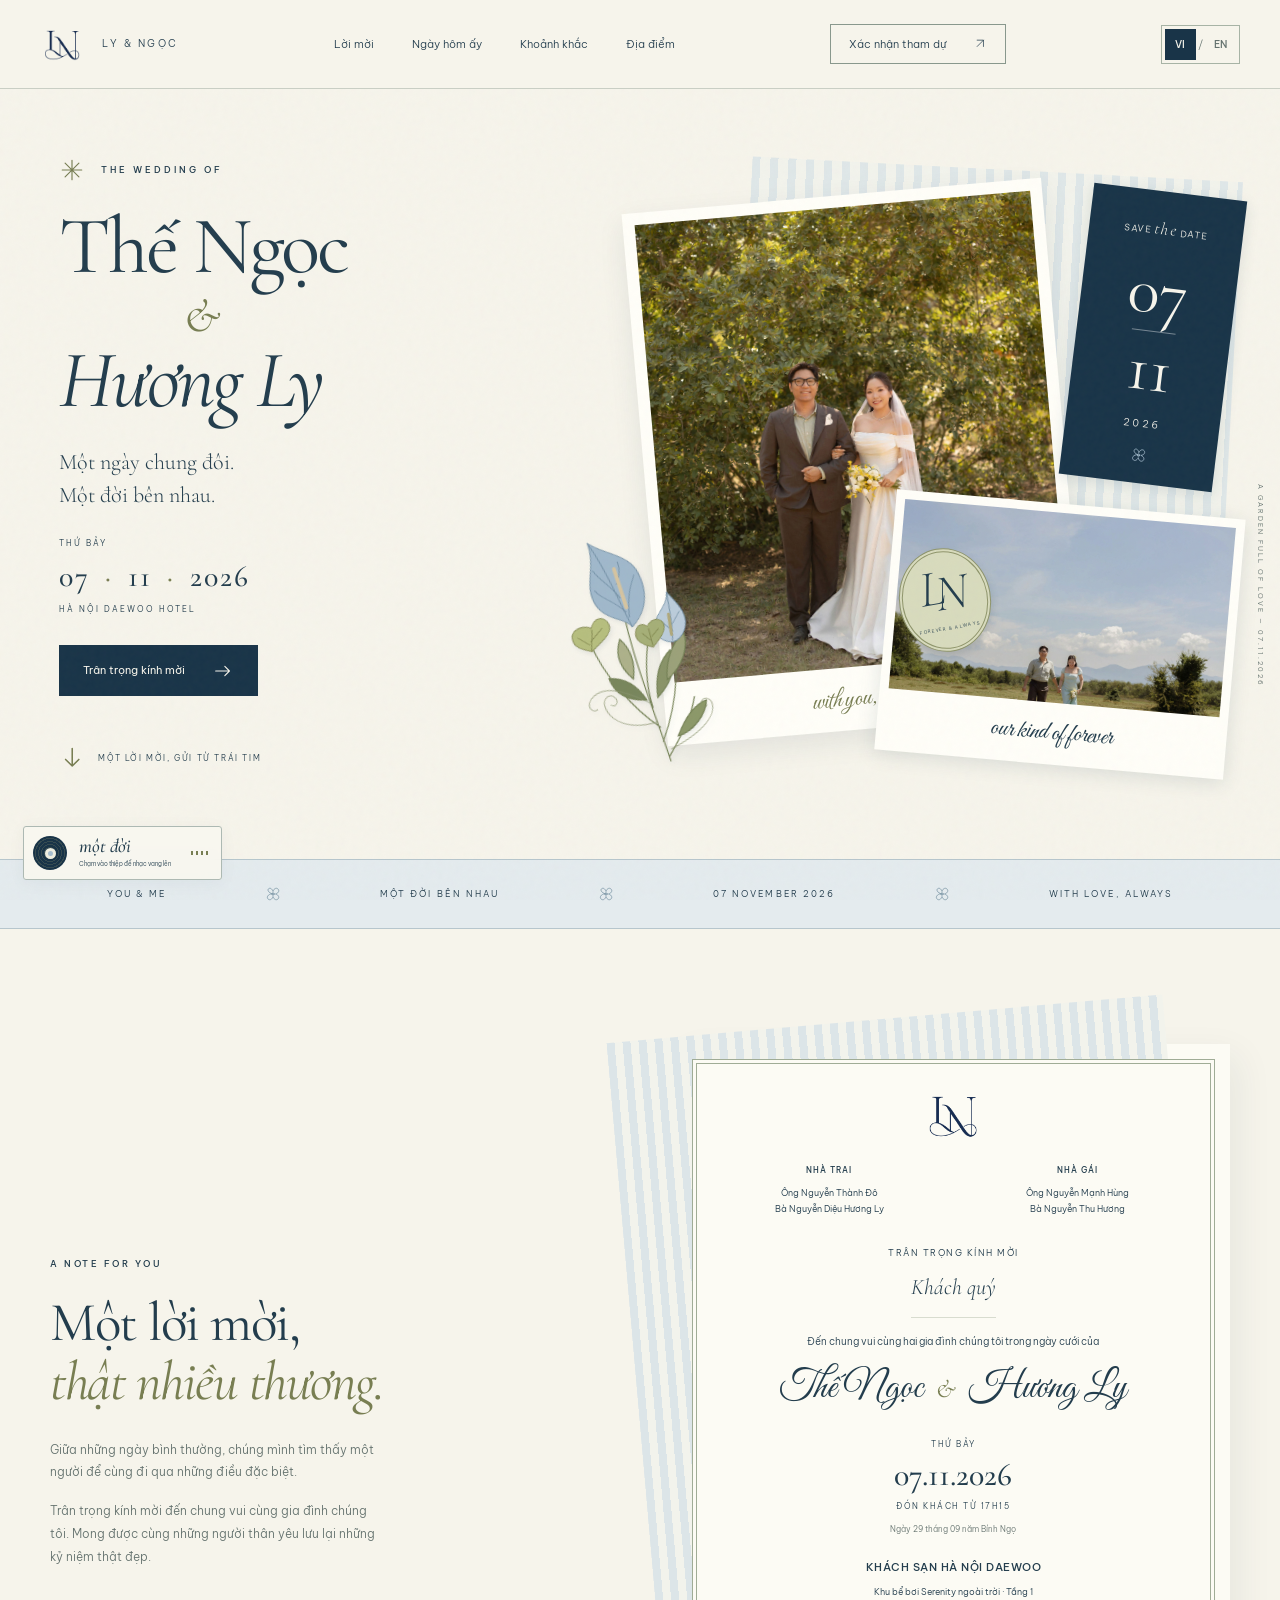
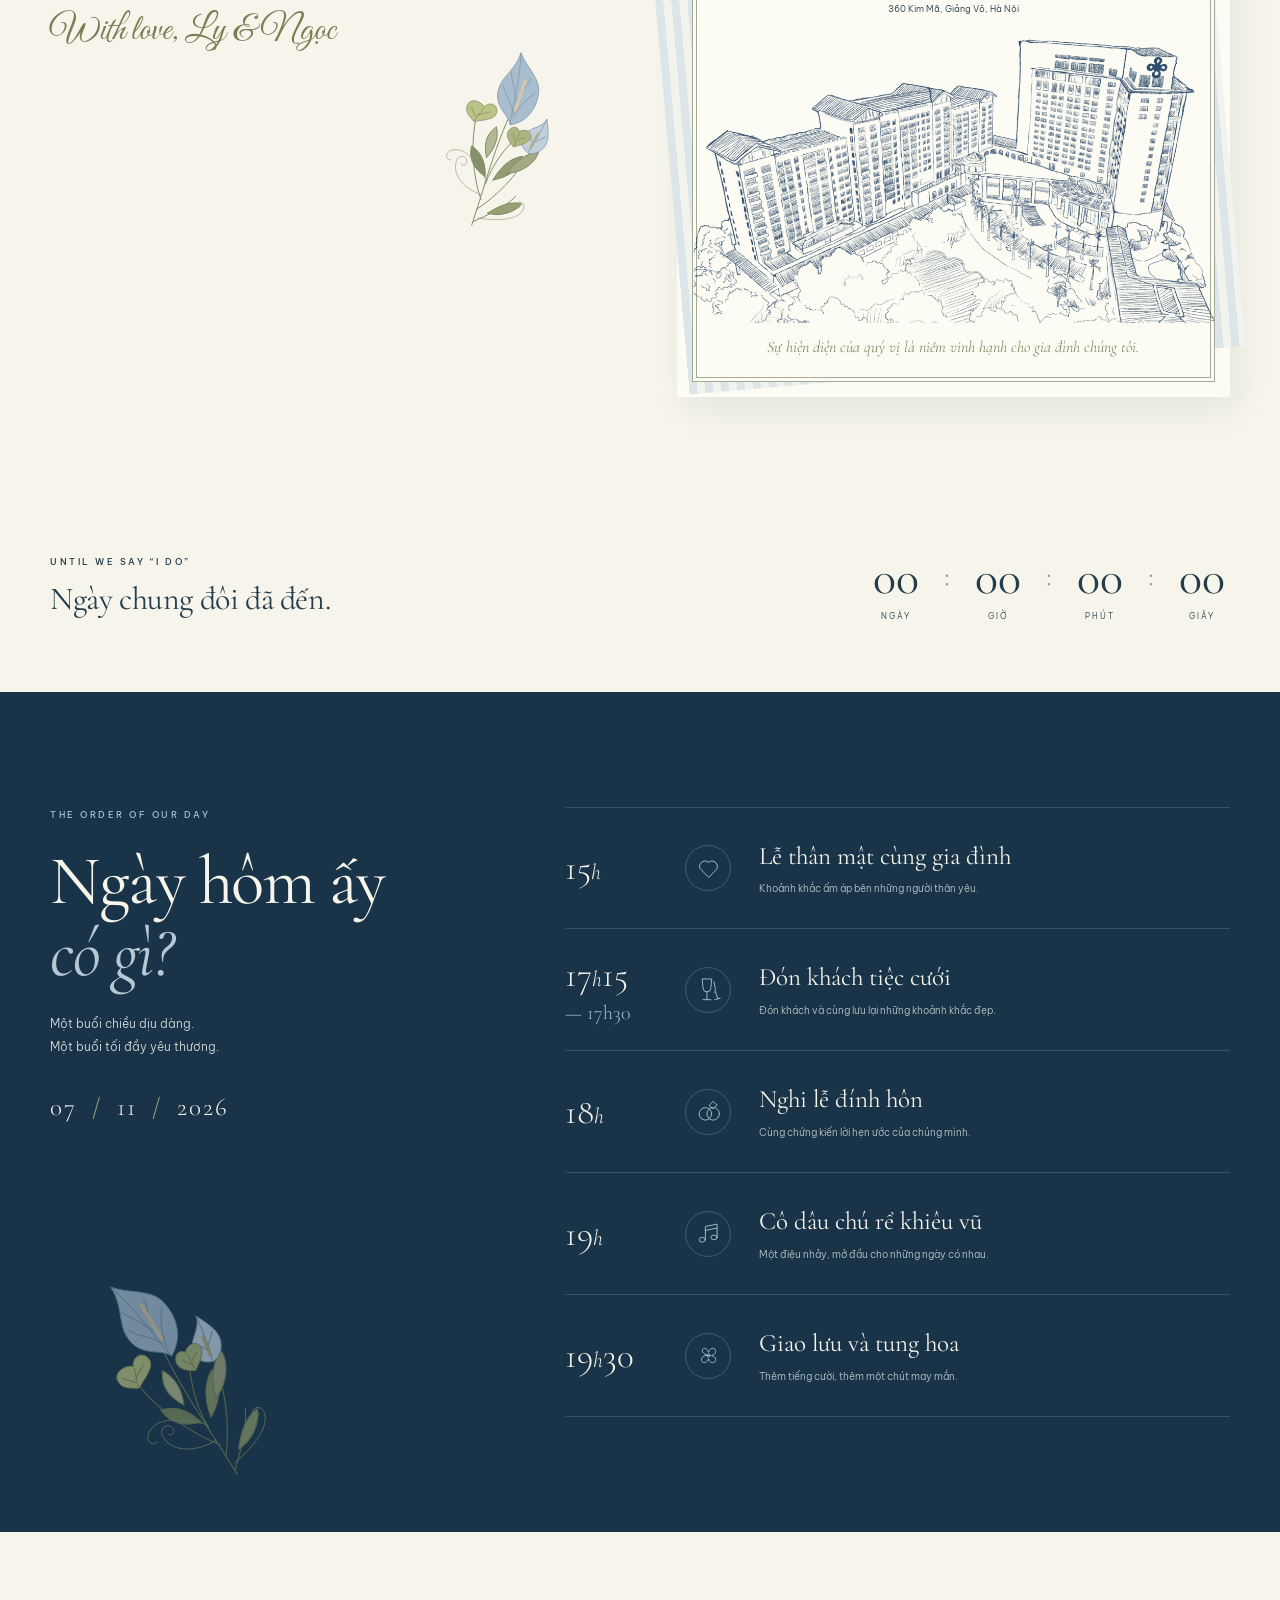
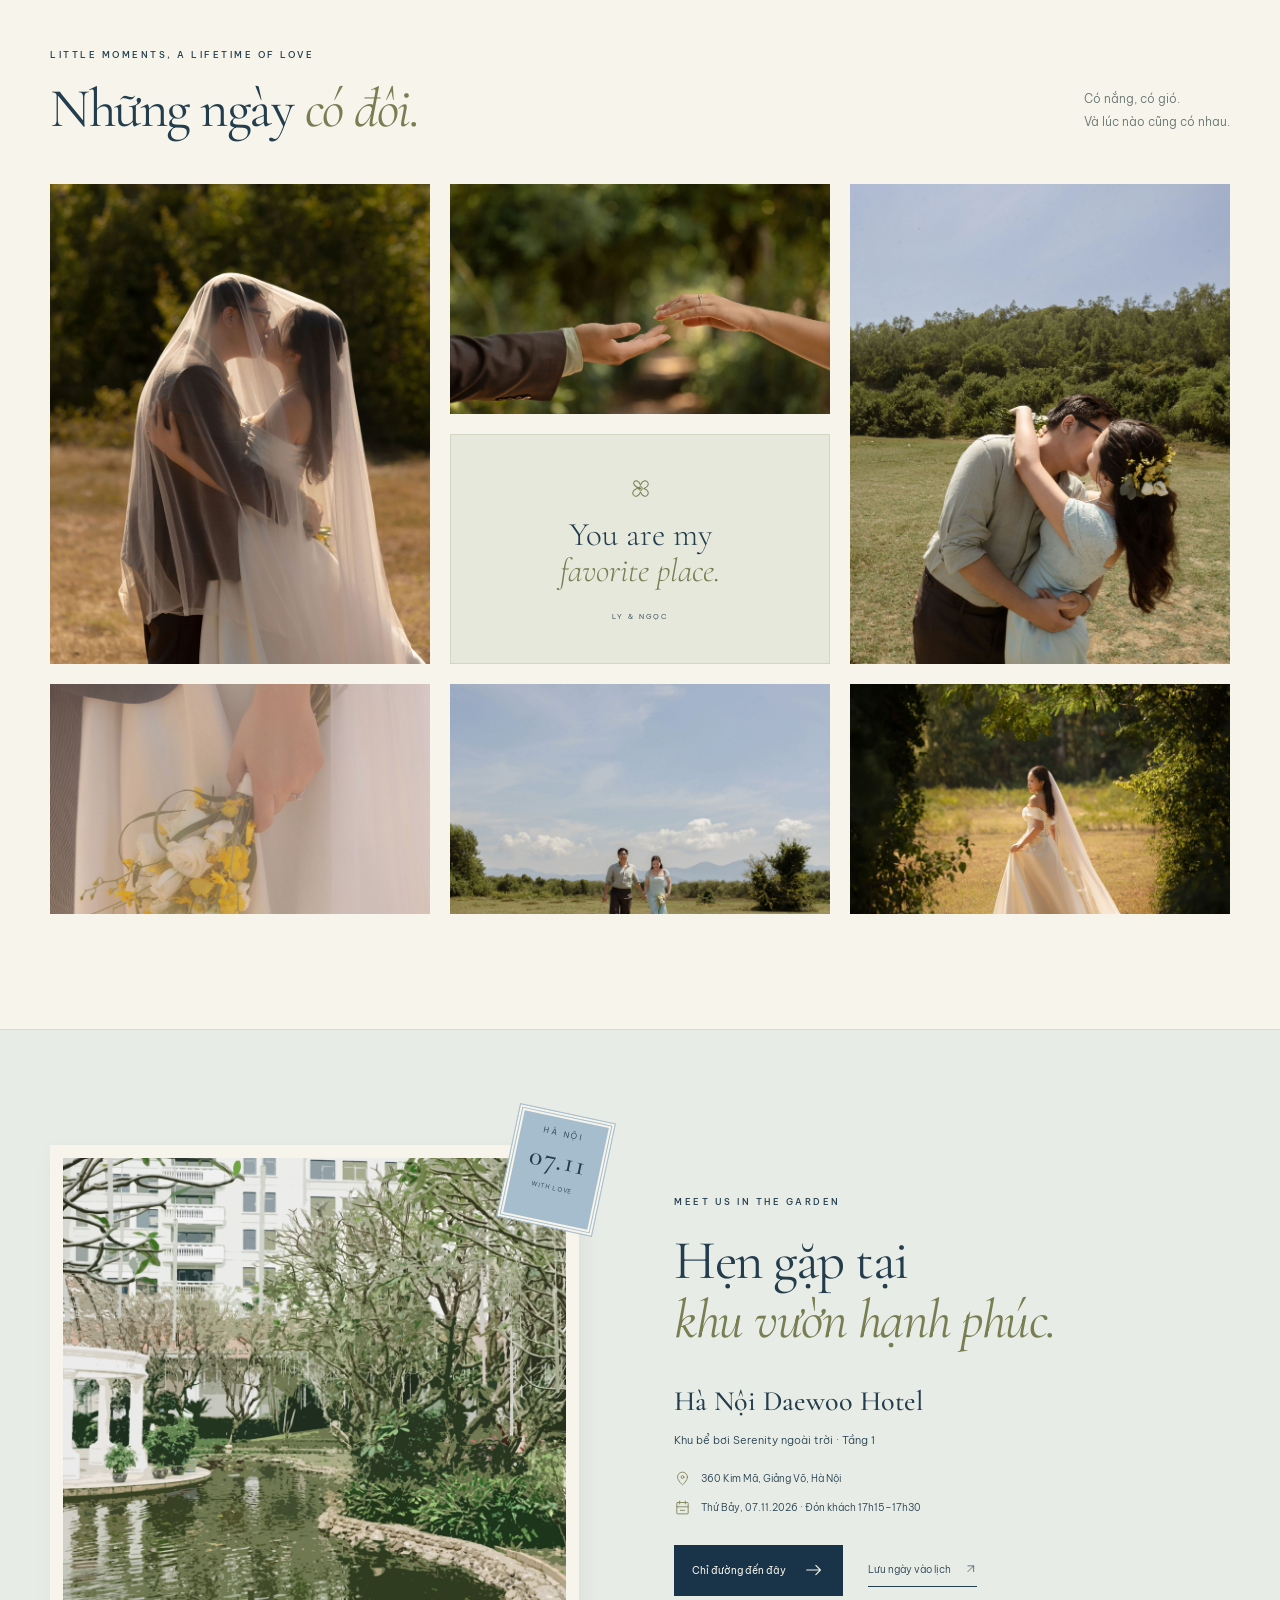
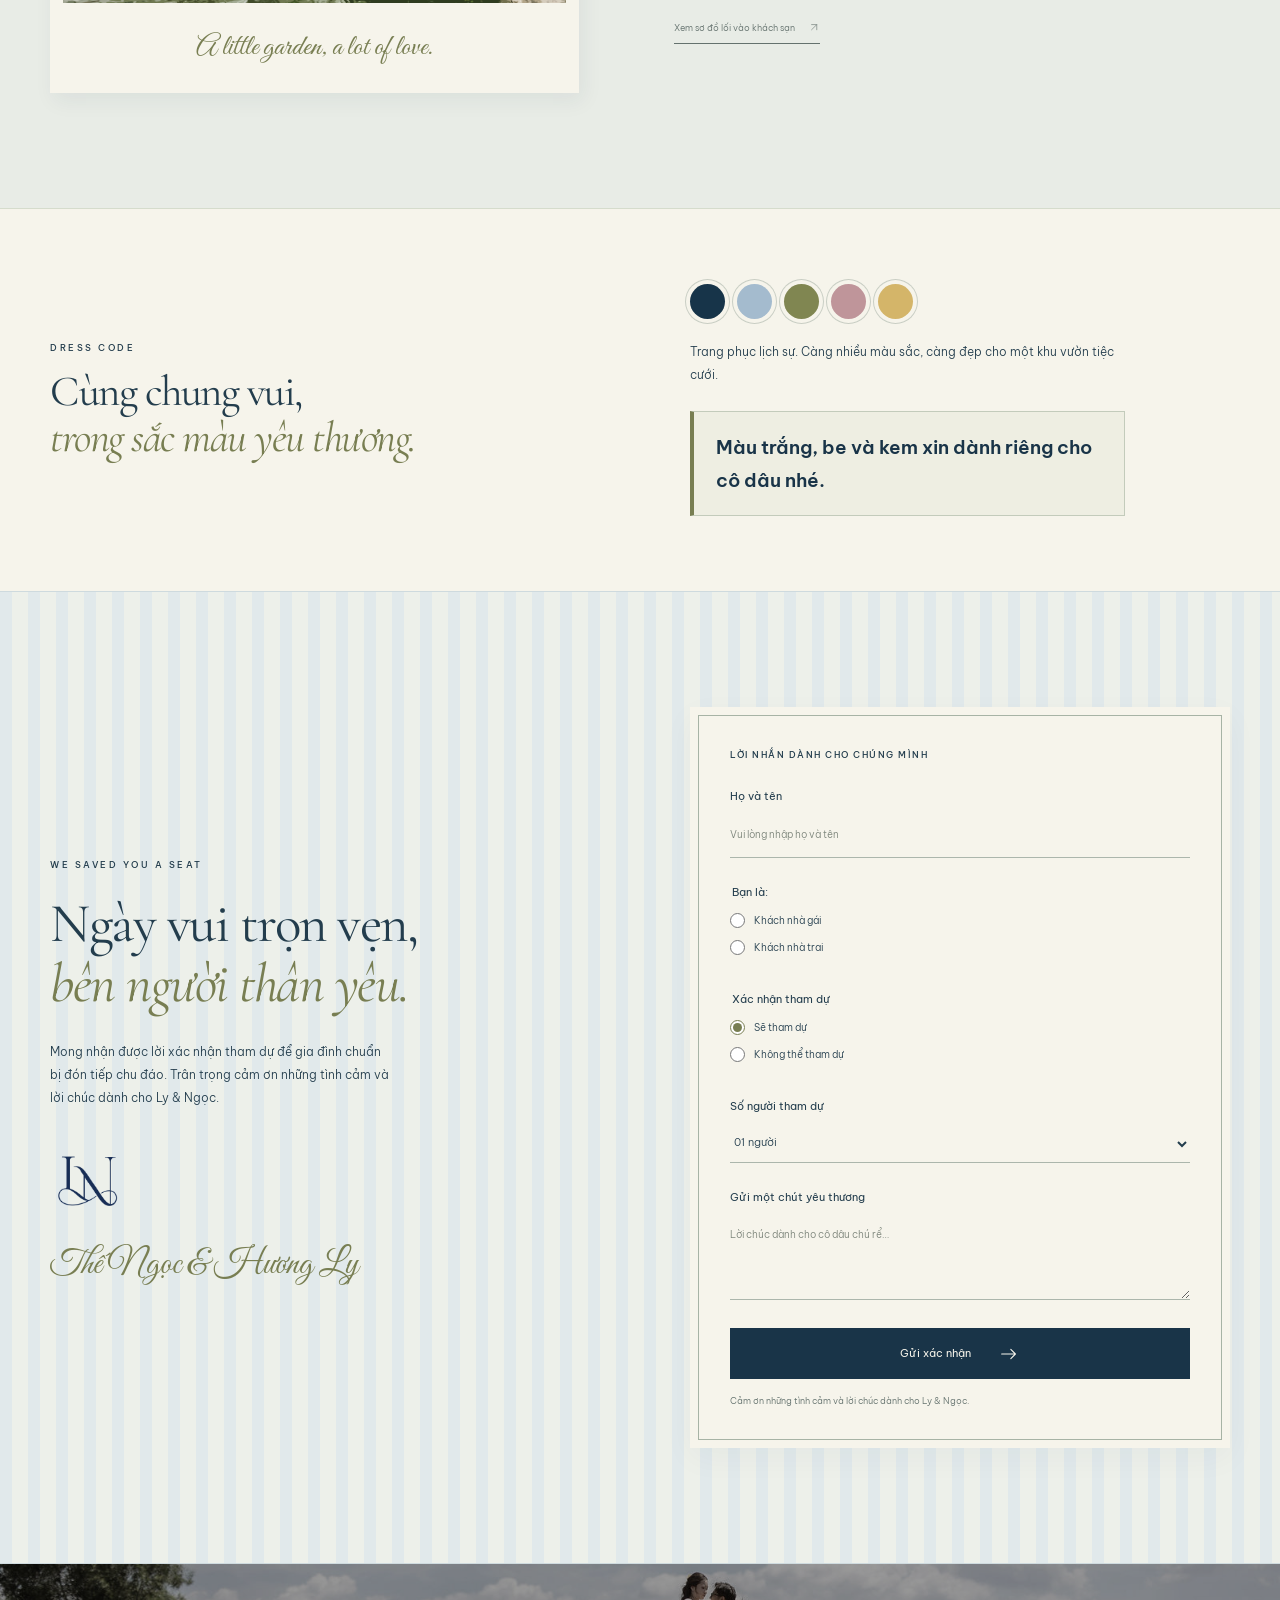
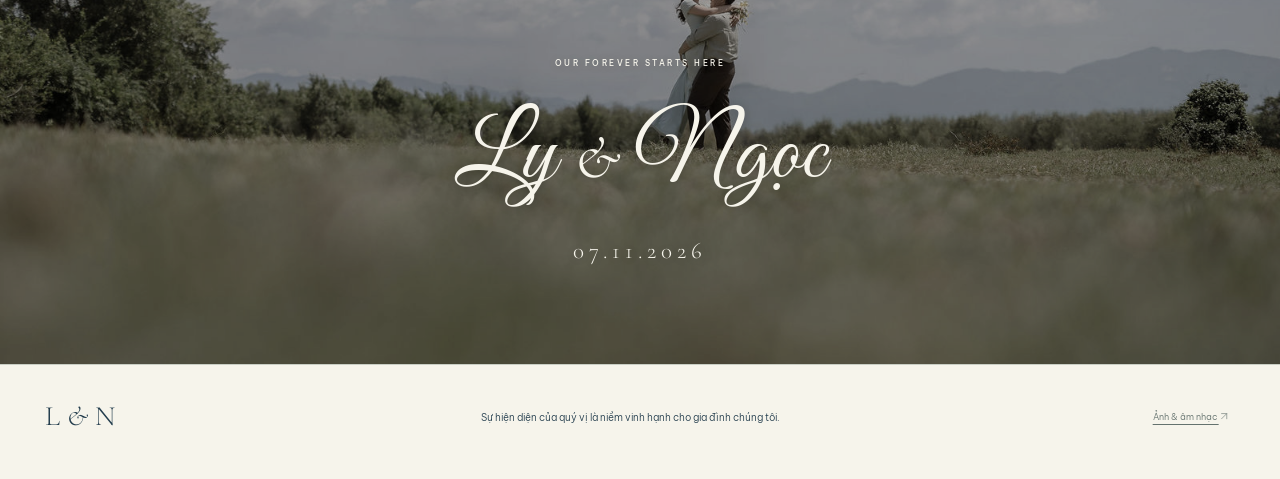
==== index.html @ a281ed63 "Update invitation wording and collect guest family side" ====
<!doctype html>
<html lang="vi" prefix="og: https://ogp.me/ns#">
  <head>
    <meta charset="UTF-8" />
    <meta name="viewport" content="width=device-width, initial-scale=1" />
    <meta name="theme-color" content="#f6f4eb" />
    <meta
      name="description"
      content="Trân trọng kính mời đến chung vui cùng Thế Ngọc &amp; Hương Ly. 17h15, Thứ Bảy 07.11.2026 · Khu bể bơi Serenity, khách sạn Hà Nội Daewoo."
    />
    <link
      rel="canonical"
      href="https://minhsonneall.github.io/weedding-coach-the-ngoc/"
    />
    <meta property="og:type" content="website" />
    <meta property="og:locale" content="vi_VN" />
    <meta property="og:locale:alternate" content="en_US" />
    <meta
      property="og:site_name"
      content="Thiệp cưới Thế Ngọc &amp; Hương Ly"
    />
    <meta
      property="og:url"
      content="https://minhsonneall.github.io/weedding-coach-the-ngoc/"
    />
    <meta
      property="og:title"
      content="Thế Ngọc &amp; Hương Ly · Wedding / Thiệp cưới · 07.11.2026"
    />
    <meta
      property="og:description"
      content="Trân trọng kính mời · You are warmly invited. Thứ Bảy / Saturday, 7 November 2026 · 17h15 / 5:15 PM · Serenity outdoor pool, Hà Nội Daewoo Hotel."
    />
    <meta
      property="og:image"
      content="https://minhsonneall.github.io/weedding-coach-the-ngoc/assets/share/wedding-preview-v2.jpg"
    />
    <meta
      property="og:image:secure_url"
      content="https://minhsonneall.github.io/weedding-coach-the-ngoc/assets/share/wedding-preview-v2.jpg"
    />
    <meta property="og:image:type" content="image/jpeg" />
    <meta property="og:image:width" content="1200" />
    <meta property="og:image:height" content="630" />
    <meta
      property="og:image:alt"
      content="Thiệp cưới tông kem và xanh navy, ảnh Thế Ngọc và Hương Ly trong vườn, ngày cưới 07.11.2026 tại Hà Nội Daewoo."
    />
    <meta name="twitter:card" content="summary_large_image" />
    <meta
      name="twitter:title"
      content="Thế Ngọc &amp; Hương Ly · Wedding / Thiệp cưới · 07.11.2026"
    />
    <meta
      name="twitter:description"
      content="Trân trọng kính mời · You are warmly invited. 7 November 2026 · 17h15 / 5:15 PM · Serenity outdoor pool, Hà Nội Daewoo Hotel."
    />
    <meta
      name="twitter:image"
      content="https://minhsonneall.github.io/weedding-coach-the-ngoc/assets/share/wedding-preview-v2.jpg"
    />
    <meta
      name="twitter:image:alt"
      content="Thế Ngọc &amp; Hương Ly · 07.11.2026 · Hà Nội Daewoo Hotel"
    />
    <title>Thế Ngọc &amp; Hương Ly — 07.11.2026</title>
    <link rel="icon" href="assets/stationery/monogram.png" />
    <link rel="preconnect" href="https://fonts.googleapis.com" />
    <link rel="preconnect" href="https://fonts.gstatic.com" crossorigin="" />
    <link
      href="https://fonts.googleapis.com/css2?family=Be+Vietnam+Pro:wght@300;400;500;600&amp;family=Cormorant+Garamond:ital,wght@0,400;0,500;0,600;1,400;1,500&amp;family=Great+Vibes&amp;display=swap"
      rel="stylesheet"
    />
    <link rel="preload" as="image" href="assets/edited/cover.jpg" />
    <link rel="stylesheet" href="styles.css?v=20261006-guest-side" />
    <script src="rsvp-config.js?v=20261005-rsvp" defer=""></script>
    <script src="i18n.js?v=20261006-guest-side" defer=""></script>
    <script src="script.js?v=20261006-guest-side" defer=""></script>
  </head>
  <body>
    <a class="skip-link" href="#main" data-i18n="skip">Đến nội dung chính</a>
    <svg class="svg-defs" xmlns="http://www.w3.org/2000/svg" aria-hidden="true">
      <symbol id="arrow" viewBox="0 0 24 24">
        <path d="M4 12h15m-5-5 5 5-5 5"></path>
      </symbol>
      <symbol id="arrow-up-right" viewBox="0 0 24 24">
        <path d="M6 18 18 6M6 6h12v12"></path>
      </symbol>
      <symbol id="arrow-down" viewBox="0 0 24 24">
        <path d="M12 4v16m-6-6 6 6 6-6"></path>
      </symbol>
      <symbol id="asterisk" viewBox="0 0 32 32">
        <path d="M16 4v24M4 16h24M7.5 7.5l17 17m0-17-17 17"></path>
      </symbol>
      <symbol id="pin" viewBox="0 0 24 24">
        <path d="M19 10c0 5-7 11-7 11S5 15 5 10a7 7 0 1 1 14 0Z"></path>
        <circle cx="12" cy="10" r="2"></circle>
      </symbol>
      <symbol id="calendar" viewBox="0 0 24 24">
        <rect x="4" y="5" width="16" height="16" rx="1"></rect>
        <path d="M8 3v4m8-4v4M4 11h16m-11 5h6"></path>
      </symbol>
      <symbol id="flower" viewBox="0 0 32 32">
        <path
          d="M16 16C0 12 12 0 16 12c4-12 16 0 4 4 12 4 0 16-4 4-4 12-16 0-4-4Z"
        ></path>
        <circle cx="16" cy="16" r="2"></circle>
      </symbol>
      <symbol id="rings" viewBox="0 0 32 32">
        <circle cx="12" cy="19" r="8"></circle>
        <circle cx="22" cy="19" r="8"></circle>
        <path d="m17 8 5-5 5 5-5 4Z"></path>
      </symbol>
      <symbol id="glass" viewBox="0 0 32 32">
        <path
          d="m8 3 1 11a5 5 0 0 0 10 0l1-11ZM14 19v10m-5 0h10m4-23 2 10a4 4 0 0 1-2 4m2-1 3 9m-4 1 7-2"
        ></path>
      </symbol>
      <symbol id="heart" viewBox="0 0 32 32">
        <path d="m16 27-11-11a7 7 0 0 1 11-8 7 7 0 0 1 11 8Z"></path>
      </symbol>
      <symbol id="music" viewBox="0 0 32 32">
        <path d="M12 24V7l15-3v17M12 12l15-3"></path>
        <ellipse cx="8" cy="24" rx="4" ry="3"></ellipse>
        <ellipse cx="23" cy="21" rx="4" ry="3"></ellipse>
      </symbol>
    </svg>
    <header class="site-header">
      <div class="nav-wrap">
        <a
          class="brand"
          href="#home"
          aria-label="Thế Ngọc và Hương Ly, đầu trang"
          data-i18n-aria-label="a11y.brand"
          ><img
            src="assets/stationery/monogram.png"
            width="52"
            height="50"
            alt="LN"
          /><span>LY &amp; NGỌC</span></a
        >
        <nav
          class="desktop-nav"
          aria-label="Điều hướng chính"
          data-i18n-aria-label="a11y.nav"
        >
          <a href="#invitation" data-i18n="nav.invitation">Lời mời</a
          ><a href="#timeline" data-i18n="nav.timeline">Ngày hôm ấy</a
          ><a href="#gallery" data-i18n="nav.gallery">Khoảnh khắc</a
          ><a href="#venue" data-i18n="nav.venue">Địa điểm</a>
        </nav>
        <a class="nav-cta" href="#rsvp" data-i18n="nav.rsvp"
          >Xác nhận tham dự
          <span
            ><svg class="inline-icon" aria-hidden="true" focusable="false">
              <use href="#arrow-up-right"></use></svg></span
        ></a>
        <div
          class="language-switch"
          role="group"
          aria-label="Chọn ngôn ngữ"
          data-i18n-aria-label="language.label"
        >
          <button
            type="button"
            data-language="vi"
            lang="vi"
            aria-label="Tiếng Việt"
            aria-pressed="true"
          >
            VI</button
          ><span aria-hidden="true">/</span
          ><button
            type="button"
            data-language="en"
            lang="en"
            aria-label="English"
            aria-pressed="false"
          >
            EN
          </button>
        </div>
        <button
          class="menu-toggle"
          aria-controls="mobile-nav"
          aria-expanded="false"
          aria-label="Mở menu"
        >
          <span></span><span></span>
        </button>
      </div>
      <nav
        id="mobile-nav"
        class="mobile-nav"
        aria-label="Điều hướng điện thoại"
        hidden=""
        data-i18n-aria-label="a11y.mobileNav"
      >
        <a href="#invitation" data-i18n="nav.invitation">Lời mời</a
        ><a href="#timeline" data-i18n="nav.timeline">Ngày hôm ấy</a
        ><a href="#gallery" data-i18n="nav.gallery">Khoảnh khắc</a
        ><a href="#venue" data-i18n="nav.venue">Địa điểm</a
        ><a href="#rsvp" data-i18n="nav.rsvpMobile">Xác nhận tham dự</a>
      </nav>
    </header>
    <main id="main">
      <section class="hero container" id="home" aria-labelledby="hero-title">
        <div class="hero-copy">
          <p class="eyebrow">
            <span class="little-star"
              ><svg class="inline-icon" aria-hidden="true" focusable="false">
                <use href="#asterisk"></use></svg
            ></span>
            THE WEDDING OF
          </p>
          <h1 id="hero-title">
            Thế Ngọc<span class="name-and">&amp;</span><em>Hương Ly</em>
          </h1>
          <p class="hero-tagline" data-i18n="hero.tagline">
            Một ngày chung đôi.<br />
            Một đời bên nhau.
          </p>
          <div class="hero-date">
            <span data-i18n="date.saturday">THỨ BẢY</span
            ><strong data-i18n="hero.date">07 <i>·</i> 11 <i>·</i> 2026</strong
            ><span>HÀ NỘI DAEWOO HOTEL</span>
          </div>
          <a class="button" href="#invitation" data-i18n="hero.invite"
            >Trân trọng kính mời
            <svg class="icon"><use href="#arrow"></use></svg></a
          ><a class="scroll-cue" href="#invitation" data-i18n="hero.scroll"
            ><span
              ><svg class="inline-icon" aria-hidden="true" focusable="false">
                <use href="#arrow-down"></use></svg
            ></span>
            MỘT LỜI MỜI, GỬI TỪ TRÁI TIM</a
          >
        </div>
        <div
          class="hero-collage"
          aria-label="Những khoảnh khắc của Hương Ly và Thế Ngọc"
          data-i18n-aria-label="a11y.hero"
        >
          <div class="stripe-paper" aria-hidden="true"></div>
          <figure class="hero-photo">
            <img
              src="assets/edited/cover.jpg"
              width="1600"
              height="2400"
              alt="Thế Ngọc và Hương Ly sánh đôi dưới tán cây"
              fetchpriority="high"
              data-i18n-alt="alt.cover"
            />
            <figcaption>with you, always.</figcaption>
          </figure>
          <div class="date-card">
            <span>SAVE <i>the</i> DATE</span
            ><strong>07<br /><span>11</span></strong
            ><small>2026</small
            ><svg class="icon"><use href="#flower"></use></svg>
          </div>
          <figure class="little-photo">
            <img
              src="assets/edited/sky.jpg"
              width="1600"
              height="1067"
              alt="Hai người nắm tay giữa đồng cỏ dưới bầu trời xanh"
              data-i18n-alt="alt.sky"
            />
            <figcaption>our kind of forever</figcaption>
          </figure>
          <div class="crest-seal" aria-hidden="true">
            <span>L<span>N</span></span
            ><small>FOREVER &amp; ALWAYS</small>
          </div>
          <img
            class="hero-flower"
            src="assets/blue-botanical.svg"
            width="200"
            height="380"
            alt=""
            aria-hidden="true"
          /><span class="vertical-note" aria-hidden="true"
            >A GARDEN FULL OF LOVE — 07.11.2026</span
          >
        </div>
      </section>
      <div class="ribbon" aria-hidden="true">
        <span>YOU &amp; ME</span
        ><svg class="icon"><use href="#flower"></use></svg
        ><span data-i18n="ribbon.lifetime">MỘT ĐỜI BÊN NHAU</span
        ><svg class="icon"><use href="#flower"></use></svg
        ><span>07 NOVEMBER 2026</span
        ><svg class="icon"><use href="#flower"></use></svg
        ><span>WITH LOVE, ALWAYS</span>
      </div>
      <section
        class="invitation-section section"
        id="invitation"
        aria-labelledby="invitation-title"
      >
        <div class="container invitation-layout">
          <div class="invitation-intro reveal">
            <p class="eyebrow">A NOTE FOR YOU</p>
            <h2 id="invitation-title" data-i18n="invitation.title">
              Một lời mời,<br /><em>thật nhiều thương.</em>
            </h2>
            <p data-i18n="invitation.story">
              Giữa những ngày bình thường, chúng mình tìm thấy một người để cùng
              đi qua những điều đặc biệt.
            </p>
            <p data-i18n="invitation.message">
              Trân trọng kính mời đến chung vui cùng gia đình chúng tôi. Mong
              được cùng những người thân yêu lưu lại những kỷ niệm thật đẹp.
            </p>
            <span class="script-signature">With love, Ly &amp; Ngọc</span
            ><img
              class="intro-flower"
              src="assets/blue-botanical.svg"
              alt=""
              aria-hidden="true"
              loading="lazy"
            />
          </div>
          <article class="invitation-card reveal">
            <div class="invitation-border">
              <img
                class="card-monogram"
                src="assets/stationery/monogram.png"
                alt="Monogram LN"
                width="65"
                height="63"
                loading="lazy"
              />
              <div class="families">
                <div>
                  <span data-i18n="family.groom">NHÀ TRAI</span>
                  <p data-i18n="family.groomNames">
                    Ông Nguyễn Thành Đô<br />Bà Nguyễn Diệu Hương Ly
                  </p>
                </div>
                <div>
                  <span data-i18n="family.bride">NHÀ GÁI</span>
                  <p data-i18n="family.brideNames">
                    Ông Nguyễn Mạnh Hùng<br />Bà Nguyễn Thu Hương
                  </p>
                </div>
              </div>
              <p class="card-label" data-i18n="invitation.label">
                TRÂN TRỌNG KÍNH MỜI
              </p>
              <p
                class="guest-dedication"
                id="guest-dedication"
                data-i18n="invitation.guest"
              >
                Khách quý
              </p>
              <p class="card-note" data-i18n="invitation.note">
                Đến chung vui cùng hai gia đình chúng tôi trong ngày cưới của
              </p>
              <h3>Thế Ngọc <i>&amp;</i> Hương Ly</h3>
              <div class="card-date">
                <span data-i18n="date.saturday">THỨ BẢY</span
                ><strong data-i18n="invitation.date">07.11.2026</strong
                ><span data-i18n="invitation.arrival">ĐÓN KHÁCH TỪ 17H15</span>
              </div>
              <p class="lunar-date" data-i18n="invitation.lunar">
                Ngày 29 tháng 09 năm Bính Ngọ
              </p>
              <h4 data-i18n="invitation.hotel">KHÁCH SẠN HÀ NỘI DAEWOO</h4>
              <p class="card-address" data-i18n="invitation.address">
                Khu bể bơi Serenity ngoài trời · Tầng 1<br />360 Kim Mã, Giảng
                Võ, Hà Nội
              </p>
              <img
                class="venue-sketch"
                src="assets/stationery/daewoo-sketch.png"
                width="1021"
                height="571"
                alt="Hình vẽ khách sạn Hà Nội Daewoo từ thiệp cưới"
                loading="lazy"
                data-i18n-alt="alt.hotel"
              />
              <p class="card-honor" data-i18n="footer.message">
                Sự hiện diện của quý vị là niềm vinh hạnh cho gia đình chúng
                tôi.
              </p>
            </div>
          </article>
        </div>
      </section>
      <section
        class="countdown-section container reveal"
        aria-labelledby="countdown-title"
      >
        <div>
          <p class="eyebrow">UNTIL WE SAY “I DO”</p>
          <h2 id="countdown-title" data-i18n="countdown.title">
            Đếm những ngày <em>được có nhau.</em>
          </h2>
        </div>
        <div
          class="countdown"
          role="timer"
          aria-label="Thời gian còn lại đến tiệc cưới"
          data-i18n-aria-label="a11y.countdown"
        >
          <div>
            <strong id="days">00</strong
            ><span data-i18n="countdown.days">NGÀY</span>
          </div>
          <i>:</i>
          <div>
            <strong id="hours">00</strong
            ><span data-i18n="countdown.hours">GIỜ</span>
          </div>
          <i>:</i>
          <div>
            <strong id="minutes">00</strong
            ><span data-i18n="countdown.minutes">PHÚT</span>
          </div>
          <i>:</i>
          <div>
            <strong id="seconds">00</strong
            ><span data-i18n="countdown.seconds">GIÂY</span>
          </div>
        </div>
      </section>
      <section
        class="timeline-section section"
        id="timeline"
        aria-labelledby="timeline-title"
      >
        <div class="container timeline-layout">
          <div class="timeline-heading reveal">
            <p class="eyebrow">THE ORDER OF OUR DAY</p>
            <h2 id="timeline-title" data-i18n="timeline.title">
              Ngày hôm ấy<br /><em>có gì?</em>
            </h2>
            <p data-i18n="timeline.intro">
              Một buổi chiều dịu dàng.<br />Một buổi tối đầy yêu thương.
            </p>
            <div class="timeline-date">
              07 <span>/</span> 11 <span>/</span> 2026
            </div>
            <img
              src="assets/blue-botanical.svg"
              alt=""
              aria-hidden="true"
              loading="lazy"
            />
          </div>
          <ol class="timeline">
            <li class="reveal">
              <time
                datetime="2026-11-07T15:00:00+07:00"
                data-i18n="timeline.time1"
                >15<span>h</span></time
              ><span class="timeline-symbol"
                ><svg class="icon"><use href="#heart"></use></svg
              ></span>
              <div>
                <h3 data-i18n="timeline.event1">Lễ thân mật cùng gia đình</h3>
                <p data-i18n="timeline.detail1">
                  Khoảnh khắc ấm áp bên những người thân yêu.
                </p>
              </div>
            </li>
            <li class="reveal">
              <time
                datetime="2026-11-07T17:15:00+07:00"
                data-i18n="timeline.time2"
                >17<span>h</span>15<small>— 17h30</small></time
              ><span class="timeline-symbol"
                ><svg class="icon"><use href="#glass"></use></svg
              ></span>
              <div>
                <h3 data-i18n="timeline.event2">Đón khách tiệc cưới</h3>
                <p data-i18n="timeline.detail2">
                  Đón khách và cùng lưu lại những khoảnh khắc đẹp.
                </p>
              </div>
            </li>
            <li class="reveal">
              <time
                datetime="2026-11-07T18:00:00+07:00"
                data-i18n="timeline.time3"
                >18<span>h</span></time
              ><span class="timeline-symbol"
                ><svg class="icon"><use href="#rings"></use></svg
              ></span>
              <div>
                <h3 data-i18n="timeline.event3">Nghi lễ đính hôn</h3>
                <p data-i18n="timeline.detail3">
                  Cùng chứng kiến lời hẹn ước của chúng mình.
                </p>
              </div>
            </li>
            <li class="reveal">
              <time
                datetime="2026-11-07T19:00:00+07:00"
                data-i18n="timeline.time4"
                >19<span>h</span></time
              ><span class="timeline-symbol"
                ><svg class="icon"><use href="#music"></use></svg
              ></span>
              <div>
                <h3 data-i18n="timeline.event4">Cô dâu chú rể khiêu vũ</h3>
                <p data-i18n="timeline.detail4">
                  Một điệu nhảy, mở đầu cho những ngày có nhau.
                </p>
              </div>
            </li>
            <li class="reveal">
              <time
                datetime="2026-11-07T19:30:00+07:00"
                data-i18n="timeline.time5"
                >19<span>h</span>30</time
              ><span class="timeline-symbol"
                ><svg class="icon"><use href="#flower"></use></svg
              ></span>
              <div>
                <h3 data-i18n="timeline.event5">Giao lưu và tung hoa</h3>
                <p data-i18n="timeline.detail5">
                  Thêm tiếng cười, thêm một chút may mắn.
                </p>
              </div>
            </li>
          </ol>
        </div>
      </section>
      <section
        class="gallery-section section container"
        id="gallery"
        aria-labelledby="gallery-title"
      >
        <div class="section-heading reveal">
          <div>
            <p class="eyebrow">LITTLE MOMENTS, A LIFETIME OF LOVE</p>
            <h2 id="gallery-title" data-i18n="gallery.title">
              Những ngày <em>có đôi.</em>
            </h2>
          </div>
          <p data-i18n="gallery.intro">
            Có nắng, có gió.<br />Và lúc nào cũng có nhau.
          </p>
        </div>
        <div class="gallery-grid">
          <button
            class="gallery-item gallery-tall reveal"
            data-caption="Có nhau, giữa một ngày xanh."
            aria-label="Xem ảnh Hương Ly và Thế Ngọc dưới khăn voan"
            data-i18n-data-caption="gallery.caption1"
            data-i18n-aria-label="gallery.open1"
          >
            <img
              src="assets/edited/portrait.jpg"
              width="1600"
              height="2400"
              alt="Hương Ly và Thế Ngọc bên nhau dưới khăn voan"
              loading="lazy"
              data-i18n-alt="gallery.alt1"
            /><span data-i18n="gallery.label1"
              >01 <i>Những ngày xanh</i>
              <svg class="inline-icon" aria-hidden="true" focusable="false">
                <use href="#arrow-up-right"></use></svg
            ></span>
          </button>
          <button
            class="gallery-item reveal"
            data-caption="Nắm tay nhau, qua những ngày bình thường."
            aria-label="Xem ảnh đôi bàn tay"
            data-i18n-data-caption="gallery.caption2"
            data-i18n-aria-label="gallery.open2"
          >
            <img
              src="assets/edited/hands.jpg"
              width="1600"
              height="1067"
              alt="Đôi bàn tay nắm chặt giữa nắng và tán cây"
              loading="lazy"
              data-i18n-alt="gallery.alt2"
            /><span data-i18n="gallery.label2"
              >02 <i>Một lời hẹn</i>
              <svg class="inline-icon" aria-hidden="true" focusable="false">
                <use href="#arrow-up-right"></use></svg
            ></span>
          </button>
          <button
            class="gallery-item gallery-tall reveal"
            data-caption="Một chút gió, một đời thương."
            aria-label="Xem ảnh hai người ôm nhau trên đồng cỏ"
            data-i18n-data-caption="gallery.caption3"
            data-i18n-aria-label="gallery.open3"
          >
            <img
              src="assets/edited/embrace.jpg"
              width="1600"
              height="2400"
              alt="Thế Ngọc ôm Hương Ly trong chiếc váy xanh giữa đồng cỏ"
              loading="lazy"
              data-i18n-alt="gallery.alt3"
            /><span data-i18n="gallery.label3"
              >03 <i>Bình yên là đây</i>
              <svg class="inline-icon" aria-hidden="true" focusable="false">
                <use href="#arrow-up-right"></use></svg
            ></span>
          </button>
          <div class="gallery-quote reveal">
            <svg class="icon"><use href="#flower"></use></svg>
            <p>You are my<br /><em>favorite place.</em></p>
            <small>LY &amp; NGỌC</small>
          </div>
          <button
            class="gallery-item reveal"
            data-caption="Từng điều nhỏ, đều trở nên đặc biệt."
            aria-label="Xem ảnh bó hoa cưới"
            data-i18n-data-caption="gallery.caption4"
            data-i18n-aria-label="gallery.open4"
          >
            <img
              src="assets/edited/detail.jpg"
              width="1600"
              height="2399"
              alt="Cận cảnh bó hoa và trang phục cưới của hai người"
              loading="lazy"
              data-i18n-alt="gallery.alt4"
            /><span data-i18n="gallery.label4"
              >04 <i>Điều nhỏ bé</i>
              <svg class="inline-icon" aria-hidden="true" focusable="false">
                <use href="#arrow-up-right"></use></svg
            ></span>
          </button>
          <button
            class="gallery-item gallery-wide reveal"
            data-caption="Bên nhau, dưới cùng một bầu trời."
            aria-label="Xem ảnh nắm tay dưới bầu trời xanh"
            data-i18n-data-caption="gallery.caption5"
            data-i18n-aria-label="gallery.open5"
          >
            <img
              src="assets/edited/sky.jpg"
              width="1600"
              height="1067"
              alt="Hương Ly và Thế Ngọc nắm tay dưới bầu trời xanh rộng mở"
              loading="lazy"
              data-i18n-alt="gallery.alt5"
            /><span data-i18n="gallery.label5"
              >05 <i>Dưới cùng bầu trời</i>
              <svg class="inline-icon" aria-hidden="true" focusable="false">
                <use href="#arrow-up-right"></use></svg
            ></span>
          </button>
          <button
            class="gallery-item reveal"
            data-caption="Đường về có nhau."
            aria-label="Xem ảnh Hương Ly trên lối vườn"
            data-i18n-data-caption="gallery.caption6"
            data-i18n-aria-label="gallery.open6"
          >
            <img
              src="assets/edited/garden.jpg"
              width="1600"
              height="2400"
              alt="Hương Ly trong váy cưới trên lối vườn ngập nắng"
              loading="lazy"
              data-i18n-alt="gallery.alt6"
            /><span data-i18n="gallery.label6"
              >06 <i>Đường về có nhau</i>
              <svg class="inline-icon" aria-hidden="true" focusable="false">
                <use href="#arrow-up-right"></use></svg
            ></span>
          </button>
        </div>
      </section>
      <section
        class="venue-section section"
        id="venue"
        aria-labelledby="venue-title"
      >
        <div class="container venue-layout">
          <div class="venue-art reveal">
            <img
              src="assets/stationery/garden-liner.png"
              width="1024"
              height="1024"
              alt="Minh họa khu vườn và hồ nước tại Hà Nội Daewoo, lấy từ mockup thiệp"
              loading="lazy"
              data-i18n-alt="alt.venue"
            /><span class="venue-art-caption"
              >A little garden, a lot of love.</span
            >
            <div class="venue-stamp">
              HÀ NỘI<br /><strong>07.11</strong><span>WITH LOVE</span>
            </div>
          </div>
          <div class="venue-copy reveal">
            <p class="eyebrow">MEET US IN THE GARDEN</p>
            <h2 id="venue-title" data-i18n="venue.title">
              Hẹn gặp tại<br /><em>khu vườn hạnh phúc.</em>
            </h2>
            <h3 data-i18n="venue.hotel">Hà Nội Daewoo Hotel</h3>
            <p class="venue-space" data-i18n="venue.space">
              Khu bể bơi Serenity ngoài trời · Tầng 1
            </p>
            <p class="venue-address" data-i18n="venue.address">
              <svg class="icon"><use href="#pin"></use></svg> 360 Kim Mã, Giảng
              Võ, Hà Nội
            </p>
            <p class="venue-time" data-i18n="venue.time">
              <svg class="icon"><use href="#calendar"></use></svg> Thứ Bảy,
              07.11.2026 · Đón khách 17h15–17h30
            </p>
            <div class="venue-actions">
              <a
                class="button"
                href="https://www.google.com/maps/search/?api=1&amp;query=Hanoi+Daewoo+Hotel+360+Kim+Ma+Hanoi"
                target="_blank"
                rel="noopener noreferrer"
                data-i18n="venue.directions"
                >Chỉ đường đến đây
                <svg class="icon"><use href="#arrow"></use></svg></a
              ><button
                class="text-link"
                id="save-date"
                data-i18n="venue.calendar"
              >
                Lưu ngày vào lịch
                <span
                  ><svg
                    class="inline-icon"
                    aria-hidden="true"
                    focusable="false"
                  >
                    <use href="#arrow-up-right"></use></svg
                ></span>
              </button>
            </div>
            <button
              class="text-link map-link"
              id="show-map"
              data-i18n="venue.map"
            >
              Xem sơ đồ lối vào khách sạn
              <span
                ><svg class="inline-icon" aria-hidden="true" focusable="false">
                  <use href="#arrow-up-right"></use></svg
              ></span>
            </button>
          </div>
        </div>
      </section>
      <section class="dresscode-section container reveal">
        <div>
          <p class="eyebrow">DRESS CODE</p>
          <h2 data-i18n="dress.title">
            Cùng chung vui,<br />
            <em>trong sắc màu yêu thương.</em>
          </h2>
        </div>
        <div class="dresscode-copy">
          <div
            class="swatches"
            aria-label="Gợi ý màu xanh navy, xanh lam, xanh olive, hồng và vàng"
            data-i18n-aria-label="a11y.swatches"
          >
            <span style="--swatch: #173449"></span
            ><span style="--swatch: #a4bbce"></span
            ><span style="--swatch: #808651"></span
            ><span style="--swatch: #bf959a"></span
            ><span style="--swatch: #d4b569"></span>
          </div>
          <p data-i18n="dress.description">
            Trang phục lịch sự. Càng nhiều màu sắc, càng đẹp cho một khu vườn
            tiệc cưới.
          </p>
          <p class="dresscode-note">
            <strong data-i18n="dress.note"
              >Màu trắng, be và kem xin dành riêng cho cô dâu nhé.</strong
            >
          </p>
        </div>
      </section>
      <section
        class="rsvp-section section"
        id="rsvp"
        aria-labelledby="rsvp-title"
      >
        <div class="container rsvp-layout">
          <div class="rsvp-copy reveal">
            <p class="eyebrow">WE SAVED YOU A SEAT</p>
            <h2 id="rsvp-title" data-i18n="rsvp.title">
              Ngày vui trọn vẹn,<br /><em>bên người thân yêu.</em>
            </h2>
            <p data-i18n="rsvp.intro">
              Mong nhận được lời xác nhận tham dự để gia đình chuẩn bị đón tiếp
              chu đáo. Trân trọng cảm ơn những tình cảm và lời chúc dành cho Ly
              &amp; Ngọc.
            </p>
            <img
              src="assets/stationery/monogram.png"
              width="90"
              height="87"
              alt="LN"
              loading="lazy"
            /><span class="script-signature">Thế Ngọc &amp; Hương Ly</span>
          </div>
          <div class="rsvp-panel">
            <noscript>
              <a
                class="button"
                href="https://docs.google.com/forms/d/e/1FAIpQLSdn-xTc__UrpdXuC4Jys3-BjoRQkUcQ5l5RUdCRhEzdgghCoQ/viewform"
                target="_blank"
                rel="noopener noreferrer"
                data-i18n="rsvp.nojs"
                >Mở phiếu xác nhận tham dự
                <svg class="inline-icon" aria-hidden="true" focusable="false">
                  <use href="#arrow-up-right"></use></svg
              ></a>
            </noscript>
            <form id="rsvp-form" class="rsvp-form reveal" hidden="">
              <p class="eyebrow" data-i18n="rsvp.eyebrow">
                LỜI NHẮN DÀNH CHO CHÚNG MÌNH
              </p>
              <label for="guest-name" data-i18n="rsvp.name">Họ và tên</label
              ><input
                id="guest-name"
                name="name"
                autocomplete="name"
                placeholder="Vui lòng nhập họ và tên"
                maxlength="80"
                required=""
                data-i18n-placeholder="rsvp.namePlaceholder"
              />
              <fieldset>
                <legend data-i18n="rsvp.side">Bạn là:</legend>
                <label class="radio-option">
                  <input type="radio" name="side" value="bride" required="" />
                  <span data-i18n="rsvp.brideGuest">Khách nhà gái</span>
                </label>
                <label class="radio-option">
                  <input type="radio" name="side" value="groom" required="" />
                  <span data-i18n="rsvp.groomGuest">Khách nhà trai</span>
                </label>
              </fieldset>
              <fieldset>
                <legend data-i18n="rsvp.attendance">Xác nhận tham dự</legend>
                <label class="radio-option"
                  ><input
                    type="radio"
                    name="attendance"
                    value="yes"
                    checked=""
                  /><span data-i18n="rsvp.yes">Sẽ tham dự</span></label
                ><label class="radio-option"
                  ><input type="radio" name="attendance" value="no" /><span
                    data-i18n="rsvp.no"
                    >Không thể tham dự</span
                  ></label
                >
              </fieldset>
              <div class="guest-count-wrap">
                <label for="guest-count" data-i18n="rsvp.guests"
                  >Số người tham dự</label
                ><select id="guest-count" name="guests">
                  <option value="1" data-i18n="rsvp.guest1">01 người</option>
                  <option value="2" data-i18n="rsvp.guest2">02 người</option>
                  <option value="3" data-i18n="rsvp.guest3">03 người</option>
                  <option value="4" data-i18n="rsvp.guest4">04 người</option>
                  <option value="5" data-i18n="rsvp.guest5">05 người</option>
                </select>
              </div>
              <label for="guest-wish" data-i18n="rsvp.wish"
                >Gửi một chút yêu thương</label
              ><textarea
                id="guest-wish"
                name="wish"
                rows="3"
                maxlength="600"
                placeholder="Lời chúc dành cho cô dâu chú rể…"
                data-i18n-placeholder="rsvp.wishPlaceholder"
              ></textarea
              ><button class="button" type="submit" data-i18n="rsvp.submit">
                Gửi xác nhận <svg class="icon"><use href="#arrow"></use></svg>
              </button>
              <p class="form-note" data-i18n="rsvp.thanks">
                Cảm ơn những tình cảm và lời chúc dành cho Ly &amp; Ngọc.
              </p>
              <div
                id="rsvp-result"
                class="rsvp-result"
                role="status"
                hidden=""
              ></div>
            </form>
            <div id="google-rsvp" class="google-rsvp reveal" hidden="">
              <iframe
                id="google-rsvp-frame"
                name="rsvp-receipt"
                title="Kết quả xác nhận tham dự từ Google Forms"
                referrerpolicy="strict-origin-when-cross-origin"
                data-i18n-title="rsvp.receiptTitle"
              ></iframe>
              <a
                id="google-rsvp-link"
                class="text-link"
                target="_blank"
                rel="noopener noreferrer"
                data-i18n="rsvp.support"
                >Mở biểu mẫu nếu cần hỗ trợ
                <svg class="inline-icon" aria-hidden="true" focusable="false">
                  <use href="#arrow-up-right"></use></svg
              ></a>
            </div>
          </div>
        </div>
      </section>
      <section class="closing">
        <img
          src="assets/edited/meadow.jpg"
          width="1600"
          height="1067"
          alt="Đồng cỏ dịu nắng, một khoảnh khắc trong album cưới"
          loading="lazy"
          data-i18n-alt="alt.closing"
        />
        <div>
          <p class="eyebrow">OUR FOREVER STARTS HERE</p>
          <p class="closing-names">Ly <i>&amp;</i> Ngọc</p>
          <p data-i18n="invitation.date">07.11.2026</p>
        </div>
      </section>
    </main>
    <footer>
      <a class="footer-top" href="#home">L <i>&amp;</i> N</a>
      <p data-i18n="footer.message">
        Sự hiện diện của quý vị là niềm vinh hạnh cho gia đình chúng tôi.
      </p>
      <button id="open-credits" data-i18n="credits.open">
        Ảnh &amp; âm nhạc
        <svg class="inline-icon" aria-hidden="true" focusable="false">
          <use href="#arrow-up-right"></use>
        </svg>
      </button>
    </footer>
    <audio
      id="background-music"
      src="assets/mot-doi.mp3"
      autoplay=""
      loop=""
      preload="auto"
      playsinline=""
    ></audio>
    <button
      id="music-toggle"
      class="music-toggle"
      aria-label="Bật nhạc một đời"
      aria-pressed="false"
    >
      <span class="music-disc"><span></span></span
      ><span class="music-label"
        ><strong>một đời</strong
        ><small id="music-status"
          >14 Casper · Bon Nghiêm · buitruonglinh</small
        ></span
      ><span class="sound-bars" aria-hidden="true"
        ><i></i><i></i><i></i><i></i
      ></span>
    </button>
    <dialog
      id="lightbox"
      class="lightbox"
      aria-label="Album ảnh cưới"
      data-i18n-aria-label="a11y.lightbox"
    >
      <button
        class="dialog-close"
        data-close=""
        aria-label="Đóng ảnh"
        data-i18n-aria-label="a11y.closePhoto"
      >
        ×</button
      ><button
        class="lightbox-prev"
        aria-label="Ảnh trước"
        data-i18n-aria-label="a11y.prev"
      >
        <svg class="inline-icon icon-flip" aria-hidden="true" focusable="false">
          <use href="#arrow"></use>
        </svg>
      </button>
      <figure>
        <img id="lightbox-image" alt="" />
        <figcaption>
          <span id="lightbox-caption"></span><span id="lightbox-counter"></span>
        </figcaption>
      </figure>
      <button
        class="lightbox-next"
        aria-label="Ảnh tiếp theo"
        data-i18n-aria-label="a11y.next"
      >
        <svg class="inline-icon" aria-hidden="true" focusable="false">
          <use href="#arrow"></use>
        </svg>
      </button>
    </dialog>
    <dialog
      id="map-dialog"
      class="map-dialog"
      aria-label="Sơ đồ lối vào khách sạn Daewoo"
      data-i18n-aria-label="a11y.map"
    >
      <button
        class="dialog-close"
        data-close=""
        aria-label="Đóng sơ đồ"
        data-i18n-aria-label="a11y.closeMap"
      >
        ×</button
      ><img
        src="assets/stationery/venue-map.png"
        alt="Sơ đồ lối vào Hà Nội Daewoo từ đường Kim Mã, vị trí đỗ ô tô và xe máy theo thiệp mời"
        loading="lazy"
        data-i18n-alt="alt.map"
      />
    </dialog>
    <dialog
      id="credits-dialog"
      class="credits-dialog"
      aria-labelledby="credits-title"
    >
      <button
        class="dialog-close"
        data-close=""
        aria-label="Đóng thông tin"
        data-i18n-aria-label="a11y.closeCredits"
      >
        ×
      </button>
      <p class="eyebrow">WITH THANKS</p>
      <h2 id="credits-title" data-i18n="credits.title">Ảnh &amp; âm nhạc</h2>
      <p data-i18n="credits.photo">Ảnh cưới: XOÀI STUDIO · Ly &amp; Ngọc.</p>
      <p data-i18n="credits.music">
        Nhạc nền: “một đời” — 14 Casper, Bon Nghiêm, buitruonglinh.
      </p>
      <a
        class="text-link"
        href="https://bfan.link/mot-doi"
        target="_blank"
        rel="noopener noreferrer"
        data-i18n="credits.listen"
        >Nghe trên kênh phát hành chính thức
        <svg class="inline-icon" aria-hidden="true" focusable="false">
          <use href="#arrow-up-right"></use></svg
      ></a>
      <p data-i18n="credits.art">
        Monogram và minh họa: từ thiệp cưới của Ly &amp; Ngọc.
      </p>
    </dialog>
    <div id="toast" class="toast" role="status"></div>
  </body>
</html>
---- styles.css ----
@charset "UTF-8";
:root {
  --paper: #f6f4eb;
  --cream: #eeeddf;
  --navy: #193448;
  --ink: #233d4d;
  --olive: #787e52;
  --blue: #a6bdce;
  --pale-blue: #e4ebee;
  --line: #c9cec4;
  --muted: #64726e;
  --serif: "Cormorant Garamond", Georgia, serif;
  --sans: "Be Vietnam Pro", Arial, sans-serif;
  --script: "Great Vibes", cursive;
}
* {
  box-sizing: border-box;
}
html {
  scroll-behavior: smooth;
  scroll-padding-top: 95px;
}
body {
  margin: 0;
  background: var(--paper);
  color: var(--ink);
  font-family: var(--sans);
  font-size: 13px;
  line-height: 1.9;
  font-weight: 300;
}
body.modal-open {
  overflow: hidden;
}
body::after {
  content: "";
  position: fixed;
  inset: 0;
  pointer-events: none;
  z-index: 20;
  opacity: 0.028;
  background-image: url("data:image/svg+xml,%3Csvg viewBox='0 0 180 180' xmlns='http://www.w3.org/2000/svg'%3E%3Cfilter id='n'%3E%3CfeTurbulence type='fractalNoise' baseFrequency='.82' numOctaves='3' stitchTiles='stitch'/%3E%3C/filter%3E%3Cpath fill='%23000' filter='url(%23n)' d='M0 0h180v180H0z'/%3E%3C/svg%3E");
}
[hidden] {
  display: none !important;
}
button,
a,
input,
textarea,
select {
  -webkit-tap-highlight-color: transparent;
}
button,
input,
textarea,
select {
  font: inherit;
  color: inherit;
}
button {
  cursor: pointer;
  background: none;
  border: 0;
}
button,
a {
  touch-action: manipulation;
}
a {
  color: inherit;
  text-decoration: none;
}
a,
button {
  outline-offset: 6px;
}
:focus-visible {
  outline: 2px solid var(--olive);
}
img {
  display: block;
  max-width: 100%;
  height: auto;
}
h1,
h2,
h3,
h4,
p,
figure {
  margin: 0;
}
h1,
h2,
h3,
h4 {
  font-weight: 400;
}
h2 {
  font-family: var(--serif);
  font-size: clamp(38px, 4.3vw, 62px);
  line-height: 1.08;
  letter-spacing: -1.5px;
}
h2 em {
  font-weight: 400;
  color: var(--olive);
}
.container {
  width: min(1200px, calc(100% - 100px));
  margin-inline: auto;
}
.section {
  padding-block: 115px;
}
.eyebrow {
  font-size: 9px;
  letter-spacing: 2.5px;
  font-weight: 500;
  line-height: 1.8;
}
.icon {
  width: 22px;
  height: 22px;
  fill: none;
  stroke: currentColor;
  stroke-width: 1.2;
  stroke-linecap: round;
  stroke-linejoin: round;
  flex-shrink: 0;
}
.svg-defs {
  position: absolute;
  width: 0;
  height: 0;
  overflow: hidden;
}
.skip-link {
  position: fixed;
  top: -100px;
  left: 10px;
  background: var(--navy);
  color: white;
  padding: 10px;
  z-index: 100;
}
.skip-link:focus {
  top: 10px;
}
.button {
  display: inline-flex;
  align-items: center;
  justify-content: center;
  gap: 27px;
  min-height: 51px;
  padding: 13px 24px;
  background: var(--navy);
  color: var(--paper);
  font-size: 11px;
  font-weight: 400;
  transition:
    background 0.2s,
    transform 0.2s;
}
.button:hover {
  background: var(--olive);
  transform: translateY(-2px);
}
.text-link {
  display: inline-flex;
  align-items: center;
  justify-content: center;
  gap: 14px;
  border-bottom: 1px solid currentColor;
  padding: 7px 0;
  font-size: 11px;
  line-height: 1.8;
}
.text-link:hover {
  color: var(--olive);
}
.site-header {
  background: rgba(246, 244, 235, 0.95);
  border-bottom: 1px solid var(--line);
  position: sticky;
  top: 0;
  z-index: 30;
  backdrop-filter: blur(14px);
}
.nav-wrap {
  width: min(1320px, calc(100% - 80px));
  margin: auto;
  height: 88px;
  display: flex;
  justify-content: space-between;
  align-items: center;
}
.brand {
  display: flex;
  gap: 18px;
  align-items: center;
}
.brand img {
  width: 44px;
  mix-blend-mode: multiply;
}
.brand > span {
  font-size: 10px;
  letter-spacing: 2.5px;
}
.desktop-nav {
  display: flex;
  gap: 38px;
  font-size: 11px;
}
.desktop-nav a {
  padding: 10px 0;
  position: relative;
}
.desktop-nav a::after {
  position: absolute;
  bottom: 5px;
  left: 0;
  content: "";
  width: 0;
  height: 1px;
  background: var(--olive);
  transition: width 0.2s;
}
.desktop-nav a:hover::after,
.desktop-nav a.active::after {
  width: 100%;
}
.nav-cta {
  font-size: 11px;
  border: 1px solid #89988d;
  padding: 9px 18px;
  display: flex;
  gap: 28px;
}
.nav-cta:hover {
  background: var(--cream);
}
.language-switch {
  display: inline-flex;
  align-items: center;
  gap: 2px;
  flex-shrink: 0;
  padding: 3px;
  border: 1px solid #a7b3a5;
  color: var(--muted);
}
.language-switch button {
  min-width: 31px;
  min-height: 31px;
  padding: 4px;
  font-size: 10px;
  font-weight: 500;
}
.language-switch button[aria-pressed="true"] {
  color: var(--paper);
  background: var(--navy);
}
.language-switch > span {
  font-size: 10px;
}
.menu-toggle {
  display: none;
}
.mobile-nav {
  padding: 20px 25px;
  border-top: 1px solid var(--line);
}
.mobile-nav a {
  display: block;
  padding: 12px;
}
.hero {
  display: grid;
  grid-template-columns: 46% 54%;
  min-height: 770px;
  align-items: center;
  padding-top: 68px;
  padding-bottom: 78px;
}
.hero-copy {
  position: relative;
  z-index: 2;
  padding-left: 9px;
}
.hero .eyebrow {
  display: flex;
  align-items: center;
  gap: 16px;
  letter-spacing: 3px;
  margin-bottom: 24px;
}
.little-star {
  font-size: 26px;
  font-weight: 300;
  color: var(--olive);
  line-height: 1;
}
h1 {
  font-family: var(--serif);
  font-size: clamp(62px, 6.35vw, 91px);
  line-height: 0.98;
  letter-spacing: -2.8px;
}
h1 em {
  display: block;
  font-weight: 400;
  white-space: nowrap;
}
h1 .name-and {
  display: block;
  font-style: italic;
  font-size: 48px;
  color: var(--olive);
  margin: 10px 0 6px 125px;
  line-height: 0.8;
}
.hero-tagline {
  font-family: var(--serif);
  font-size: 22px;
  line-height: 1.5;
  margin: 25px 0 24px;
}
.hero-date {
  display: flex;
  flex-direction: column;
  margin-bottom: 28px;
}
.hero-date > span {
  font-size: 8px;
  letter-spacing: 2px;
}
.hero-date strong {
  font-family: var(--serif);
  font-size: 30px;
  font-weight: 500;
  letter-spacing: 2px;
  line-height: 1.7;
}
.hero-date i {
  font-style: normal;
  color: var(--olive);
  padding: 0 6px;
}
.scroll-cue {
  font-size: 8px;
  letter-spacing: 1.6px;
  display: flex;
  align-items: center;
  gap: 13px;
  margin-top: 41px;
}
.scroll-cue > span {
  font-size: 23px;
  color: var(--olive);
}
.hero-collage {
  height: 590px;
  position: relative;
}
.stripe-paper {
  position: absolute;
  width: 77%;
  height: 86%;
  right: 0;
  top: -5px;
  background: repeating-linear-gradient(90deg, #dfe7e8 0 8px, #f2f3ec 8px 18px);
  transform: rotate(3deg);
}
.hero-photo {
  position: absolute;
  left: 8%;
  top: 21px;
  width: 66%;
  padding: 12px 12px 0;
  background: #fffef8;
  transform: rotate(-5deg);
  box-shadow: 0 10px 28px #19344816;
}
.hero-photo img {
  width: 100%;
  height: 459px;
  object-fit: cover;
  object-position: 50% 74%;
  filter: saturate(0.75);
}
.hero-photo figcaption {
  font-family: var(--script);
  font-size: 25px;
  text-align: center;
  padding: 9px 0 6px;
  color: var(--olive);
}
.date-card {
  position: absolute;
  right: 0;
  top: 17px;
  background: var(--navy);
  width: 154px;
  padding: 22px 15px 18px;
  text-align: center;
  color: var(--paper);
  transform: rotate(7deg);
  box-shadow: 0 4px 15px #19344820;
}
.date-card > span {
  font-size: 9px;
  letter-spacing: 1.3px;
}
.date-card > span i {
  font-family: var(--serif);
  font-size: 17px;
}
.date-card strong {
  display: block;
  font-family: var(--serif);
  font-size: 67px;
  line-height: 0.88;
  font-weight: 400;
  margin: 18px 0 12px;
}
.date-card strong span {
  display: inline-block;
  border-top: 1px solid #ffffff66;
  padding-top: 8px;
  margin-top: 9px;
}
.date-card small {
  font-size: 10px;
  letter-spacing: 3px;
}
.date-card > .icon {
  width: 20px;
  height: 20px;
  display: block;
  margin: 10px auto 0;
  color: var(--blue);
}
.little-photo {
  position: absolute;
  right: -5px;
  bottom: 0;
  width: 55%;
  padding: 9px 9px 0;
  background: #fffef8;
  transform: rotate(5deg);
  box-shadow: 0 4px 20px #19344820;
}
.little-photo img {
  width: 100%;
  height: 190px;
  object-fit: cover;
  filter: saturate(0.7);
}
.little-photo figcaption {
  text-align: center;
  font-family: var(--script);
  font-size: 25px;
  padding: 7px 0;
}
.hero-flower {
  position: absolute;
  width: 150px;
  height: 290px;
  left: -35px;
  bottom: -10px;
  transform: rotate(-17deg);
  filter: drop-shadow(1px 3px 2px #19344815);
}
.crest-seal {
  position: absolute;
  left: 48%;
  bottom: 112px;
  background: #d8dbbd;
  border: 4px double #8f956b;
  border-radius: 50%;
  width: 92px;
  height: 104px;
  display: flex;
  align-items: center;
  justify-content: center;
  flex-direction: column;
  transform: rotate(-10deg);
  box-shadow: 1px 4px 7px #19344820;
}
.crest-seal > span {
  font-family: var(--serif);
  font-size: 51px;
  line-height: 0.8;
  letter-spacing: -10px;
  padding-right: 9px;
  font-style: italic;
}
.crest-seal > span > span {
  position: relative;
  top: 7px;
}
.crest-seal small {
  font-size: 4.5px;
  letter-spacing: 0.8px;
  margin-top: 16px;
}
.vertical-note {
  position: absolute;
  right: -37px;
  top: 310px;
  writing-mode: vertical-rl;
  font-size: 7px;
  letter-spacing: 2px;
  color: var(--muted);
}
.ribbon {
  height: 70px;
  border-block: 1px solid #b6c6cd;
  background: var(--pale-blue);
  display: flex;
  justify-content: space-evenly;
  align-items: center;
  gap: 20px;
  padding-inline: 30px;
}
.ribbon span {
  font-size: 9px;
  letter-spacing: 2.1px;
}
.ribbon .icon {
  width: 20px;
  color: #7692a2;
}
.invitation-section {
  position: relative;
  overflow: hidden;
}
.invitation-layout {
  display: grid;
  grid-template-columns: 1fr 1.05fr;
  align-items: center;
  gap: 100px;
}
.invitation-intro {
  position: relative;
  padding-bottom: 120px;
}
.invitation-intro h2 {
  margin: 21px 0 27px;
}
.invitation-intro > p:not(.eyebrow) {
  max-width: 335px;
  color: var(--muted);
  margin-top: 16px;
  font-size: 12px;
}
.script-signature {
  display: block;
  font-family: var(--script);
  font-size: 36px;
  color: var(--olive);
  margin-top: 28px;
}
.intro-flower {
  position: absolute;
  width: 115px;
  right: 10px;
  bottom: -50px;
  opacity: 0.9;
  transform: rotate(20deg);
}
.invitation-card {
  background: #fcfbf4;
  padding: 15px;
  box-shadow: 8px 12px 35px #213a4412;
  position: relative;
  transform: rotate(1deg);
}
.invitation-card::before {
  content: "";
  position: absolute;
  inset: -27px 25px 25px -30px;
  z-index: -1;
  background: repeating-linear-gradient(90deg, #dce5e8 0 8px, #f2f3ec 8px 16px);
  transform: rotate(-5deg);
}
.invitation-border {
  border: 1px solid #a0ac96;
  outline: 1px solid #a0ac96;
  outline-offset: -5px;
  padding: 26px 22px 0;
  text-align: center;
  overflow: hidden;
}
.card-monogram {
  width: 60px;
  margin: 0 auto 18px;
  mix-blend-mode: multiply;
}
.families {
  display: grid;
  grid-template-columns: 1fr 1fr;
  gap: 20px;
  margin-bottom: 27px;
  font-size: 9px;
  line-height: 1.8;
}
.families span {
  font-size: 8px;
  font-weight: 500;
  letter-spacing: 1px;
}
.families p {
  margin-top: 7px;
}
.card-label {
  font-size: 9px;
  letter-spacing: 1.5px;
}
.guest-dedication {
  font-family: var(--serif);
  font-style: italic;
  font-size: 22px;
  margin: 6px 0;
  border-bottom: 1px solid #a0ac9666;
  display: inline-block;
  padding-bottom: 8px;
}
.card-note {
  font-size: 10px;
  margin-top: 9px;
  max-width: 320px;
  margin-inline: auto;
  line-height: 1.8;
}
.card-honor {
  position: relative;
  padding: 17px 0 22px;
  font-family: var(--serif);
  font-size: 16px;
  font-style: italic;
  line-height: 1.5;
  color: var(--olive);
}
.invitation-card h3 {
  font-family: var(--script);
  font-size: 38px;
  margin: 9px -10px 20px;
  line-height: 1.5;
  white-space: nowrap;
}
.invitation-card h3 i {
  font-family: var(--serif);
  font-size: 26px;
  margin: 0 6px;
  color: var(--olive);
}
.card-date {
  display: flex;
  flex-direction: column;
  align-items: center;
  gap: 4px;
}
.card-date span {
  font-size: 8px;
  letter-spacing: 1.5px;
}
.card-date strong {
  font-family: var(--serif);
  font-size: 32px;
  line-height: 1.2;
  font-weight: 500;
}
.lunar-date {
  font-size: 8px;
  color: var(--muted);
  margin-top: 8px;
}
.invitation-card h4 {
  font-size: 11px;
  letter-spacing: 0.5px;
  font-weight: 500;
  margin: 20px 0 5px;
}
.card-address {
  font-size: 9px;
  line-height: 1.9;
}
.venue-sketch {
  width: calc(100% + 44px);
  max-width: none;
  margin: 14px -22px -5px;
  mix-blend-mode: multiply;
  opacity: 0.85;
}
.countdown-section {
  padding-block: 35px 68px;
  display: flex;
  align-items: center;
  justify-content: space-between;
  gap: 35px;
}
.countdown-section h2 {
  font-size: 32px;
  letter-spacing: -0.4px;
  margin-top: 12px;
}
.countdown {
  display: flex;
  align-items: center;
  gap: 20px;
}
.countdown > div {
  text-align: center;
  min-width: 56px;
}
.countdown strong {
  font-family: var(--serif);
  font-size: 48px;
  font-weight: 400;
  line-height: 1.3;
}
.countdown span {
  display: block;
  font-size: 8px;
  letter-spacing: 2px;
}
.countdown > i {
  font-family: var(--serif);
  font-size: 30px;
  font-style: normal;
  align-self: flex-start;
  color: #8a9585;
}
.timeline-section {
  background: var(--navy);
  color: var(--paper);
  position: relative;
  overflow: hidden;
}
.timeline-layout {
  display: grid;
  grid-template-columns: 1fr 1.6fr;
  gap: 100px;
}
.timeline-heading {
  position: relative;
}
.timeline-heading > .eyebrow {
  color: var(--blue);
}
.timeline-heading h2 {
  font-size: 69px;
  line-height: 1.04;
  margin: 23px 0;
}
.timeline-heading h2 em {
  color: #b6c8d3;
}
.timeline-heading > p:not(.eyebrow) {
  font-size: 12px;
  color: #d4dbd8;
}
.timeline-date {
  font-family: var(--serif);
  font-size: 25px;
  letter-spacing: 2px;
  margin-top: 25px;
}
.timeline-date > span {
  color: #9ea885;
  margin: 0 7px;
}
.timeline-heading > img {
  position: absolute;
  width: 145px;
  bottom: -78px;
  left: 50px;
  transform: rotate(-30deg);
  opacity: 0.65;
}
.timeline {
  list-style: none;
  margin: 0;
  padding: 0;
}
.timeline li {
  display: grid;
  grid-template-columns: 100px 54px 1fr;
  gap: 20px;
  align-items: center;
  min-height: 122px;
  border-bottom: 1px solid #ffffff24;
}
.timeline li:first-child {
  border-top: 1px solid #ffffff24;
}
.timeline time {
  font-family: var(--serif);
  font-size: 35px;
  line-height: 1.1;
  white-space: nowrap;
}
.timeline time > span {
  font-size: 22px;
  font-style: italic;
}
.timeline time > small {
  font-size: 20px;
  display: block;
  color: var(--blue);
  margin-top: 8px;
}
.timeline-symbol {
  width: 46px;
  height: 46px;
  border: 1px solid #ffffff30;
  border-radius: 50%;
  display: grid;
  place-items: center;
  color: var(--blue);
}
.timeline-symbol > .icon {
  width: 25px;
  height: 25px;
}
.timeline h3 {
  font-family: var(--serif);
  font-size: 25px;
  line-height: 1.3;
}
.timeline li p {
  font-size: 10px;
  color: #b9c7c8;
  margin-top: 8px;
  line-height: 1.7;
}
.section-heading {
  display: flex;
  align-items: flex-end;
  justify-content: space-between;
  margin-bottom: 45px;
  gap: 24px;
}
.section-heading h2 {
  margin-top: 16px;
}
.section-heading > p {
  font-size: 12px;
  color: var(--muted);
  margin-bottom: 5px;
}
.gallery-grid {
  display: grid;
  grid-template-columns: 1fr 1fr 1fr;
  grid-auto-rows: 230px;
  gap: 20px;
}
.gallery-item {
  position: relative;
  padding: 0;
  overflow: hidden;
  background: var(--cream);
  width: 100%;
  text-align: left;
}
.gallery-item img {
  width: 100%;
  height: 100%;
  object-fit: cover;
  filter: saturate(0.77);
  transition:
    transform 0.8s,
    filter 0.8s;
}
.gallery-item:hover img {
  transform: scale(1.035);
  filter: saturate(1);
}
.gallery-item > span {
  position: absolute;
  inset: auto 0 0;
  display: flex;
  justify-content: space-between;
  gap: 10px;
  padding: 28px 20px 13px;
  color: #fff;
  font-size: 9px;
  background: linear-gradient(transparent, #0006);
  opacity: 0;
  transform: translateY(5px);
  transition:
    opacity 0.2s,
    transform 0.2s;
}
.gallery-item:focus-visible > span,
.gallery-item:hover > span {
  opacity: 1;
  transform: translateY(0);
}
.gallery-item > span i {
  font-family: var(--serif);
  font-size: 19px;
}
.gallery-tall {
  grid-row: span 2;
}
.gallery-tall:first-child img {
  object-position: 50% 70%;
}
.gallery-quote {
  background: #e6e8db;
  border: 1px solid #d2d7c4;
  display: flex;
  align-items: center;
  justify-content: center;
  flex-direction: column;
  text-align: center;
}
.gallery-quote > .icon {
  width: 27px;
  height: 27px;
  color: var(--olive);
  margin-bottom: 15px;
}
.gallery-quote > p {
  font-family: var(--serif);
  font-size: 33px;
  line-height: 1.1;
}
.gallery-quote em {
  color: var(--olive);
}
.gallery-quote > small {
  font-size: 7px;
  letter-spacing: 2px;
  margin-top: 20px;
}
.gallery-wide {
  grid-column: span 2;
}
.gallery-wide img {
  object-position: 50% 60%;
}
.gallery-link {
  display: flex;
  width: max-content;
  margin: 34px auto 0;
}
.venue-section {
  background: #e8ece6;
  border-block: 1px solid #d5dccc;
}
.venue-layout {
  display: grid;
  grid-template-columns: 1fr 1.05fr;
  gap: 95px;
  align-items: center;
}
.venue-art {
  position: relative;
  padding: 13px 13px 18px;
  background: var(--paper);
  transform: rotate(-3deg);
  box-shadow: 4px 8px 20px #19344810;
}
.venue-art > img {
  aspect-ratio: 1.13;
  object-fit: cover;
  filter: saturate(0.75);
}
.venue-art-caption {
  display: block;
  text-align: center;
  font-family: var(--script);
  font-size: 29px;
  color: var(--olive);
  padding-top: 17px;
}
.venue-stamp {
  position: absolute;
  right: -25px;
  top: -32px;
  width: 96px;
  height: 114px;
  background: var(--blue);
  border: 5px double var(--paper);
  outline: 1px solid #a6bdce;
  transform: rotate(12deg);
  text-align: center;
  padding: 8px 4px;
  font-size: 8px;
  letter-spacing: 2px;
}
.venue-stamp strong {
  display: block;
  font-family: var(--serif);
  font-size: 28px;
  font-weight: 500;
  line-height: 1.4;
}
.venue-stamp span {
  font-size: 6px;
  letter-spacing: 1px;
}
.venue-copy h2 {
  margin: 20px 0 25px;
}
.venue-copy h3 {
  font-family: var(--serif);
  font-size: 28px;
  font-weight: 500;
}
.venue-space {
  font-size: 11px;
  margin-top: 2px;
}
.venue-address,
.venue-time {
  display: flex;
  align-items: center;
  gap: 10px;
  font-size: 10px;
  margin-top: 18px;
}
.venue-time {
  margin-top: 10px;
}
.venue-address > .icon,
.venue-time > .icon {
  width: 17px;
  height: 17px;
  color: var(--olive);
}
.venue-actions {
  display: flex;
  align-items: center;
  gap: 25px;
  flex-wrap: wrap;
  margin-top: 28px;
}
.venue-actions > .button {
  font-size: 10px;
  padding-inline: 18px;
  gap: 17px;
}
.venue-actions > .text-link {
  font-size: 10px;
}
.map-link {
  margin-top: 17px;
  font-size: 9px;
  color: var(--muted);
}
.dresscode-section {
  display: grid;
  grid-template-columns: 1fr 1fr;
  align-items: center;
  gap: 100px;
  padding-block: 75px;
}
.dresscode-section h2 {
  font-size: 43px;
  margin-top: 12px;
}
.swatches {
  display: flex;
  gap: 12px;
  margin-bottom: 22px;
}
.swatches > span {
  width: 35px;
  height: 35px;
  border-radius: 50%;
  background: var(--swatch);
  box-shadow:
    0 0 0 4px var(--paper),
    0 0 0 5px #c9cec4;
}
.dresscode-copy > p {
  font-size: 12px;
  max-width: 435px;
}
.dresscode-copy .dresscode-note {
  font-size: 10px;
  font-style: italic;
  color: var(--muted);
  margin-top: 12px;
}
.rsvp-section {
  background: repeating-linear-gradient(
    90deg,
    #e1e9eb 0 12px,
    #edf0ea 12px 28px
  );
  border-block: 1px solid #cedade;
}
.rsvp-layout {
  display: grid;
  grid-template-columns: 1fr 1fr;
  gap: 100px;
  align-items: center;
}
.rsvp-copy h2 {
  margin-top: 21px;
}
.rsvp-copy > p:not(.eyebrow) {
  font-size: 12px;
  max-width: 340px;
  margin-top: 28px;
}
.rsvp-copy > img {
  mix-blend-mode: multiply;
  width: 75px;
  margin-top: 33px;
}
.rsvp-copy > .script-signature {
  font-size: 35px;
  margin-top: 17px;
}
.rsvp-form {
  padding: 40px;
  background: var(--paper);
  outline: 1px solid #a7b3a5;
  outline-offset: -9px;
  box-shadow: 0 10px 30px #1934480a;
}
.google-rsvp {
  min-width: 0;
  overflow: hidden;
  border: 1px solid var(--line);
  background: #fffef8;
  margin-top: 24px;
}
.rsvp-panel {
  min-width: 0;
}
.rsvp-form button:disabled {
  opacity: 0.6;
  cursor: default;
}
.google-rsvp iframe {
  display: block;
  width: 100%;
  height: 540px;
  border: 0;
}
.google-rsvp > .text-link {
  display: block;
  margin: 20px 24px;
  text-align: center;
}
.rsvp-form > .eyebrow {
  margin-bottom: 23px;
  font-size: 9px;
  letter-spacing: 1.5px;
}
.rsvp-form label,
.rsvp-form legend {
  font-size: 11px;
  font-weight: 400;
  display: block;
  margin-bottom: 8px;
}
.rsvp-form input:not([type="radio"]),
.rsvp-form textarea,
.rsvp-form select {
  background: transparent;
  border: 0;
  border-bottom: 1px solid #acb6ac;
  width: 100%;
  border-radius: 0;
  padding: 9px 0 12px;
  outline-offset: 3px;
  font-size: 11px;
}
.rsvp-form input::placeholder,
.rsvp-form textarea::placeholder {
  color: #7c847a;
  font-size: 10px;
}
.rsvp-form fieldset {
  padding: 0;
  border: 0;
  margin: 24px 0;
}
.rsvp-form .radio-option {
  display: flex;
  align-items: center;
  gap: 9px;
  font-weight: 300;
  font-size: 10px;
  cursor: pointer;
}
.radio-option input {
  accent-color: var(--olive);
  width: 15px;
  height: 15px;
  margin: 0;
}
.guest-count-wrap {
  margin-bottom: 24px;
}
.rsvp-form textarea {
  resize: vertical;
  min-height: 75px;
}
.rsvp-form > .button {
  width: 100%;
  margin-top: 20px;
}
.form-note {
  font-size: 9px;
  line-height: 1.7;
  color: var(--muted);
  margin-top: 14px;
}
.rsvp-result {
  font-size: 11px;
  color: var(--olive);
  border-top: 1px solid var(--line);
  margin-top: 15px;
  padding-top: 15px;
}
.closing {
  height: 400px;
  position: relative;
  overflow: hidden;
}
.closing > img {
  width: 100%;
  height: 100%;
  object-fit: cover;
  object-position: 50% 65%;
  filter: saturate(0.55) brightness(0.65);
}
.closing > div {
  position: absolute;
  inset: 0;
  display: flex;
  align-items: center;
  justify-content: center;
  flex-direction: column;
  color: var(--paper);
  text-shadow: 0 1px 10px #0003;
}
.closing-names {
  font-family: var(--script);
  font-size: 91px;
  line-height: 1.6;
  margin-top: 14px;
}
.closing-names i {
  font-family: var(--serif);
  font-size: 60px;
  font-weight: 400;
}
.closing > div > p:last-child {
  font-family: var(--serif);
  font-size: 23px;
  letter-spacing: 5px;
}
.closing .eyebrow {
  font-size: 8px;
}
footer {
  padding: 25px 45px 35px;
  display: flex;
  align-items: center;
  justify-content: space-between;
  gap: 30px;
  border-top: 1px solid var(--line);
  min-height: 110px;
}
.footer-top {
  font-family: var(--serif);
  font-size: 28px;
}
footer p {
  font-size: 10px;
}
footer > button {
  font-size: 9px;
  color: var(--muted);
  text-decoration: underline;
  text-underline-offset: 4px;
}
.music-toggle {
  position: fixed;
  left: 23px;
  bottom: 20px;
  z-index: 40;
  display: flex;
  gap: 12px;
  align-items: center;
  border: 1px solid #adb9b3;
  background: #f8f7efee;
  padding: 9px 13px 9px 9px;
  border-radius: 3px;
  box-shadow: 0 3px 18px #1934480b;
  backdrop-filter: blur(10px);
  text-align: left;
  max-width: calc(100% - 40px);
}
.music-disc {
  width: 34px;
  height: 34px;
  flex-shrink: 0;
  border-radius: 50%;
  background: repeating-radial-gradient(var(--navy) 0 2px, #364b51 2px 3px);
  display: grid;
  place-items: center;
  animation: spin 9s linear infinite;
  animation-play-state: paused;
}
.music-disc > span {
  width: 11px;
  height: 11px;
  border-radius: 50%;
  background: var(--blue);
  border: 3px solid var(--cream);
}
.music-label strong {
  display: block;
  font-family: var(--serif);
  font-size: 19px;
  line-height: 1.1;
  font-weight: 500;
  font-style: italic;
}
.music-label small {
  font-size: 6px;
  display: block;
  line-height: 1.6;
  margin-top: 3px;
}
.sound-bars {
  display: flex;
  gap: 3px;
  align-items: center;
  height: 22px;
  margin-left: 8px;
}
.sound-bars > i {
  height: 4px;
  width: 2px;
  background: var(--olive);
  animation: equalize 1s ease-in-out infinite alternate;
  animation-play-state: paused;
}
.sound-bars > i:nth-child(2) {
  animation-delay: -0.3s;
}
.sound-bars > i:nth-child(3) {
  animation-delay: -0.7s;
}
.sound-bars > i:nth-child(4) {
  animation-delay: -0.5s;
}
.music-toggle.is-playing .music-disc,
.music-toggle.is-playing .sound-bars > i {
  animation-play-state: running;
}
.music-toggle.is-playing .sound-bars > i {
  height: 14px;
}
@keyframes spin {
  to {
    transform: rotate(360deg);
  }
}
@keyframes equalize {
  from {
    transform: scaleY(0.3);
  }
  to {
    transform: scaleY(1.2);
  }
}
dialog {
  border: 0;
  color: var(--ink);
  padding: 40px;
  background: var(--paper);
  max-width: calc(100% - 30px);
  max-height: 90dvh;
}
dialog::backdrop {
  background: #122a39d9;
  backdrop-filter: blur(7px);
}
.dialog-close {
  position: absolute;
  right: 13px;
  top: 6px;
  font-size: 30px;
  width: 44px;
  height: 44px;
  z-index: 2;
  font-family: Arial;
  font-weight: 300;
}
.lightbox {
  background: transparent;
  color: var(--paper);
  width: min(1200px, 95vw);
  padding: 40px 60px 15px;
  overflow: visible;
}
.lightbox figure {
  margin: auto;
  max-width: max-content;
}
.lightbox img {
  max-height: 76dvh;
  max-width: 100%;
  margin: auto;
  object-fit: contain;
}
.lightbox figcaption {
  display: flex;
  justify-content: space-between;
  gap: 35px;
  font-size: 10px;
  margin-top: 15px;
}
.lightbox .dialog-close {
  top: -6px;
  right: 4px;
}
.lightbox-prev,
.lightbox-next {
  position: absolute;
  top: 45%;
  font-size: 30px;
  width: 48px;
  height: 48px;
  color: var(--paper);
}
.lightbox-prev {
  left: 0;
}
.lightbox-next {
  right: 0;
}
.map-dialog {
  padding: 30px 20px 20px;
}
.map-dialog > img {
  max-height: 79dvh;
  width: auto;
}
.credits-dialog {
  width: 480px;
  padding: 45px 35px;
}
.credits-dialog h2 {
  font-size: 38px;
  margin: 12px 0 24px;
}
.credits-dialog p:not(.eyebrow) {
  font-size: 12px;
  margin-top: 16px;
}
.credits-dialog a {
  text-decoration: underline;
  text-underline-offset: 4px;
}
.credits-dialog .text-link {
  font-size: 10px;
  border: 0;
}
.toast {
  position: fixed;
  bottom: 100px;
  left: 50%;
  transform: translate(-50%, 20px);
  opacity: 0;
  visibility: hidden;
  max-width: calc(100% - 40px);
  width: max-content;
  background: var(--navy);
  color: var(--paper);
  padding: 14px 22px;
  z-index: 80;
  font-size: 11px;
  transition:
    opacity 0.2s,
    transform 0.2s;
}
.toast.show {
  opacity: 1;
  visibility: visible;
  transform: translate(-50%, 0);
}
.motion-ready .reveal {
  opacity: 0;
  transform: translateY(20px);
  transition:
    opacity 0.75s,
    transform 0.75s;
}
.motion-ready .reveal.is-visible {
  opacity: 1;
  transform: translateY(0);
}
@media (max-width: 1100px) {
  .container {
    width: calc(100% - 64px);
  }
  .nav-wrap {
    width: calc(100% - 55px);
  }
  .desktop-nav {
    gap: 23px;
  }
  .hero {
    min-height: 690px;
    padding-block: 55px 60px;
  }
  .hero-collage {
    height: 515px;
  }
  .hero-photo img {
    height: 390px;
  }
  .hero-photo {
    left: 7%;
    width: 72%;
  }
  .date-card {
    width: 124px;
    padding: 17px 10px;
  }
  .date-card strong {
    font-size: 57px;
  }
  .little-photo {
    width: 58%;
  }
  .little-photo img {
    height: 155px;
  }
  .hero-flower {
    width: 120px;
    height: 235px;
    left: -25px;
  }
  .crest-seal {
    bottom: 91px;
    left: 43%;
    width: 80px;
    height: 93px;
  }
  .vertical-note {
    right: -20px;
  }
  .hero-copy {
    padding-left: 0;
  }
  .hero .eyebrow {
    font-size: 8px;
    letter-spacing: 2px;
  }
  h1 {
    font-size: 74px;
  }
  .invitation-layout,
  .venue-layout,
  .rsvp-layout {
    gap: 55px;
  }
  .timeline-layout {
    gap: 45px;
    grid-template-columns: 1fr 1.65fr;
  }
  .timeline li {
    grid-template-columns: 90px 40px 1fr;
    gap: 15px;
  }
  .timeline h3 {
    font-size: 22px;
  }
  .timeline-heading h2 {
    font-size: 59px;
  }
  .timeline-symbol {
    width: 39px;
    height: 39px;
  }
  .countdown {
    gap: 13px;
  }
  .countdown-section h2 {
    font-size: 29px;
  }
  .countdown strong {
    font-size: 43px;
  }
  .countdown > div {
    min-width: 45px;
  }
  .gallery-grid {
    grid-auto-rows: 190px;
    gap: 16px;
  }
  .invitation-card h3 {
    font-size: 32px;
  }
  .families {
    font-size: 8px;
    gap: 10px;
  }
  .section {
    padding-block: 90px;
  }
  .venue-actions {
    gap: 14px;
  }
  .rsvp-form {
    padding: 32px;
  }
  .dresscode-section {
    gap: 50px;
  }
}
@media (max-width: 800px) {
  html {
    scroll-padding-top: 78px;
  }
  .site-header .nav-wrap {
    height: 72px;
    width: calc(100% - 40px);
  }
  .desktop-nav {
    display: none;
  }
  .brand img {
    width: 36px;
  }
  .brand > span {
    font-size: 9px;
    letter-spacing: 2px;
  }
  .nav-cta {
    margin-left: auto;
    margin-right: 22px;
    font-size: 9px;
    padding: 6px 12px;
    gap: 18px;
  }
  .menu-toggle {
    display: flex;
    flex-direction: column;
    justify-content: center;
    gap: 6px;
    padding: 10px 0;
    width: 25px;
    height: 40px;
  }
  .menu-toggle > span {
    height: 1px;
    width: 22px;
    background: var(--navy);
    transition: transform 0.2s;
  }
  .menu-toggle[aria-expanded="true"] > span:first-child {
    transform: translateY(3.5px) rotate(45deg);
  }
  .menu-toggle[aria-expanded="true"] > span:last-child {
    transform: translateY(-3.5px) rotate(-45deg);
  }
  .hero {
    grid-template-columns: 45% 55%;
    min-height: 620px;
    padding-block: 42px 52px;
  }
  .hero-collage {
    height: 460px;
  }
  .hero-photo {
    top: 25px;
    width: 76%;
    left: 3%;
    padding: 9px 9px 0;
  }
  .hero-photo img {
    height: 340px;
  }
  .hero-photo figcaption {
    font-size: 21px;
  }
  .date-card {
    width: 103px;
    top: 11px;
    right: -4px;
    padding: 12px 8px;
  }
  .date-card strong {
    font-size: 49px;
  }
  .date-card > span {
    font-size: 6px;
    letter-spacing: 0.8px;
  }
  .date-card > span i {
    font-size: 13px;
  }
  .date-card > .icon {
    display: none;
  }
  .date-card small {
    font-size: 8px;
  }
  .little-photo {
    width: 65%;
    bottom: 2px;
    right: -9px;
  }
  .little-photo img {
    height: 135px;
  }
  .little-photo figcaption {
    font-size: 21px;
  }
  .crest-seal {
    width: 67px;
    height: 78px;
    left: 31%;
    bottom: 78px;
  }
  .crest-seal > span {
    font-size: 43px;
  }
  .crest-seal small {
    font-size: 3.5px;
    letter-spacing: 0.4px;
  }
  .hero-flower {
    width: 95px;
    left: -20px;
    bottom: -12px;
  }
  .vertical-note {
    display: none;
  }
  .hero .eyebrow {
    font-size: 7px;
    letter-spacing: 1.5px;
    gap: 9px;
  }
  .little-star {
    font-size: 20px;
  }
  h1 {
    font-size: 60px;
    letter-spacing: -2px;
  }
  h1 .name-and {
    font-size: 36px;
    margin-left: 80px;
  }
  .hero-tagline {
    font-size: 19px;
    margin: 23px 0 18px;
  }
  .hero-date strong {
    font-size: 25px;
  }
  .hero-date > span {
    font-size: 7px;
    letter-spacing: 1.4px;
  }
  .hero .button {
    font-size: 9px;
    padding: 10px 17px;
    gap: 13px;
    min-height: 44px;
  }
  .scroll-cue {
    font-size: 6px;
    letter-spacing: 0.8px;
    margin-top: 25px;
  }
  .ribbon {
    height: 60px;
    padding-inline: 20px;
    gap: 16px;
  }
  .ribbon span {
    font-size: 7px;
    letter-spacing: 1.3px;
  }
  .ribbon span:last-child,
  .ribbon .icon:last-of-type {
    display: none;
  }
  .section {
    padding-block: 75px;
  }
  .invitation-layout {
    gap: 30px;
  }
  .invitation-intro h2 {
    font-size: 40px;
  }
  .invitation-intro > p:not(.eyebrow) {
    font-size: 11px;
  }
  .invitation-intro {
    padding-bottom: 90px;
  }
  .script-signature {
    font-size: 30px;
  }
  .invitation-card {
    padding: 10px;
  }
  .invitation-border {
    padding: 22px 12px 0;
  }
  .families {
    font-size: 7px;
    gap: 8px;
  }
  .families span {
    font-size: 7px;
  }
  .card-monogram {
    width: 45px;
    margin-bottom: 12px;
  }
  .card-label {
    font-size: 7px;
  }
  .guest-dedication {
    font-size: 19px;
  }
  .invitation-card h3 {
    font-size: 27px;
    margin-inline: -7px;
  }
  .invitation-card h3 i {
    font-size: 22px;
    margin-inline: 3px;
  }
  .invitation-card h4 {
    font-size: 9px;
  }
  .card-address {
    font-size: 7px;
  }
  .venue-sketch {
    width: calc(100% + 24px);
    margin-inline: -12px;
  }
  .countdown-section {
    flex-direction: column;
    text-align: center;
    padding-block: 20px 60px;
    gap: 23px;
  }
  .countdown {
    gap: 22px;
  }
  .countdown strong {
    font-size: 48px;
  }
  .timeline-layout {
    gap: 26px;
    grid-template-columns: 1fr 1.8fr;
  }
  .timeline-heading h2 {
    font-size: 49px;
  }
  .timeline-heading > .eyebrow {
    font-size: 7px;
    letter-spacing: 1.5px;
  }
  .timeline-heading > p:not(.eyebrow) {
    font-size: 10px;
  }
  .timeline-date {
    font-size: 19px;
    letter-spacing: 1px;
  }
  .timeline-date > span {
    margin-inline: 2px;
  }
  .timeline-heading > img {
    width: 110px;
    left: 20px;
    bottom: -30px;
  }
  .timeline li {
    grid-template-columns: 73px 31px 1fr;
    gap: 13px;
    min-height: 115px;
  }
  .timeline time {
    font-size: 27px;
  }
  .timeline time > span {
    font-size: 17px;
  }
  .timeline time > small {
    font-size: 16px;
  }
  .timeline h3 {
    font-size: 22px;
  }
  .timeline-symbol {
    width: 31px;
    height: 31px;
  }
  .timeline-symbol > .icon {
    width: 19px;
    height: 19px;
  }
  .timeline li p {
    font-size: 8px;
  }
  .section-heading h2 {
    font-size: 44px;
  }
  .section-heading > p {
    font-size: 10px;
  }
  .gallery-grid {
    grid-auto-rows: 175px;
    gap: 13px;
  }
  .gallery-quote > p {
    font-size: 27px;
  }
  .gallery-item > span {
    padding: 25px 10px 10px;
    font-size: 7px;
  }
  .gallery-item > span i {
    font-size: 15px;
  }
  .venue-layout {
    gap: 40px;
  }
  .venue-copy h2 {
    font-size: 42px;
  }
  .venue-copy h3 {
    font-size: 24px;
  }
  .venue-space,
  .venue-address,
  .venue-time {
    font-size: 9px;
  }
  .venue-art-caption {
    font-size: 25px;
  }
  .venue-stamp {
    width: 76px;
    height: 98px;
    right: -10px;
    top: -27px;
    font-size: 7px;
  }
  .venue-stamp strong {
    font-size: 23px;
  }
  .dresscode-section {
    padding-block: 60px;
    gap: 30px;
  }
  .dresscode-section h2 {
    font-size: 36px;
  }
  .dresscode-copy > p {
    font-size: 10px;
  }
  .dresscode-copy .dresscode-note {
    font-size: 9px;
  }
  .swatches > span {
    width: 29px;
    height: 29px;
  }
  .rsvp-layout {
    gap: 35px;
  }
  .rsvp-copy h2 {
    font-size: 43px;
  }
  .rsvp-copy > p:not(.eyebrow) {
    font-size: 11px;
  }
  .rsvp-form {
    padding: 27px;
  }
  .rsvp-form > .eyebrow {
    font-size: 7px;
  }
  .rsvp-form label,
  .rsvp-form legend {
    font-size: 10px;
  }
  .rsvp-form .radio-option {
    font-size: 9px;
  }
  .closing {
    height: 340px;
  }
  footer {
    padding: 20px 25px 80px;
    gap: 20px;
    flex-wrap: wrap;
  }
  footer p {
    font-size: 9px;
  }
}
@media (max-width: 600px) {
  .container {
    width: calc(100% - 44px);
  }
  .nav-wrap {
    width: calc(100% - 36px) !important;
    height: 66px !important;
  }
  .brand {
    gap: 9px;
  }
  .brand > span {
    font-size: 8px;
  }
  .brand img {
    width: 33px;
  }
  .nav-cta {
    font-size: 8px;
    margin-right: 18px;
    gap: 13px;
  }
  .hero {
    display: flex;
    flex-direction: column;
    padding-block: 42px 44px;
    min-height: 0;
  }
  .hero-copy {
    width: 100%;
    text-align: center;
  }
  .hero .eyebrow {
    justify-content: center;
    font-size: 8px;
    margin-bottom: 22px;
    letter-spacing: 2px;
  }
  .hero h1 {
    font-size: 66px;
    line-height: 1;
    letter-spacing: -1.8px;
  }
  .hero h1 .name-and {
    margin: 3px 0 2px;
    font-size: 31px;
    line-height: 0.85;
  }
  .hero-tagline {
    font-size: 20px;
    margin: 21px 0 17px;
    line-height: 1.4;
  }
  .hero-tagline br {
    display: none;
  }
  .hero-date {
    margin-bottom: 22px;
  }
  .hero-date > span {
    font-size: 7px;
  }
  .hero-date strong {
    font-size: 29px;
    line-height: 1.5;
  }
  .hero .button {
    font-size: 10px;
    padding: 12px 20px;
    gap: 25px;
  }
  .scroll-cue {
    display: none;
  }
  .hero-collage {
    width: 100%;
    max-width: 430px;
    height: 480px;
    margin-top: 41px;
    margin-bottom: 6px;
  }
  .stripe-paper {
    right: 7px;
    top: 1px;
    height: 91%;
    width: 80%;
  }
  .hero-photo {
    left: 7%;
    top: 20px;
    width: 72%;
    transform: rotate(-5deg);
  }
  .hero-photo img {
    height: 351px;
  }
  .hero-photo figcaption {
    font-size: 24px;
    padding: 7px 0 4px;
  }
  .date-card {
    width: 112px;
    right: 2px;
    top: 0;
    padding: 15px 8px;
  }
  .date-card strong {
    font-size: 53px;
    margin: 13px 0 8px;
  }
  .date-card > span {
    font-size: 7px;
  }
  .date-card > .icon {
    display: block;
    width: 16px;
    height: 16px;
    margin-top: 7px;
  }
  .little-photo {
    width: 60%;
    right: 0;
    bottom: 0;
  }
  .little-photo img {
    height: 136px;
  }
  .little-photo figcaption {
    font-size: 23px;
  }
  .hero-flower {
    width: 115px;
    height: 220px;
    left: -9px;
    bottom: -1px;
  }
  .crest-seal {
    left: 39%;
    bottom: 82px;
    width: 75px;
    height: 86px;
  }
  .crest-seal > span {
    font-size: 44px;
  }
  .crest-seal small {
    font-size: 4px;
  }
  .ribbon {
    gap: 12px;
    padding-inline: 14px;
    height: 57px;
  }
  .ribbon span {
    font-size: 6px;
    letter-spacing: 1px;
  }
  .ribbon .icon {
    width: 15px;
    height: 15px;
  }
  .section {
    padding-block: 66px;
  }
  .invitation-layout {
    display: flex;
    flex-direction: column;
    gap: 47px;
  }
  .invitation-intro {
    padding: 0;
    text-align: center;
    width: 100%;
  }
  .invitation-intro h2 {
    font-size: 46px;
    margin: 16px 0 23px;
  }
  .invitation-intro > p:not(.eyebrow) {
    font-size: 11px;
    max-width: 330px;
    margin-inline: auto;
  }
  .invitation-intro .script-signature {
    font-size: 31px;
    margin-top: 23px;
  }
  .intro-flower {
    display: none;
  }
  .invitation-card {
    width: calc(100% - 9px);
    max-width: 410px;
    margin-left: 5px;
    padding: 12px;
  }
  .invitation-card::before {
    inset: -16px 15px 20px -17px;
  }
  .invitation-border {
    padding: 24px 16px 0;
  }
  .card-monogram {
    width: 50px;
    margin-bottom: 16px;
  }
  .families {
    font-size: 8px;
    gap: 12px;
    margin-bottom: 22px;
  }
  .families span {
    font-size: 7px;
  }
  .guest-dedication {
    font-size: 22px;
  }
  .card-note {
    font-size: 9px;
  }
  .invitation-card h3 {
    font-size: 34px;
    margin-top: 11px;
    margin-bottom: 15px;
  }
  .card-date span {
    font-size: 7px;
  }
  .card-date strong {
    font-size: 32px;
  }
  .lunar-date {
    font-size: 8px;
  }
  .invitation-card h4 {
    font-size: 10px;
    margin-top: 17px;
  }
  .card-address {
    font-size: 8px;
  }
  .venue-sketch {
    width: calc(100% + 32px);
    margin-inline: -16px;
  }
  .countdown-section {
    padding-block: 10px 53px;
    gap: 23px;
  }
  .countdown-section h2 {
    font-size: 31px;
  }
  .countdown {
    gap: 17px;
  }
  .countdown > div {
    min-width: 43px;
  }
  .countdown strong {
    font-size: 45px;
  }
  .countdown span {
    font-size: 7px;
  }
  .countdown > i {
    font-size: 26px;
  }
  .timeline-layout {
    display: block;
  }
  .timeline-heading h2 {
    font-size: 60px;
    margin-block: 15px 20px;
  }
  .timeline-heading > p:not(.eyebrow) {
    font-size: 11px;
  }
  .timeline-heading > .eyebrow {
    font-size: 8px;
    letter-spacing: 2px;
  }
  .timeline-heading > img {
    width: 92px;
    left: auto;
    right: 0;
    bottom: -9px;
    transform: rotate(15deg);
    opacity: 0.7;
  }
  .timeline-date {
    font-size: 23px;
    margin: 18px 0 32px;
  }
  .timeline li {
    grid-template-columns: 77px 35px 1fr;
    gap: 13px;
    min-height: 117px;
  }
  .timeline-symbol {
    width: 35px;
    height: 35px;
  }
  .timeline-symbol > .icon {
    width: 20px;
    height: 20px;
  }
  .timeline time {
    font-size: 30px;
  }
  .timeline h3 {
    font-size: 23px;
  }
  .timeline li p {
    font-size: 9px;
    line-height: 1.6;
    margin-top: 6px;
  }
  .timeline time > small {
    font-size: 17px;
  }
  .section-heading {
    display: block;
    margin-bottom: 27px;
  }
  .section-heading h2 {
    font-size: 47px;
    margin-top: 13px;
  }
  .section-heading > p {
    margin: 19px 0 0;
    font-size: 11px;
  }
  .section-heading > p br {
    display: none;
  }
  .gallery-grid {
    grid-template-columns: 1fr 1fr;
    grid-auto-rows: 170px;
    gap: 12px;
  }
  .gallery-tall {
    grid-row: span 2;
  }
  .gallery-item:nth-child(3) {
    grid-column: 2;
    grid-row: 3 / span 2;
  }
  .gallery-quote {
    grid-column: 1;
    grid-row: 3;
  }
  .gallery-item:nth-child(5) {
    grid-column: 1;
    grid-row: 4;
  }
  .gallery-wide {
    grid-column: span 2;
    grid-row: 5;
  }
  .gallery-item:last-child {
    grid-column: span 2;
    grid-row: 6;
    max-height: 170px;
  }
  .gallery-item:last-child img {
    object-position: 50% 54%;
  }
  .gallery-quote > p {
    font-size: 28px;
  }
  .gallery-quote > .icon {
    width: 21px;
    height: 21px;
    margin-bottom: 12px;
  }
  .gallery-quote > small {
    margin-top: 14px;
    font-size: 6px;
  }
  .gallery-item > span {
    opacity: 1;
    transform: none;
    font-size: 6px;
    padding: 25px 8px 8px;
    gap: 5px;
  }
  .gallery-item > span i {
    font-size: 14px;
  }
  .gallery-link {
    font-size: 10px;
    margin-top: 27px;
  }
  .venue-layout {
    display: flex;
    flex-direction: column;
    gap: 51px;
  }
  .venue-art {
    width: calc(100% - 20px);
    max-width: 400px;
    padding: 10px 10px 17px;
  }
  .venue-art-caption {
    font-size: 27px;
  }
  .venue-stamp {
    right: -12px;
  }
  .venue-copy {
    width: 100%;
  }
  .venue-copy h2 {
    font-size: 49px;
    margin: 15px 0 22px;
  }
  .venue-copy h3 {
    font-size: 29px;
  }
  .venue-space {
    font-size: 11px;
  }
  .venue-address,
  .venue-time {
    font-size: 10px;
  }
  .venue-actions {
    gap: 24px;
    margin-top: 25px;
  }
  .venue-actions > .button,
  .venue-actions > .text-link {
    font-size: 10px;
  }
  .dresscode-section {
    grid-template-columns: 1fr;
    gap: 29px;
    padding-block: 54px;
  }
  .dresscode-section h2 {
    font-size: 42px;
  }
  .dresscode-section h2 br {
    display: none;
  }
  .dresscode-copy > p {
    font-size: 11px;
  }
  .dresscode-copy .dresscode-note {
    font-size: 10px;
  }
  .swatches {
    gap: 15px;
  }
  .swatches > span {
    width: 32px;
    height: 32px;
  }
  .rsvp-layout {
    display: block;
  }
  .rsvp-copy {
    text-align: center;
    margin-bottom: 37px;
  }
  .rsvp-copy h2 {
    font-size: 46px;
    margin-top: 15px;
  }
  .rsvp-copy > p:not(.eyebrow) {
    margin: 23px auto 0;
    font-size: 11px;
    max-width: 300px;
  }
  .rsvp-copy > img {
    width: 58px;
    margin: 25px auto 0;
  }
  .rsvp-copy > .script-signature {
    font-size: 33px;
    margin-top: 14px;
  }
  .rsvp-form {
    max-width: 440px;
    margin: auto;
    padding: 32px 28px;
  }
  .rsvp-form > .eyebrow {
    font-size: 8px;
    letter-spacing: 1.3px;
  }
  .rsvp-form label,
  .rsvp-form legend {
    font-size: 11px;
  }
  .rsvp-form .radio-option {
    font-size: 10px;
    min-height: 28px;
  }
  .rsvp-form input:not([type="radio"]),
  .rsvp-form select,
  .rsvp-form textarea {
    font-size: 16px;
  }
  .rsvp-form input::placeholder,
  .rsvp-form textarea::placeholder {
    font-size: 11px;
  }
  .form-note {
    font-size: 9px;
  }
  .closing {
    height: 320px;
  }
  .closing-names {
    font-size: 77px;
  }
  .closing-names i {
    font-size: 45px;
  }
  .closing .eyebrow {
    font-size: 7px;
    letter-spacing: 2px;
  }
  .closing > div > p:last-child {
    font-size: 20px;
  }
  footer {
    flex-direction: column;
    gap: 8px;
    text-align: center;
    padding-block: 27px 103px;
  }
  .footer-top {
    font-size: 26px;
  }
  footer p {
    font-size: 9px;
  }
  footer > button {
    font-size: 8px;
  }
  .music-toggle {
    left: 15px;
    bottom: 14px;
    padding: 8px 11px 8px 8px;
    gap: 8px;
  }
  .music-disc {
    width: 30px;
    height: 30px;
  }
  .music-label strong {
    font-size: 18px;
  }
  .music-label small {
    font-size: 5.5px;
  }
  .sound-bars {
    margin-left: 5px;
  }
  .lightbox {
    padding: 35px 29px 10px;
    max-width: 100%;
    width: 100vw;
  }
  .lightbox img {
    max-height: 76dvh;
  }
  .lightbox-prev,
  .lightbox-next {
    width: 28px;
    font-size: 25px;
  }
  .lightbox figcaption {
    font-size: 8px;
    gap: 13px;
  }
  .lightbox .dialog-close {
    right: 5px;
    top: -10px;
  }
  .credits-dialog {
    padding: 38px 25px;
  }
  .credits-dialog h2 {
    font-size: 33px;
  }
  .credits-dialog p:not(.eyebrow) {
    font-size: 11px;
  }
}
@media (max-width: 360px) {
  .container {
    width: calc(100% - 36px);
  }
  .brand > span {
    font-size: 7px;
    letter-spacing: 1.4px;
  }
  .nav-cta {
    margin-right: 12px;
    font-size: 7px;
    gap: 10px;
  }
  .hero h1 {
    font-size: 58px;
  }
  .hero-tagline {
    font-size: 18px;
  }
  .hero-collage {
    height: 431px;
  }
  .hero-photo img {
    height: 310px;
  }
  .date-card {
    width: 95px;
    padding: 12px 6px;
  }
  .date-card strong {
    font-size: 46px;
  }
  .date-card > span {
    font-size: 6px;
  }
  .little-photo img {
    height: 116px;
  }
  .little-photo figcaption {
    font-size: 21px;
  }
  .hero-flower {
    width: 98px;
  }
  .crest-seal {
    bottom: 68px;
    left: 37%;
  }
  .ribbon span {
    font-size: 5px;
    letter-spacing: 0.8px;
  }
  .ribbon {
    gap: 9px;
  }
  .invitation-card h3 {
    font-size: 28px;
  }
  .families {
    font-size: 7px;
  }
  .invitation-card h4 {
    font-size: 9px;
  }
  .timeline li {
    grid-template-columns: 67px 30px 1fr;
    gap: 10px;
  }
  .timeline h3 {
    font-size: 21px;
  }
  .timeline time {
    font-size: 28px;
  }
  .timeline-symbol {
    width: 30px;
    height: 30px;
  }
  .timeline li p {
    font-size: 8px;
  }
  .gallery-grid {
    grid-auto-rows: 145px;
  }
  .gallery-quote > p {
    font-size: 25px;
  }
  .venue-copy h2 {
    font-size: 43px;
  }
  .venue-time {
    font-size: 9px;
  }
  .venue-actions {
    gap: 13px;
  }
  .venue-actions > .text-link {
    font-size: 9px;
  }
  .rsvp-form {
    padding: 29px 23px;
  }
  .rsvp-copy h2 {
    font-size: 42px;
  }
  .countdown {
    gap: 12px;
  }
}
.invitation-border {
  position: relative;
  background: #fcfbf4;
}
.little-photo img,
.gallery-wide img {
  object-position: 50% 85%;
}
.gallery-wide {
  grid-column: auto;
}
.gallery-item:last-child img {
  object-position: 50% 73%;
}
@media (max-width: 600px) {
  .gallery-item:nth-child(2) {
    grid-row: span 2;
  }
  .gallery-wide {
    grid-column: span 2;
  }
  .hero-tagline br::after {
    content: " ";
  }
}
@media (prefers-reduced-motion: reduce) {
  html {
    scroll-behavior: auto;
  }
  *,
  *::before,
  *::after {
    animation: none !important;
    transition: none !important;
  }
  .motion-ready .reveal {
    opacity: 1;
    transform: none;
  }
}

.hero-photo img,
.little-photo img,
.gallery-item img {
  filter: none;
}

.dresscode-copy .dresscode-note {
  margin-top: 24px;
  padding: 19px 22px;
  border: 1px solid #c3cbbb;
  border-left: 4px solid var(--olive);
  background: #eeeee2;
  color: var(--navy);
  font-size: clamp(17px, 1.5vw, 21px);
  font-style: normal;
  line-height: 1.7;
}
.dresscode-note strong {
  font-weight: 600;
}

.inline-icon {
  display: inline-block;
  width: 1.15em;
  height: 1.15em;
  vertical-align: -0.15em;
  flex-shrink: 0;
  fill: none;
  stroke: currentColor;
  stroke-width: 1.4;
  stroke-linecap: round;
  stroke-linejoin: round;
}
.little-star .inline-icon {
  width: 1em;
  height: 1em;
}
.icon-flip {
  transform: rotate(180deg);
}

@media (max-width: 600px) {
  .invitation-card h3 {
    font-size: clamp(24px, 7.2vw, 34px);
  }
  .timeline-heading > img {
    right: 22px;
  }
  html[lang="en"] .timeline time > small {
    font-size: 14px;
  }
  .venue-art {
    max-width: min(400px, calc(100% - 24px));
    margin-inline: auto;
  }
}

.nav-wrap {
  gap: 20px;
}
html[lang="en"] .timeline time > span {
  margin-left: 3px;
  font-family: var(--sans);
  font-size: 10px;
  font-style: normal;
}
@media (max-width: 800px) {
  .site-header .nav-wrap {
    gap: 12px;
  }
  .nav-cta {
    margin-right: 0;
  }
  .menu-toggle {
    flex-shrink: 0;
  }
}
@media (max-width: 480px) {
  .site-header .nav-wrap {
    width: calc(100% - 32px);
    gap: 10px;
  }
  .brand > span {
    display: none;
  }
  .nav-cta {
    gap: 8px;
    padding: 8px 10px;
    font-size: 8px;
  }
  .language-switch button {
    min-width: 28px;
    min-height: 30px;
  }
}
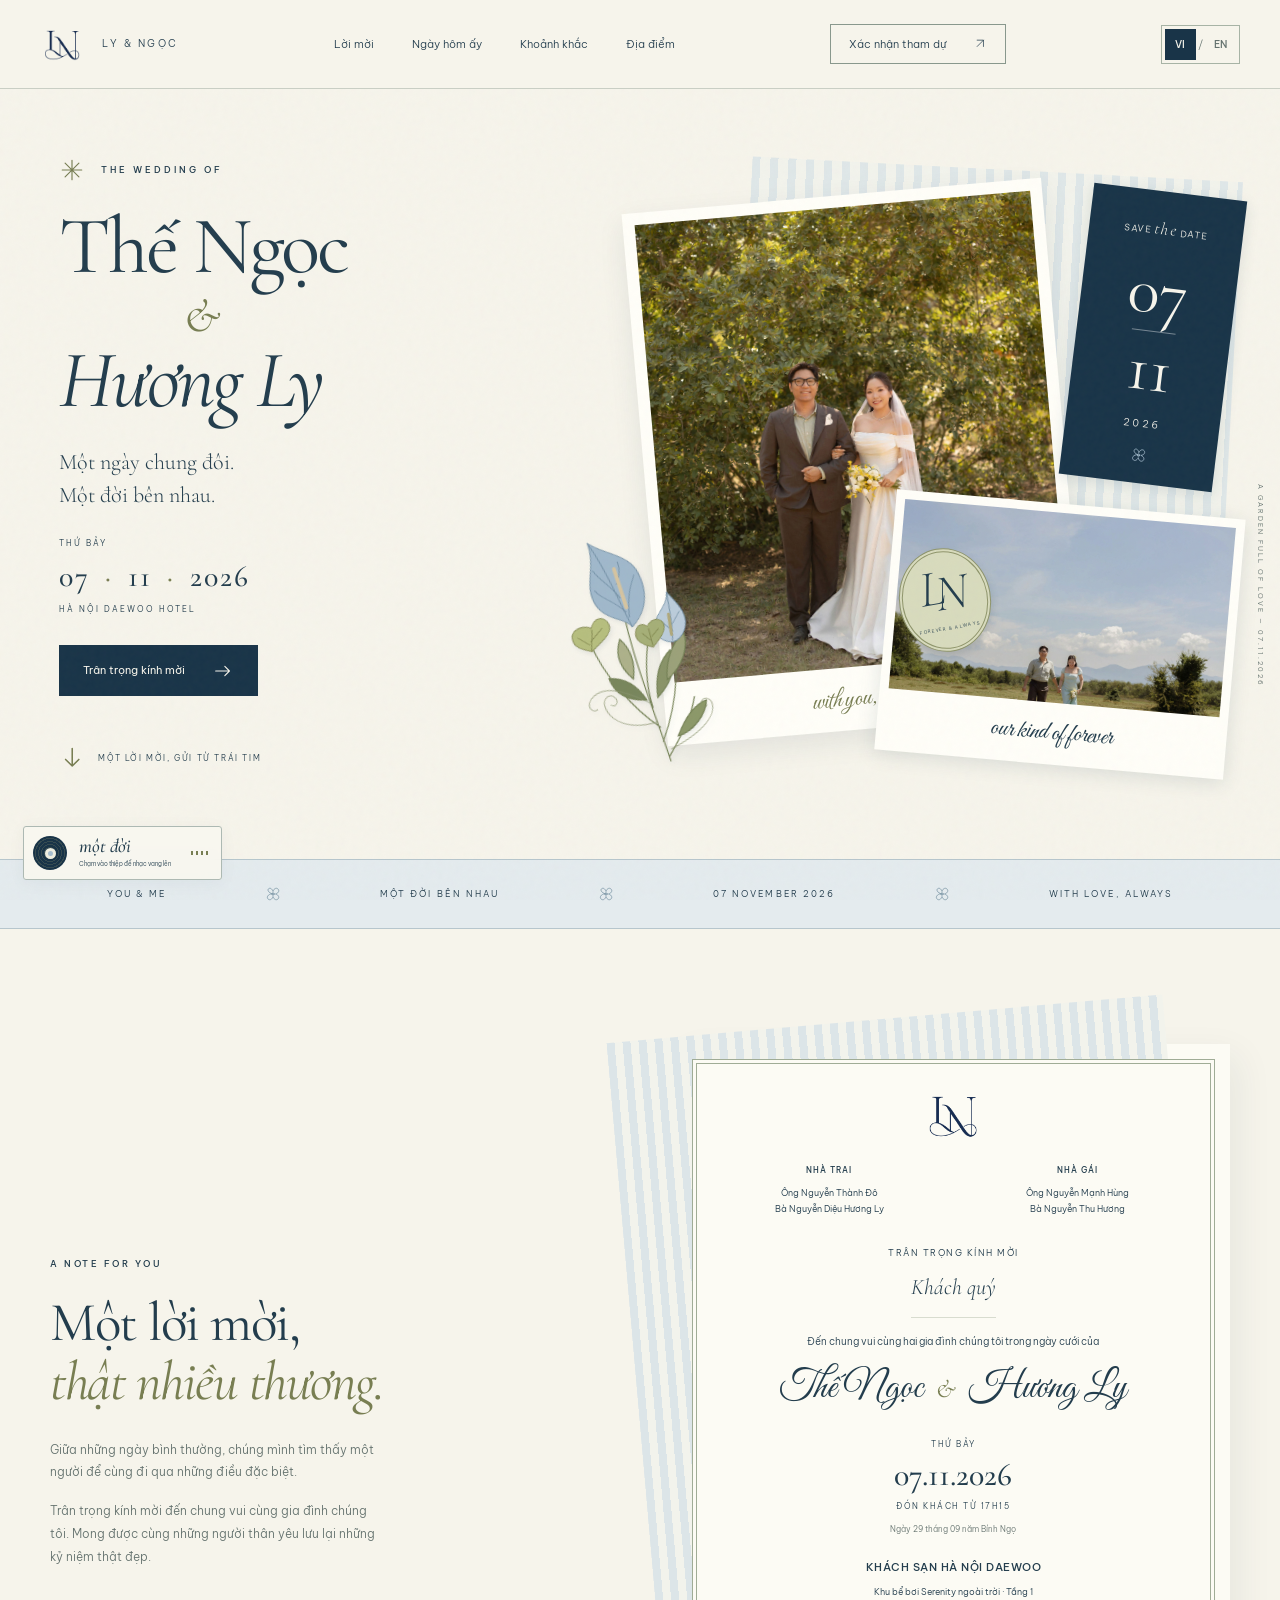
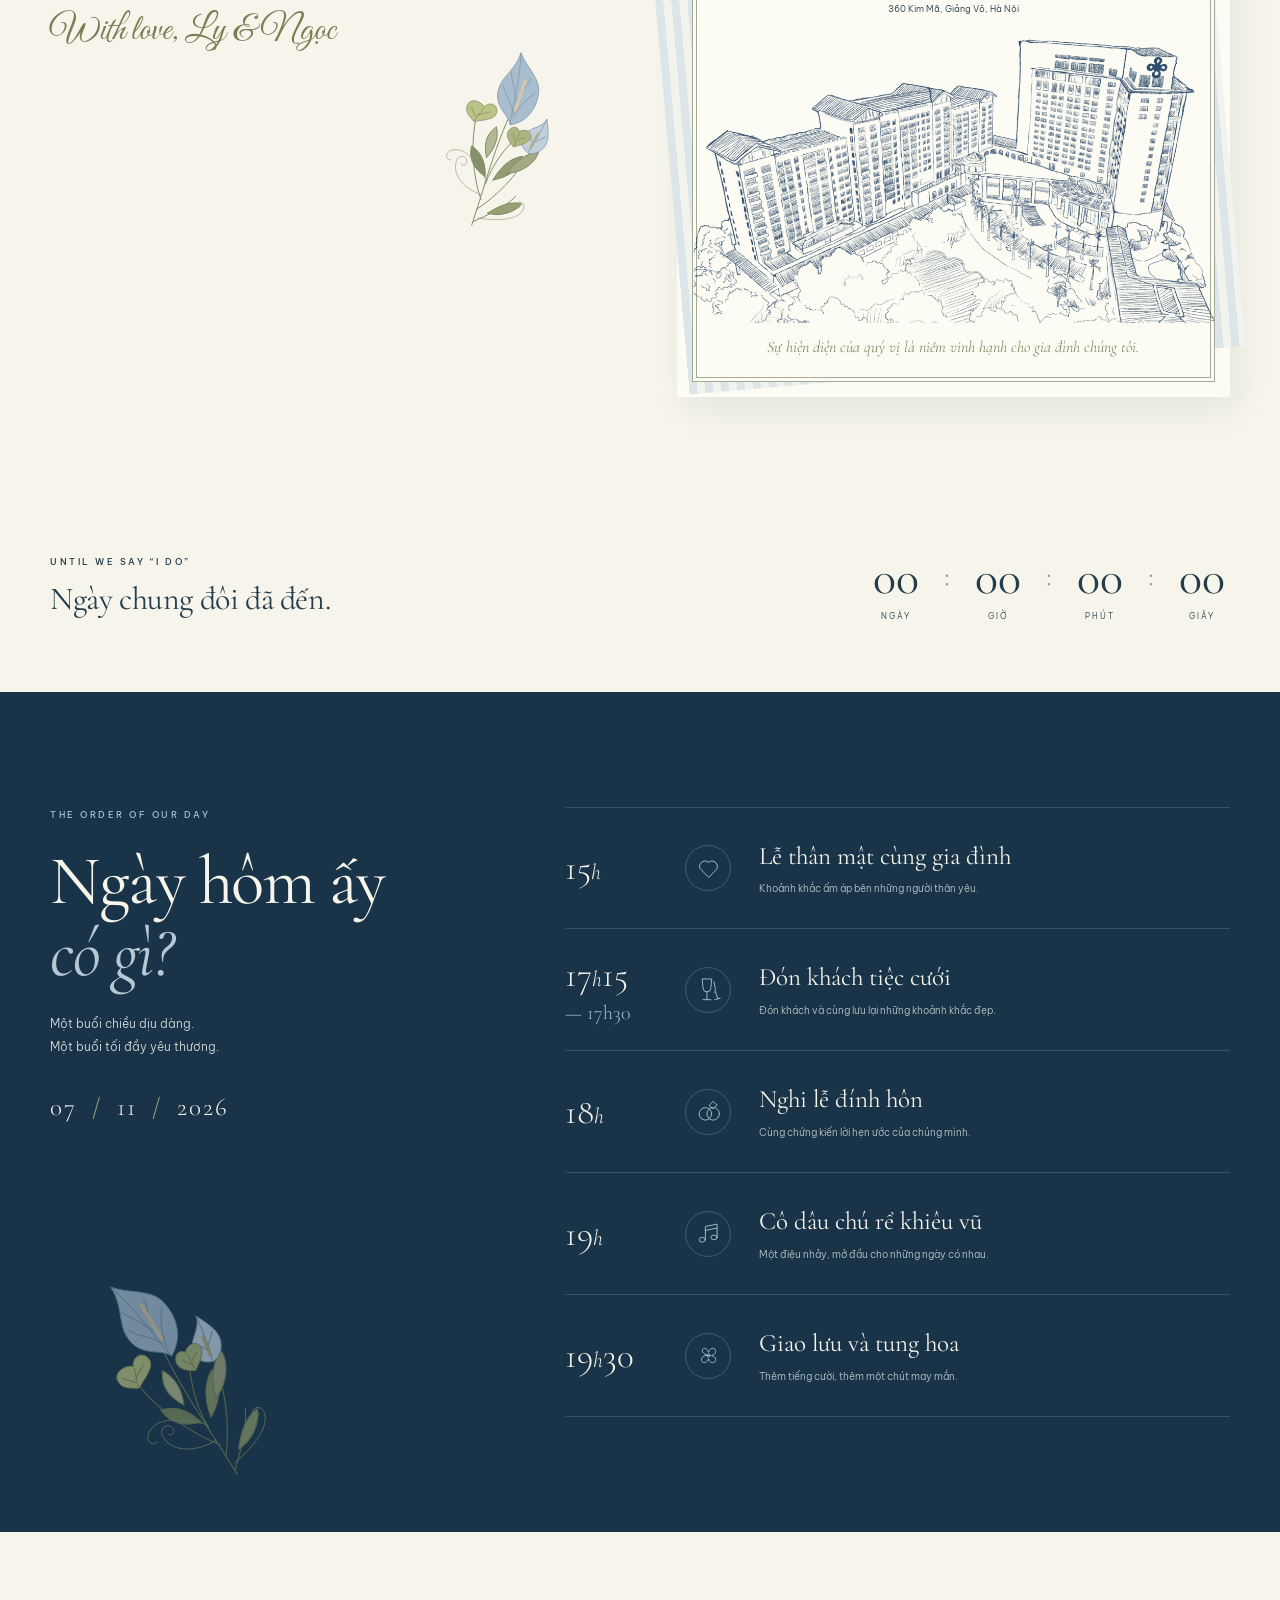
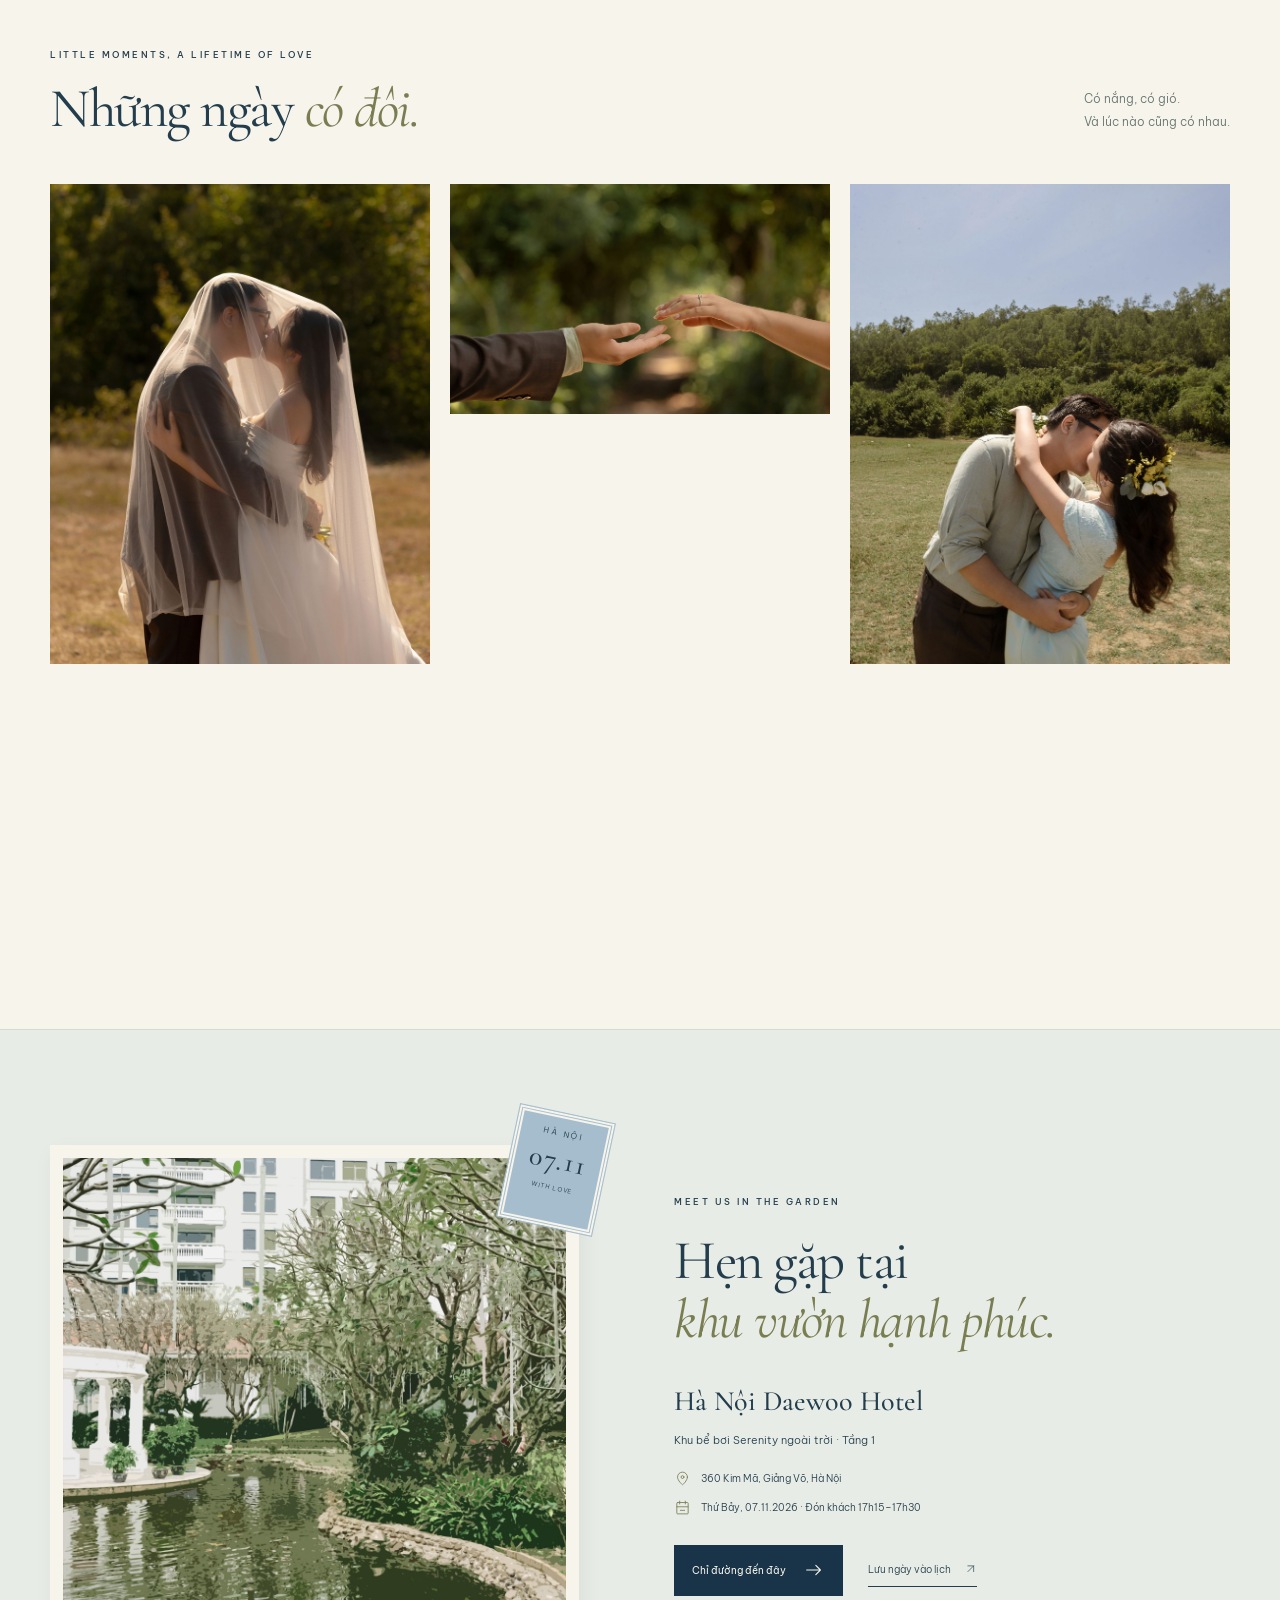
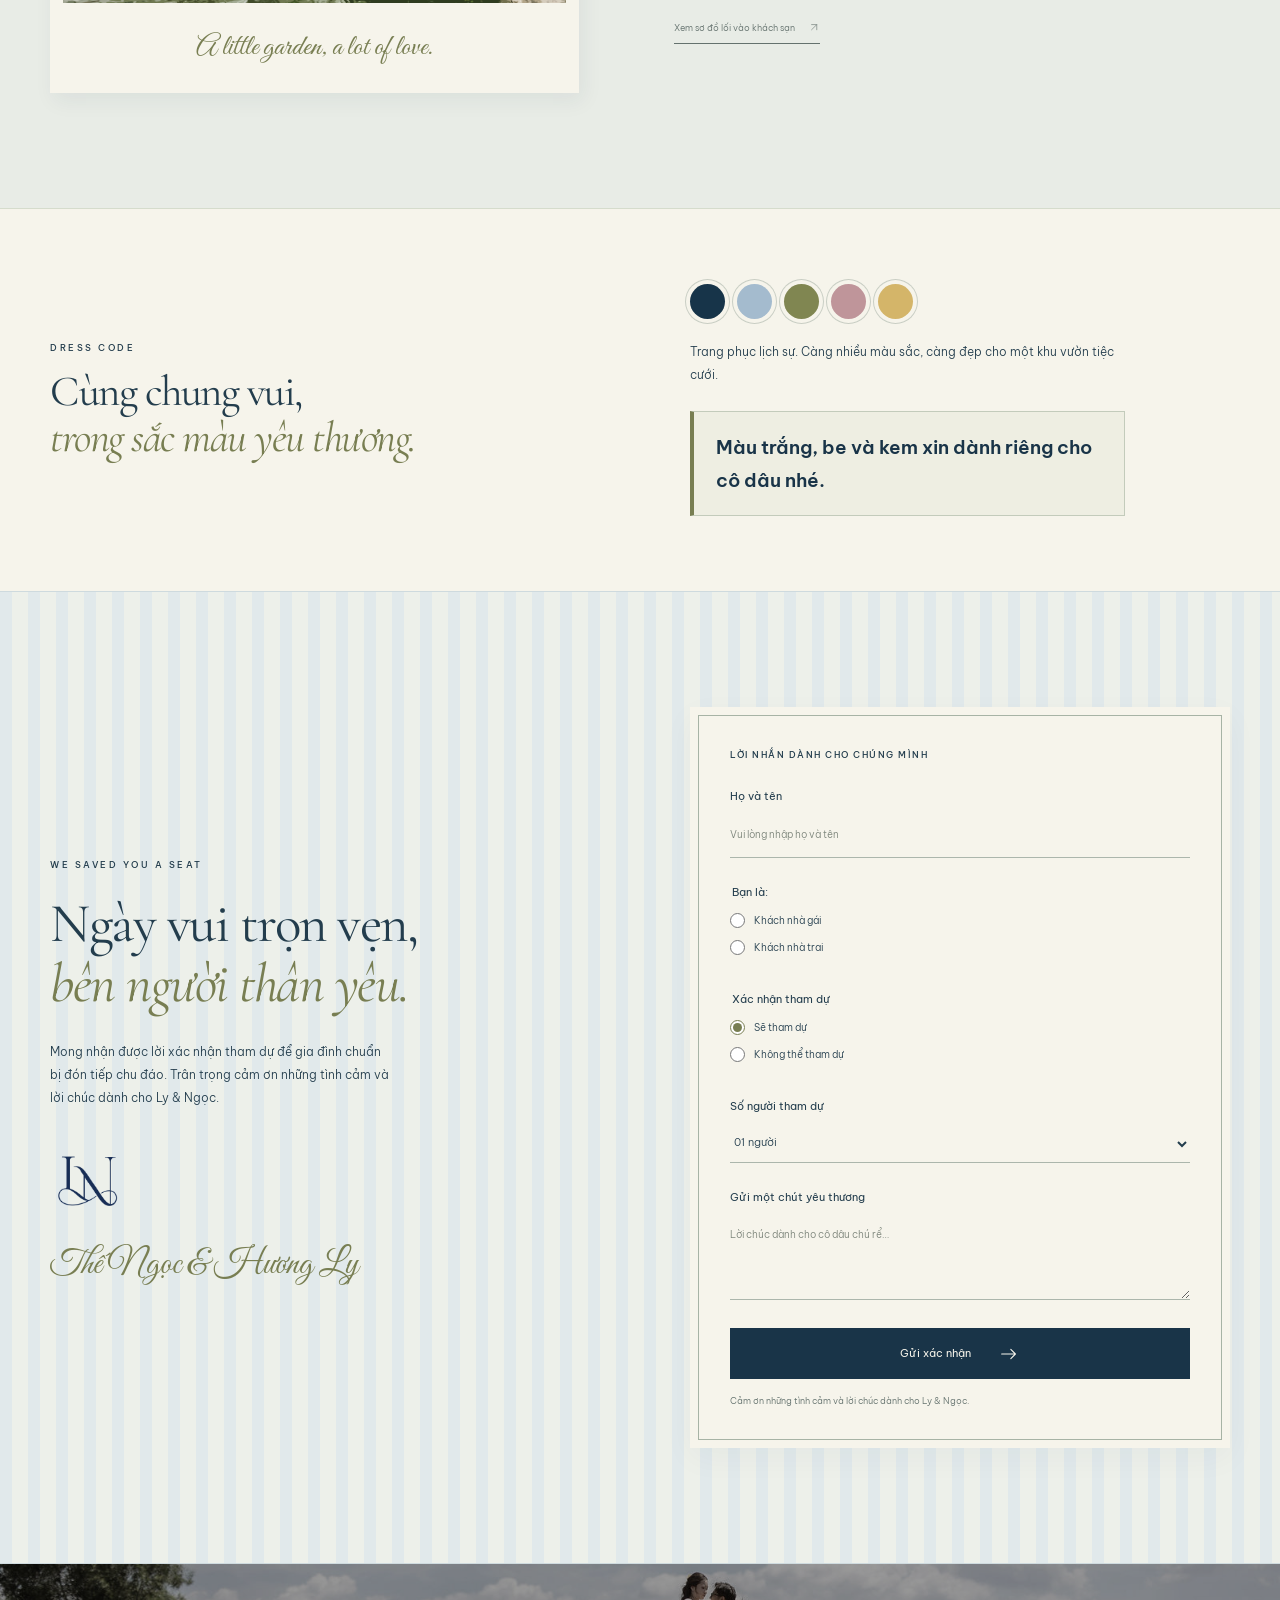
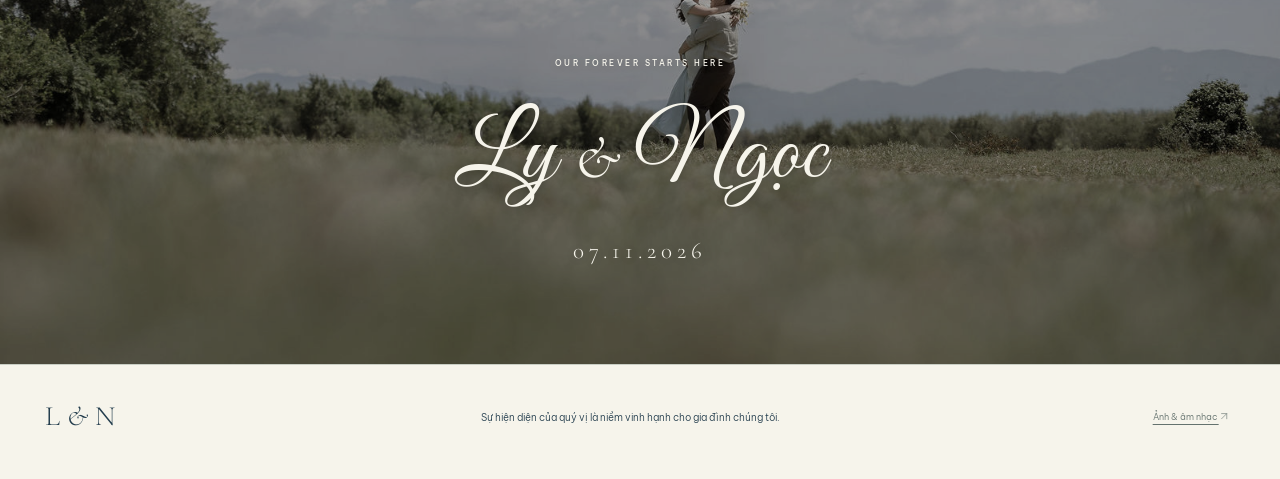
==== commit 3cf8e56b: "Support a dedicated Google Forms guest family field" ====
--- a/index.html
+++ b/index.html
@@ -75,7 +75,7 @@
     <link rel="stylesheet" href="styles.css?v=20261006-guest-side" />
     <script src="rsvp-config.js?v=20261005-rsvp" defer=""></script>
     <script src="i18n.js?v=20261006-guest-side" defer=""></script>
-    <script src="script.js?v=20261006-guest-side" defer=""></script>
+    <script src="script.js?v=20261007-native-side" defer=""></script>
   </head>
   <body>
     <a class="skip-link" href="#main" data-i18n="skip">Đến nội dung chính</a>
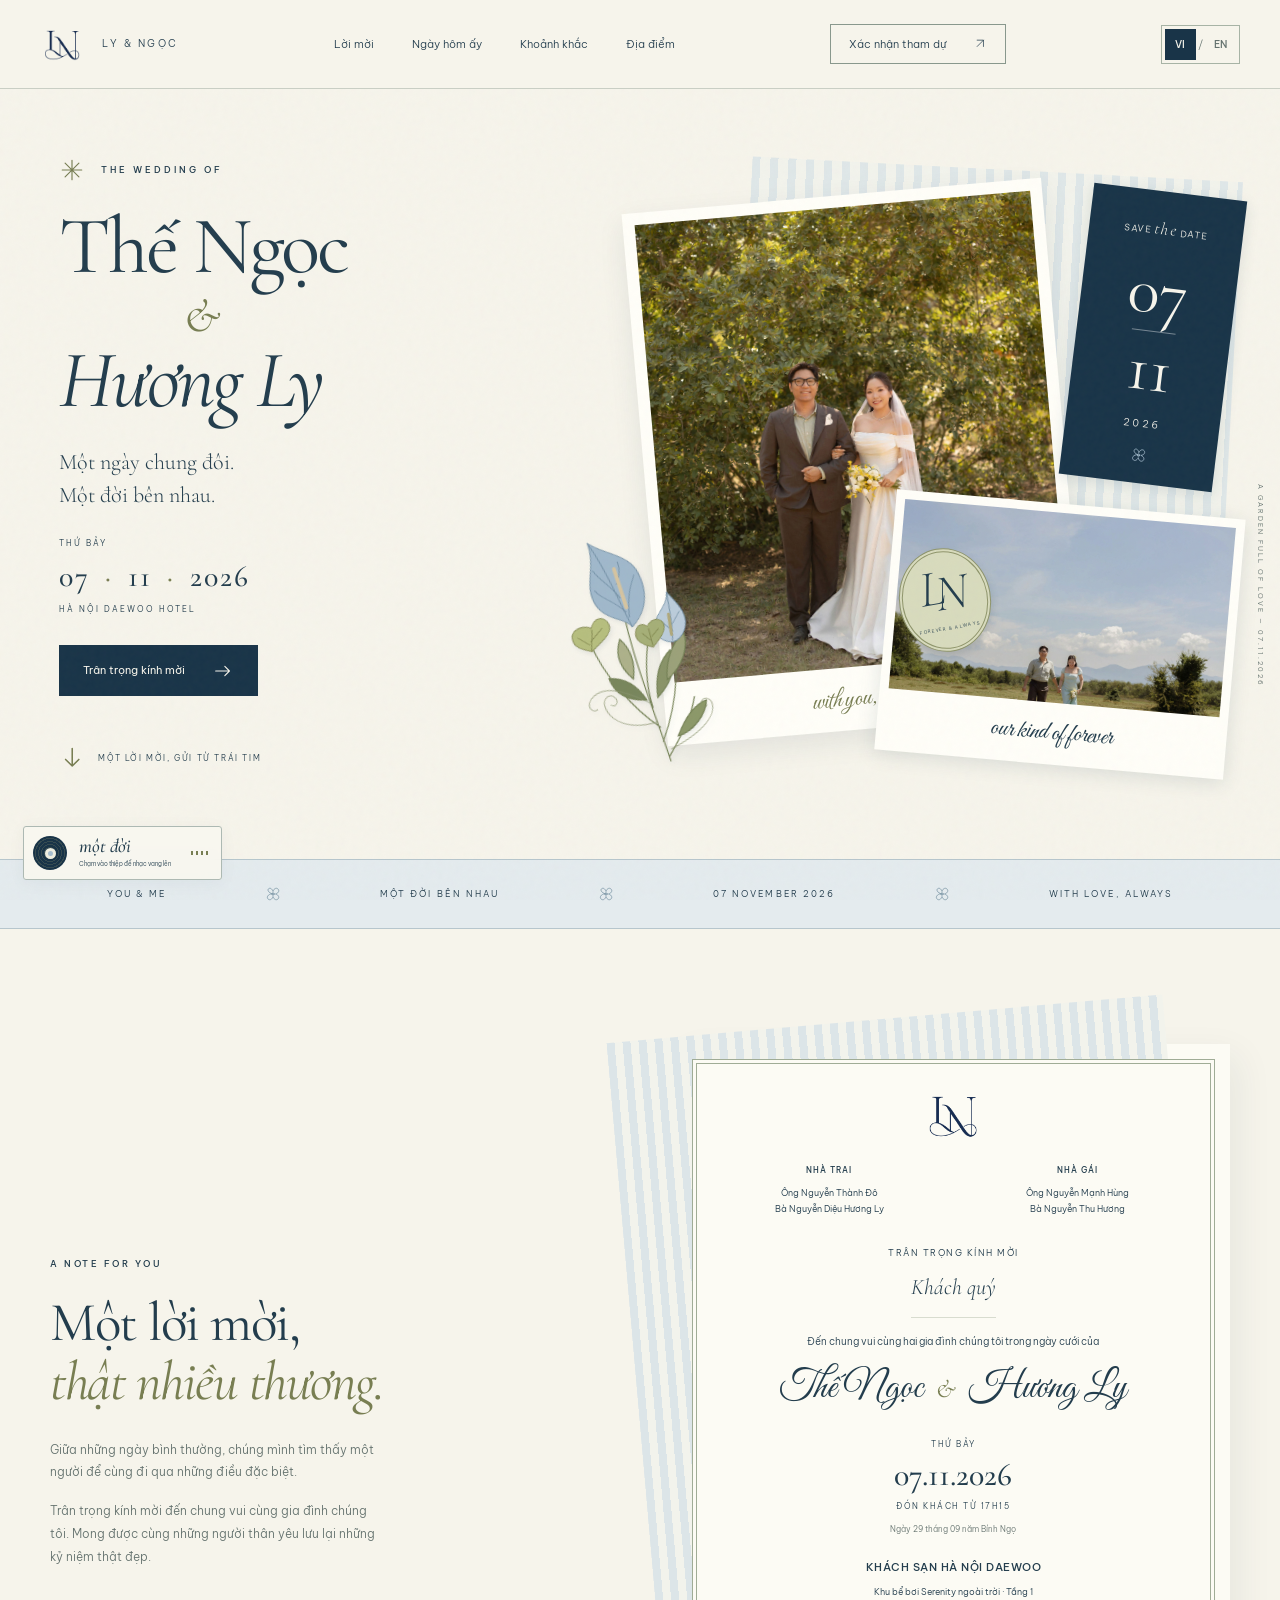
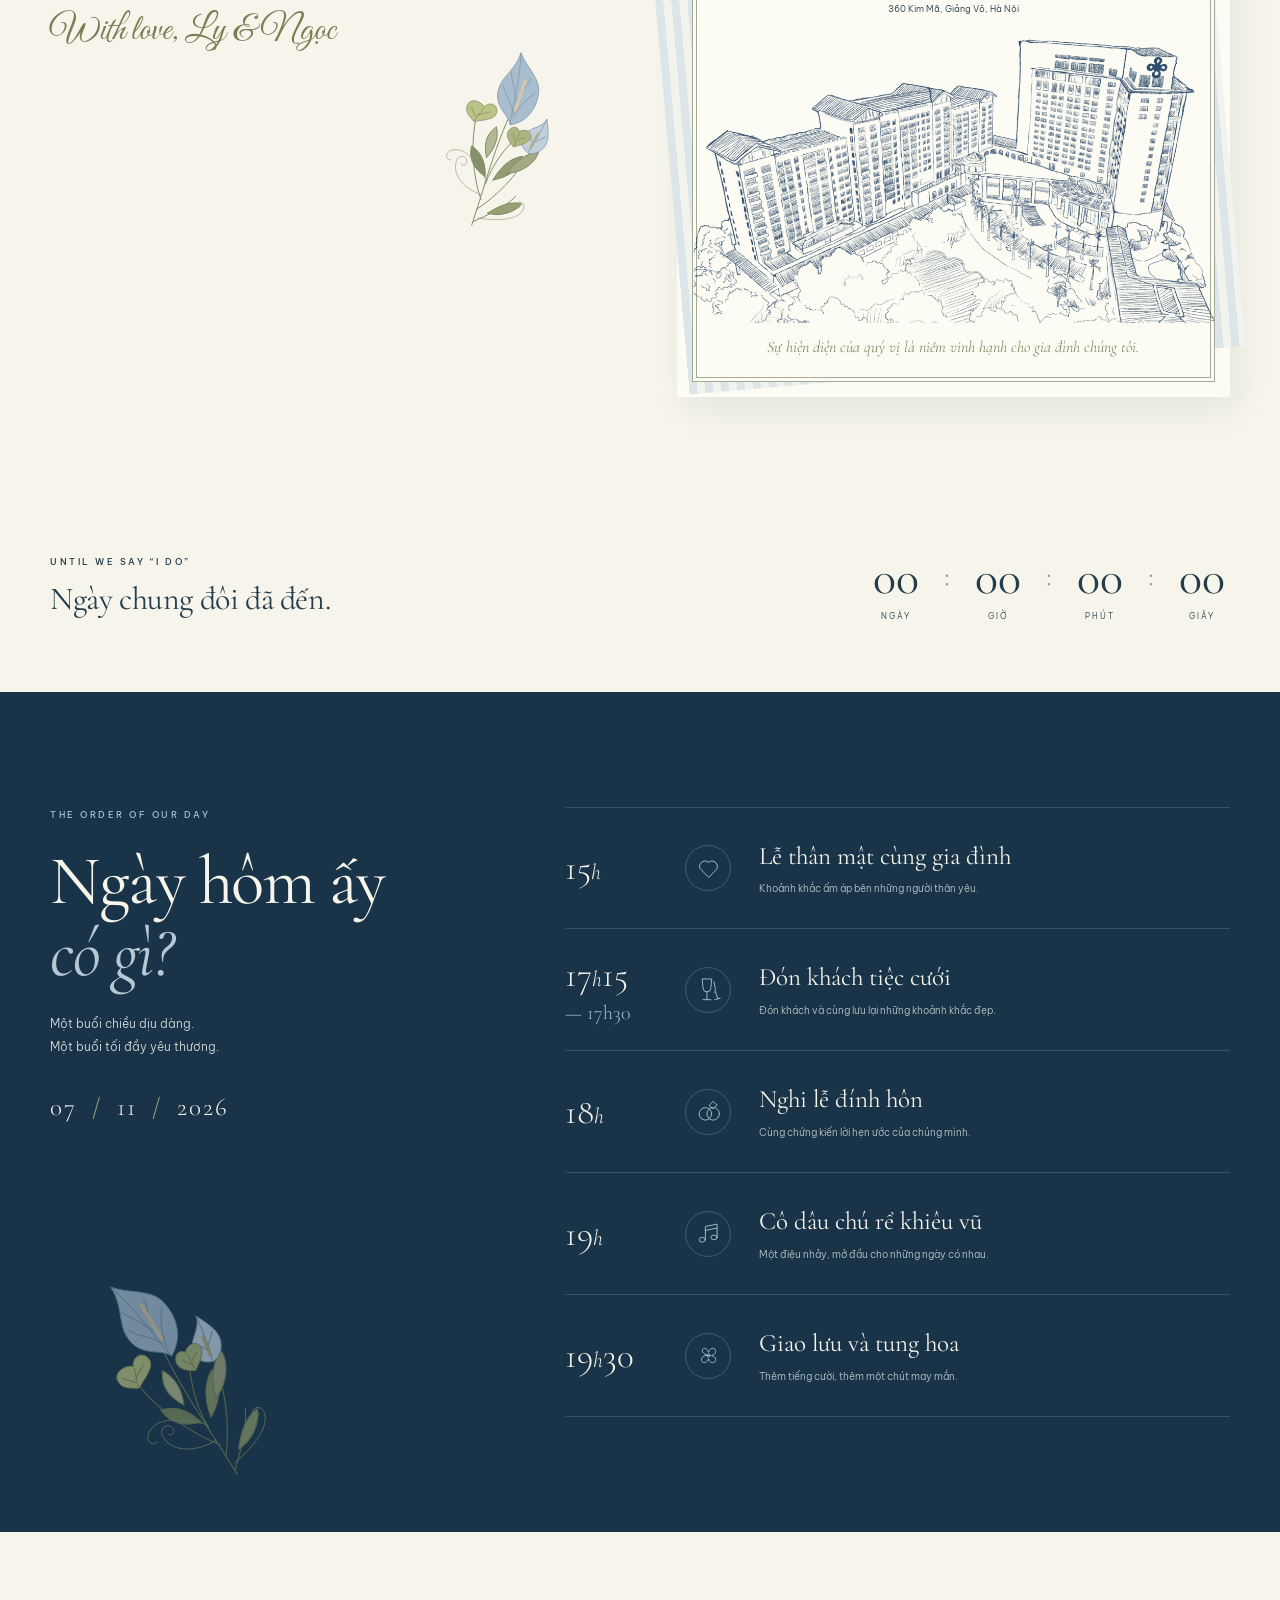
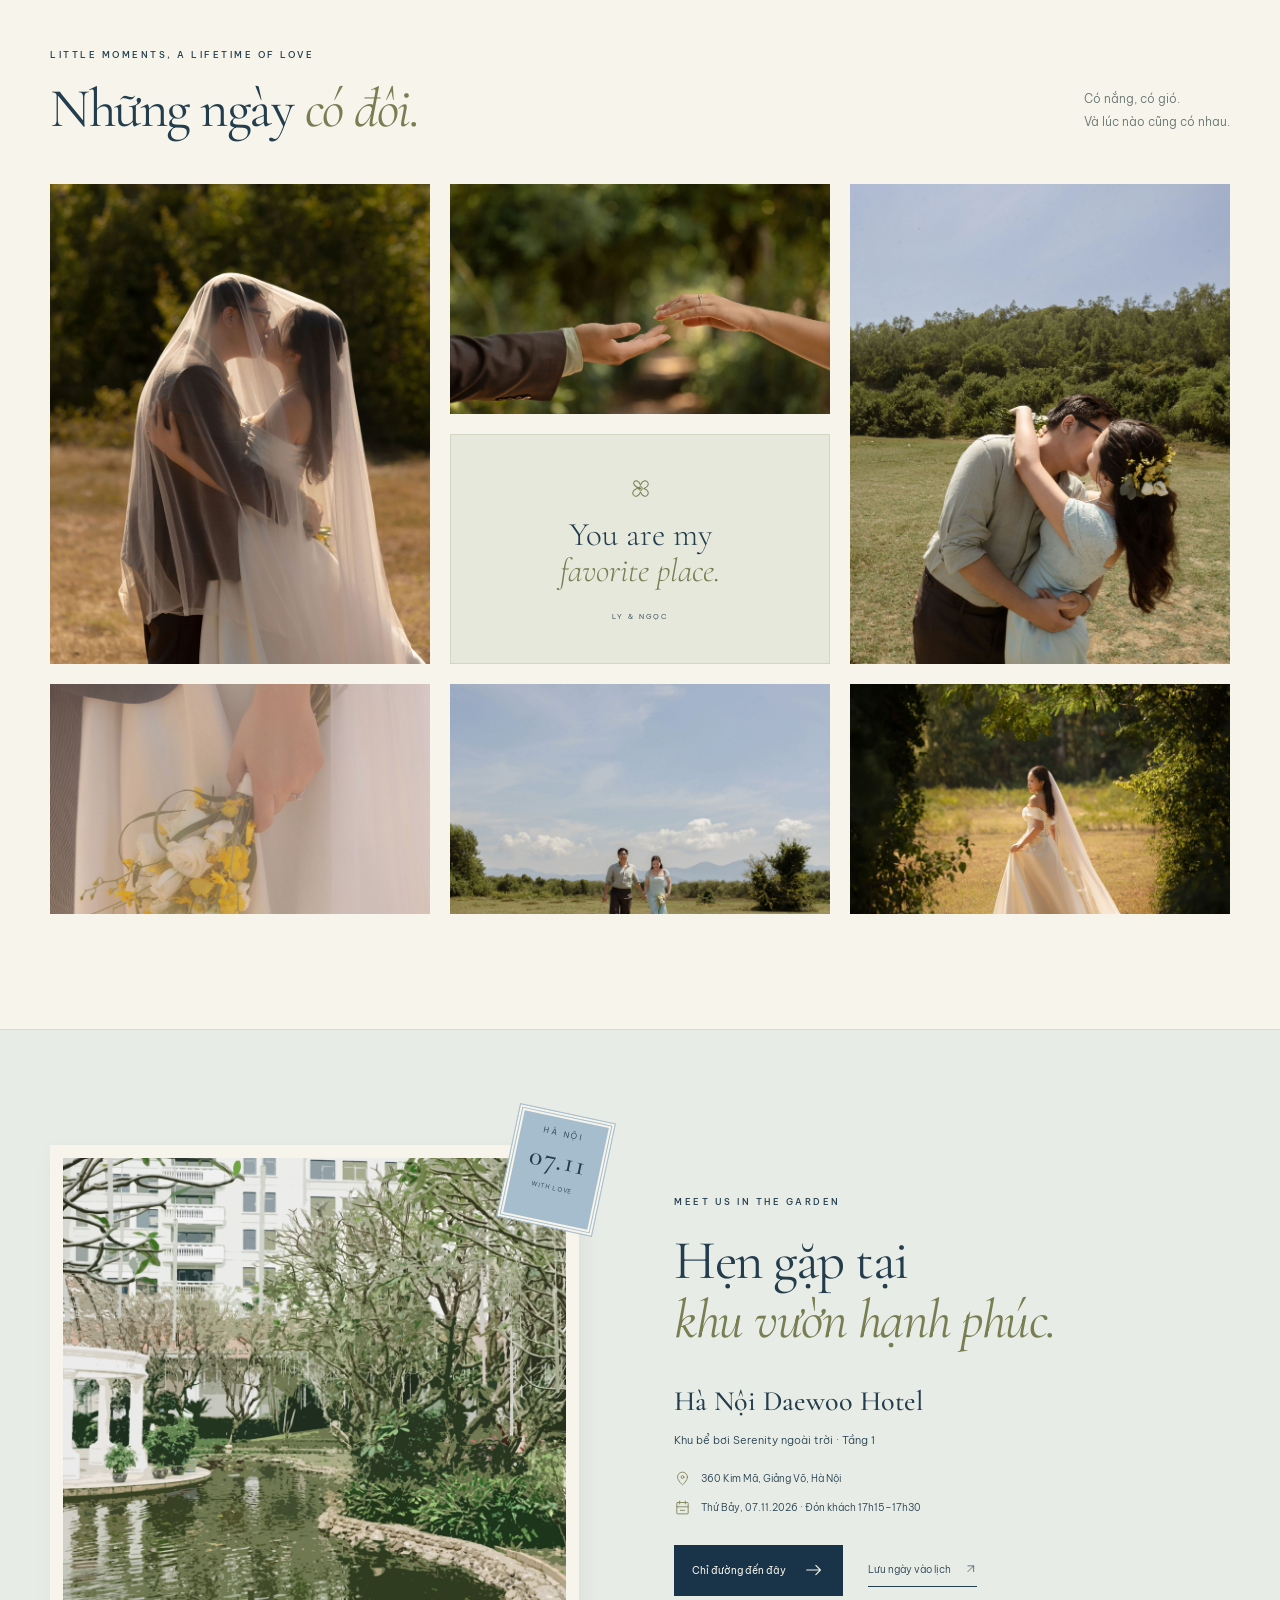
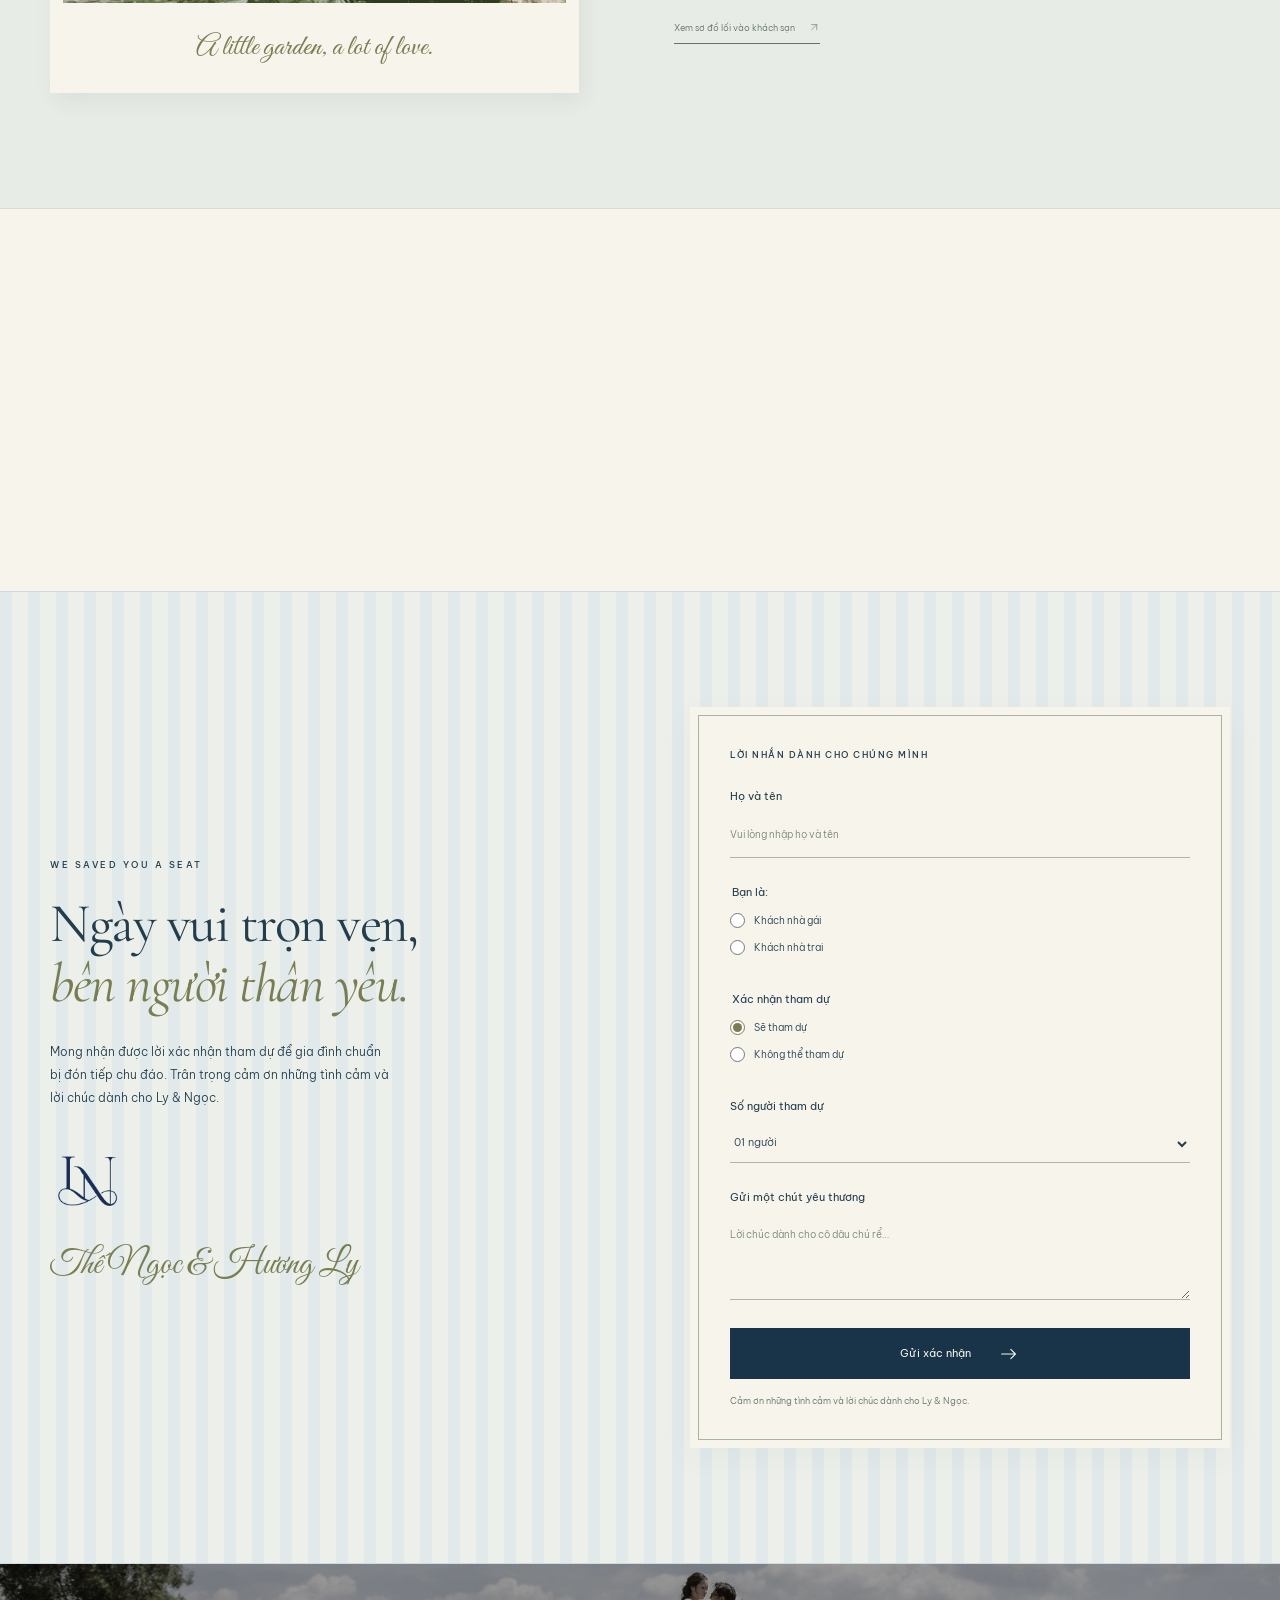
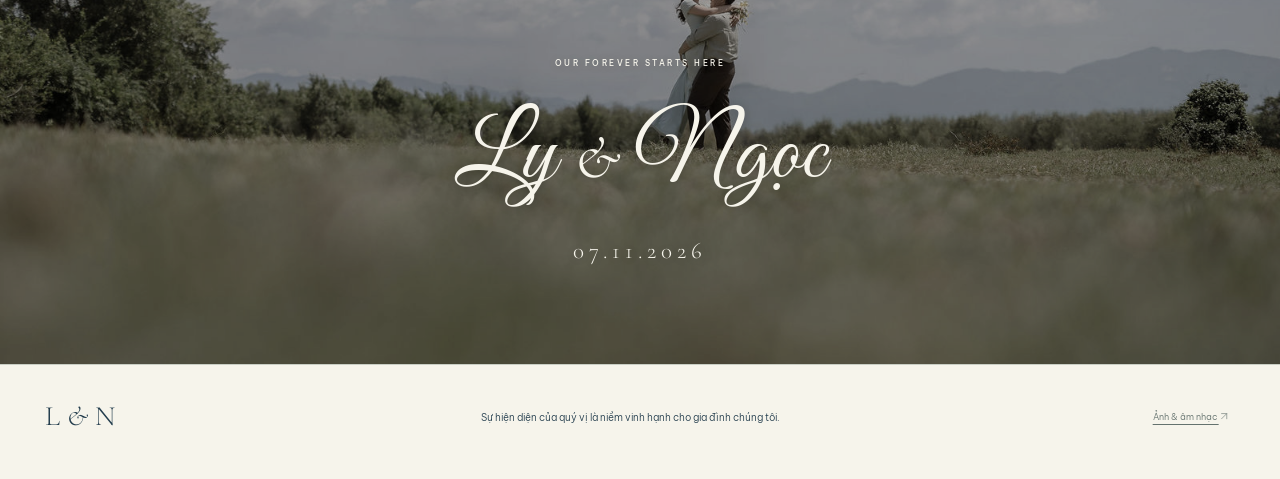
==== commit 8738939e: "Connect RSVP family selection to its Google Forms field" ====
--- a/index.html
+++ b/index.html
@@ -73,7 +73,7 @@
     />
     <link rel="preload" as="image" href="assets/edited/cover.jpg" />
     <link rel="stylesheet" href="styles.css?v=20261006-guest-side" />
-    <script src="rsvp-config.js?v=20261005-rsvp" defer=""></script>
+    <script src="rsvp-config.js?v=20261007-native-side" defer=""></script>
     <script src="i18n.js?v=20261006-guest-side" defer=""></script>
     <script src="script.js?v=20261007-native-side" defer=""></script>
   </head>
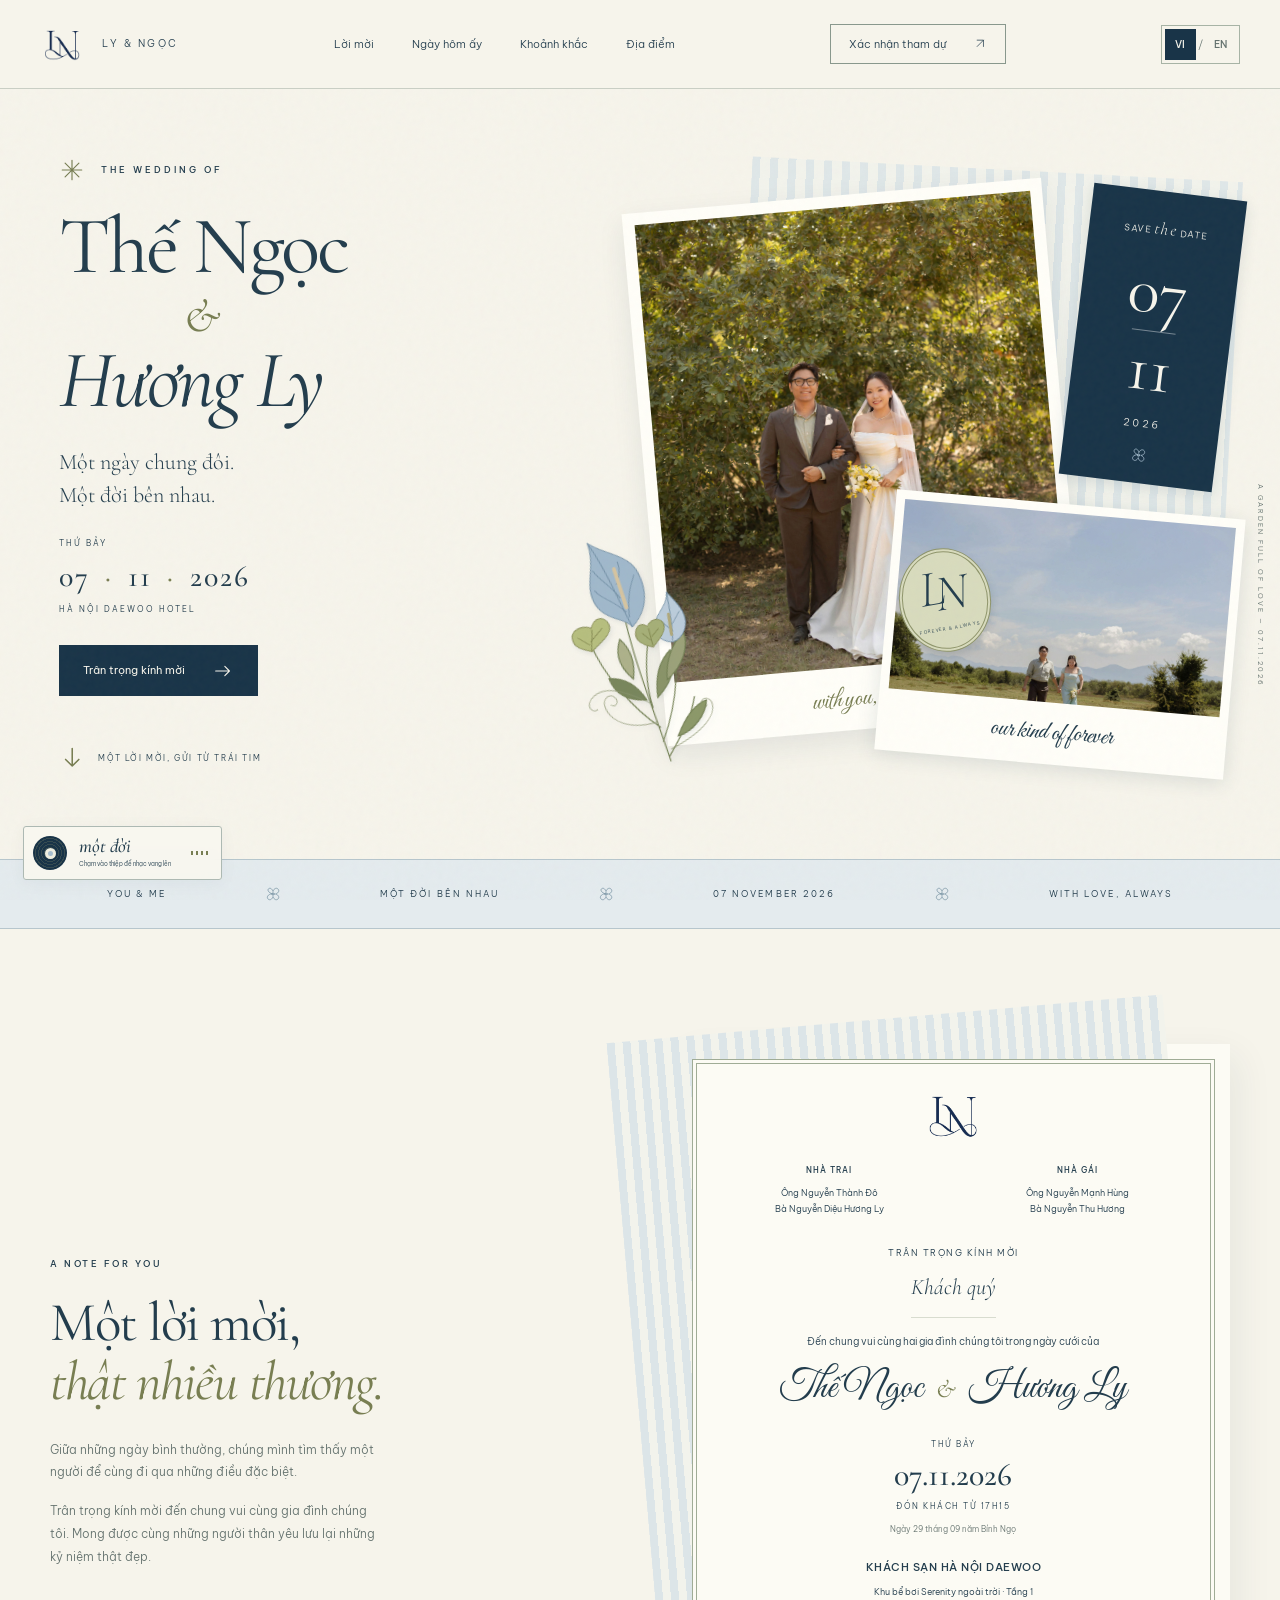
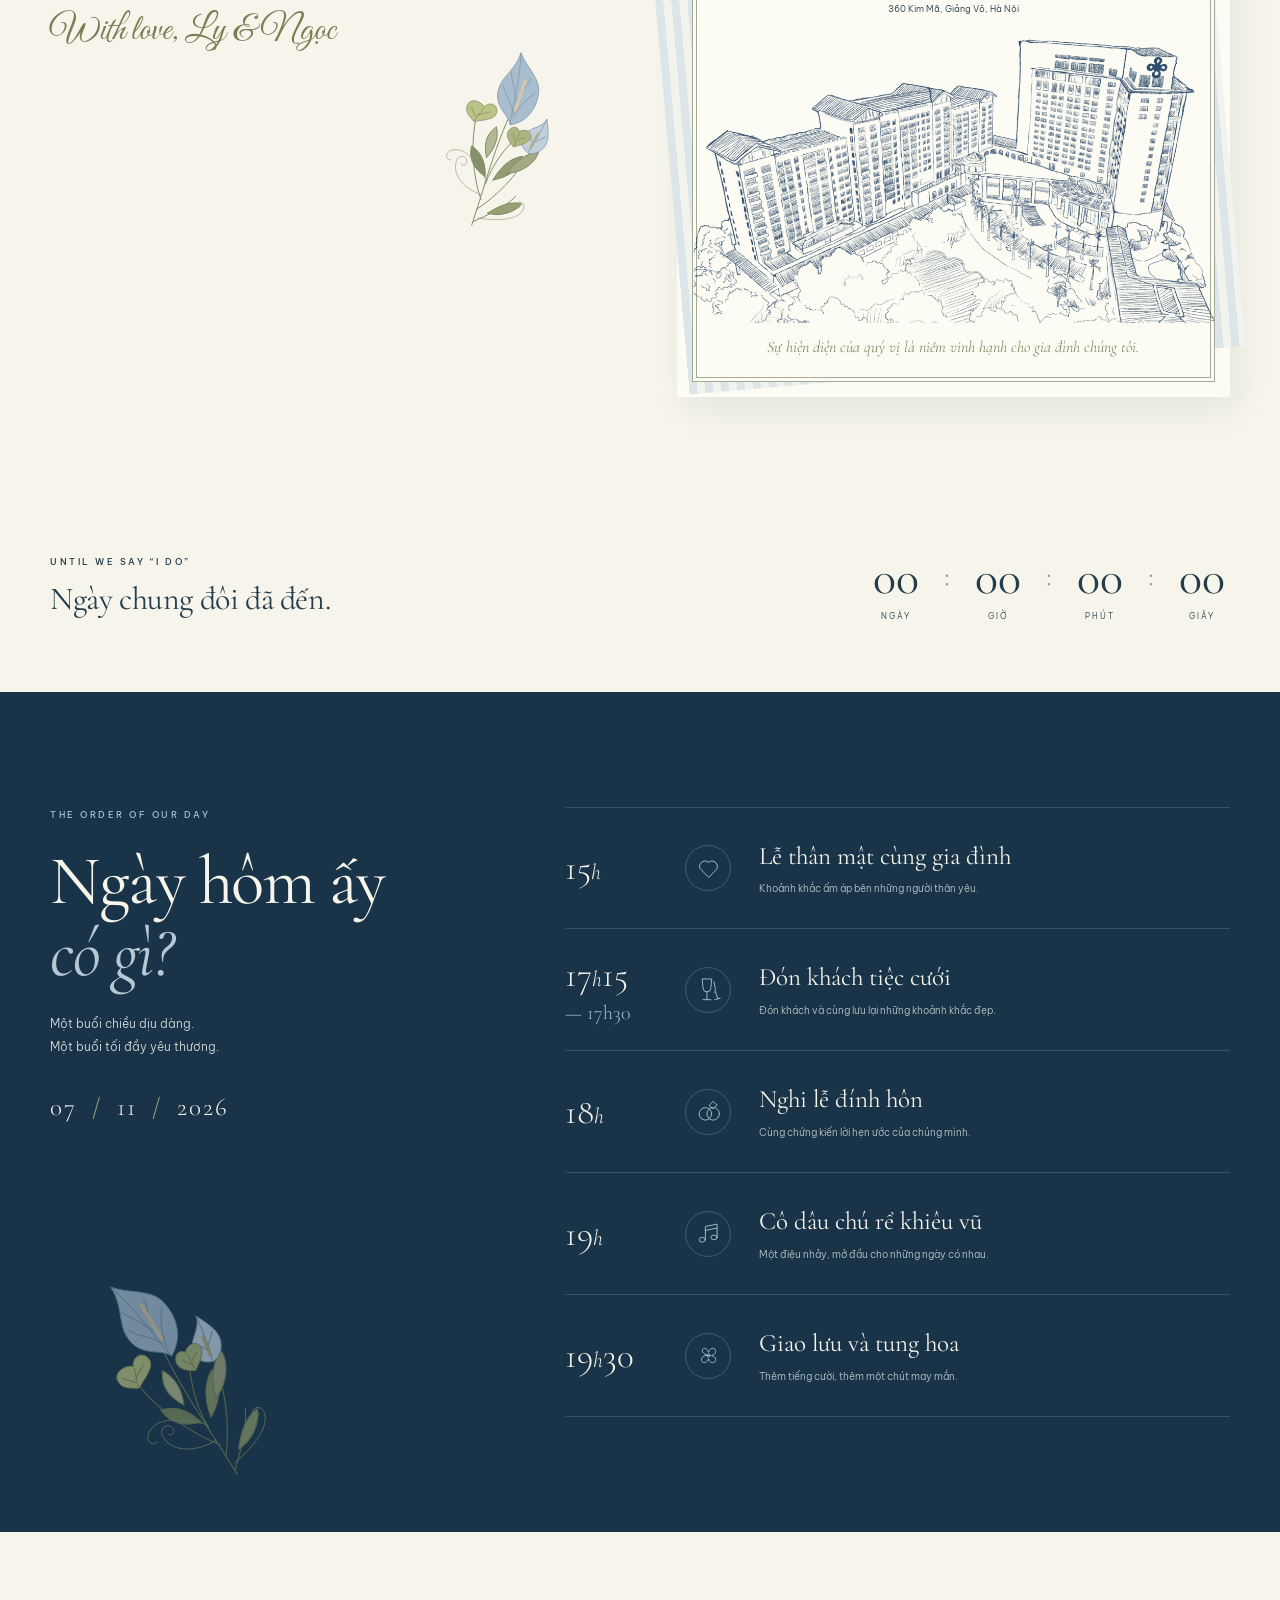
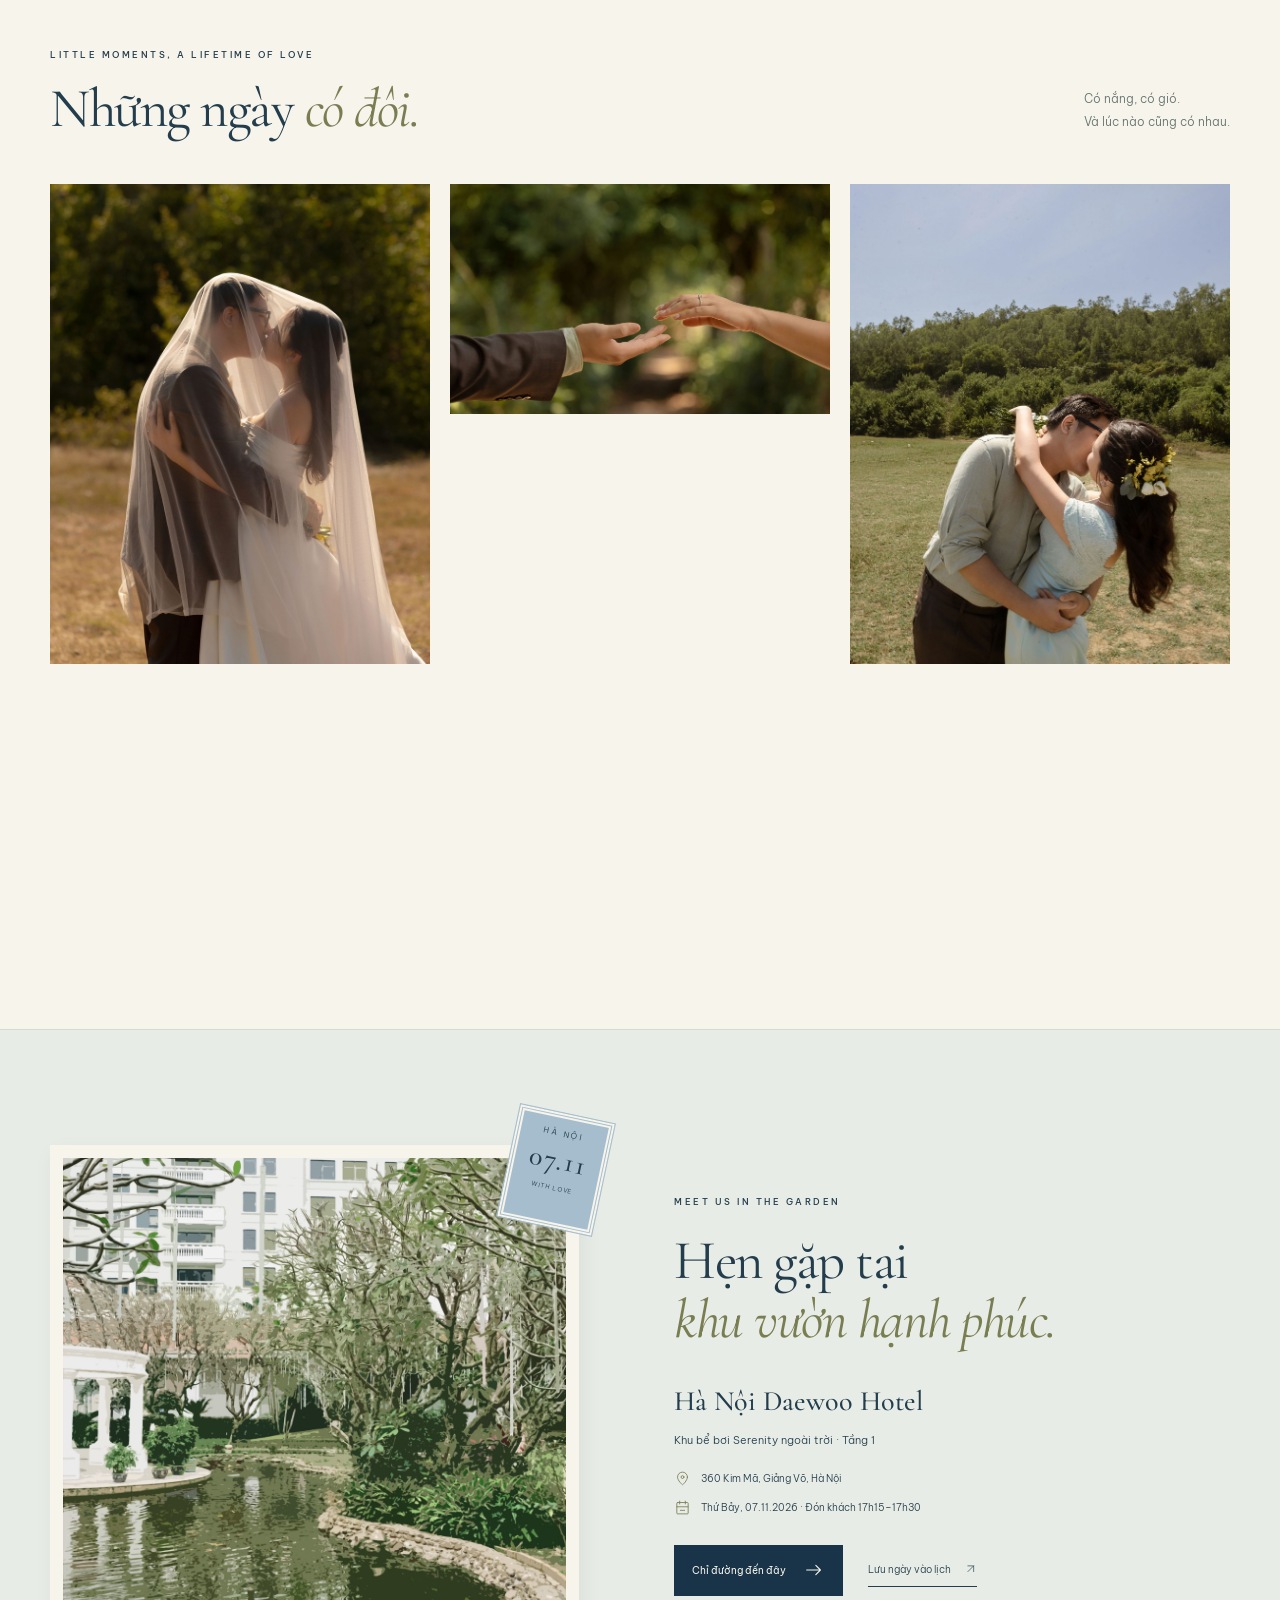
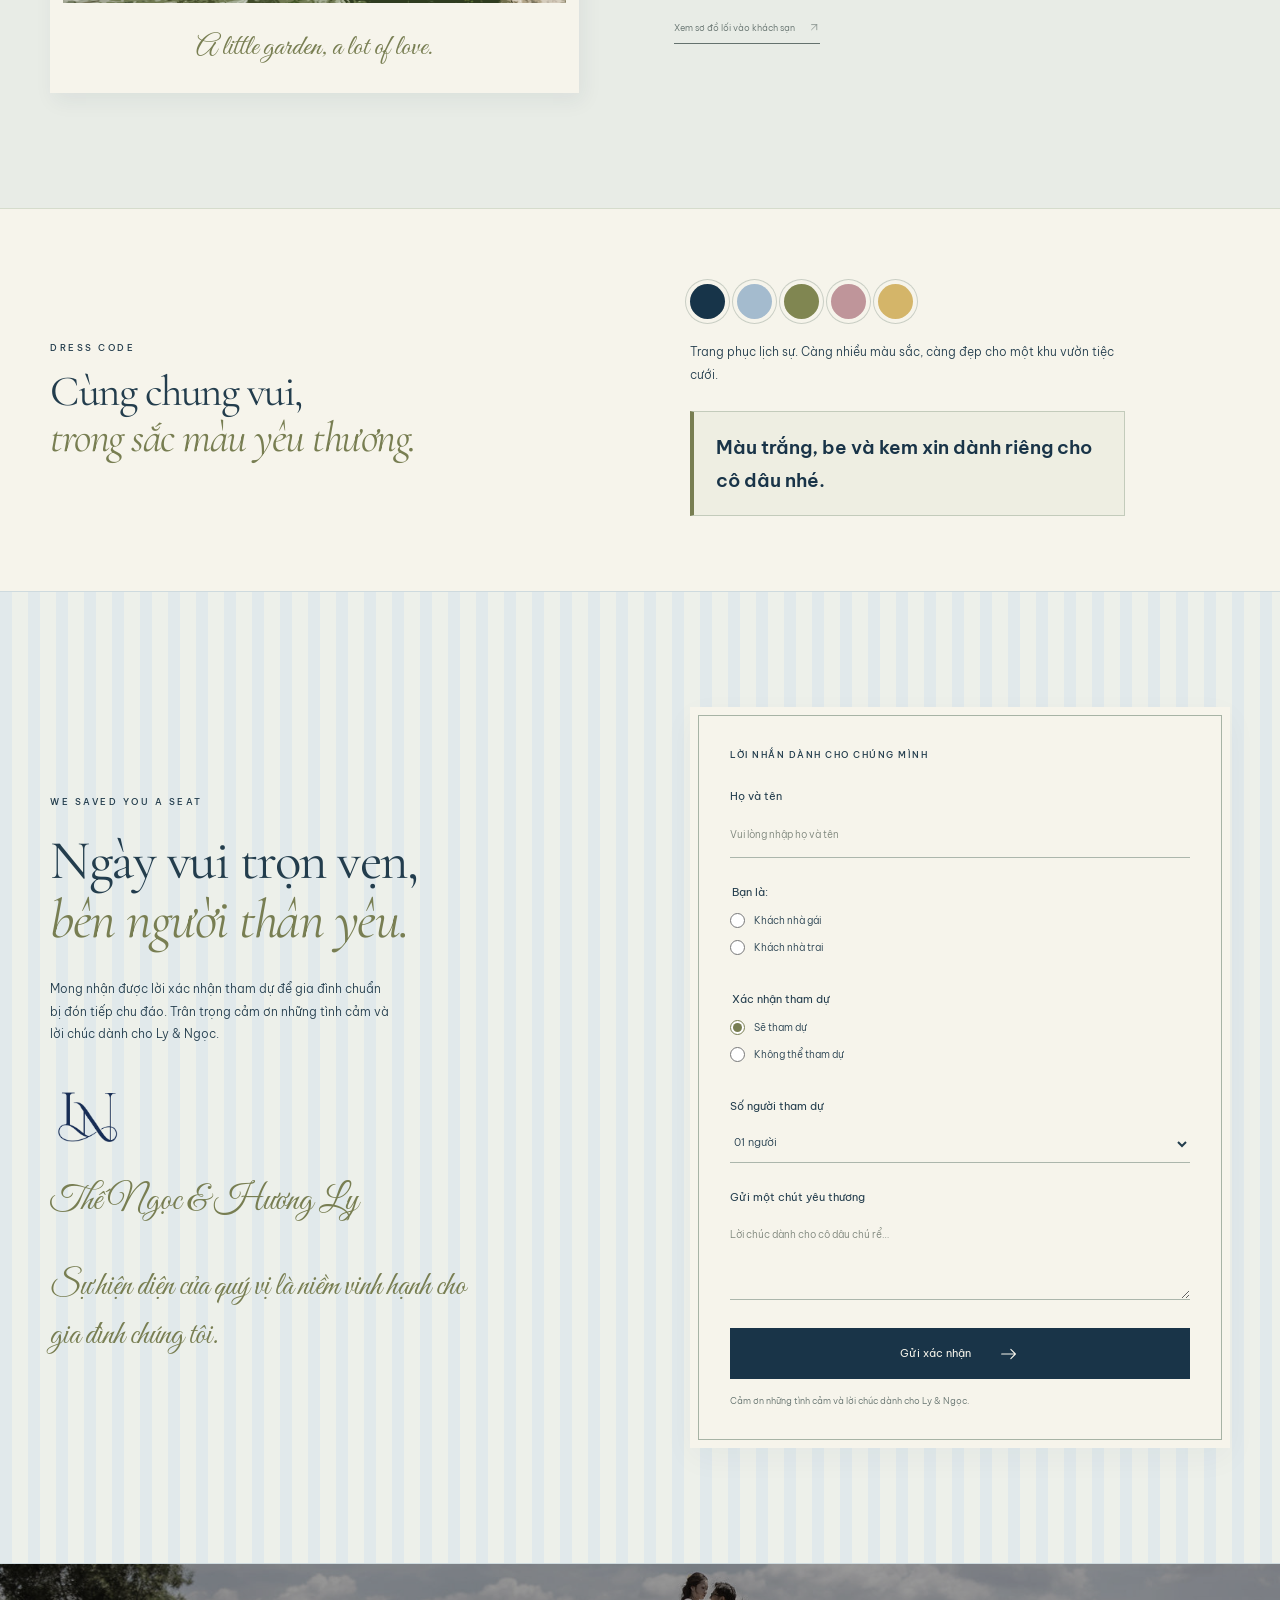
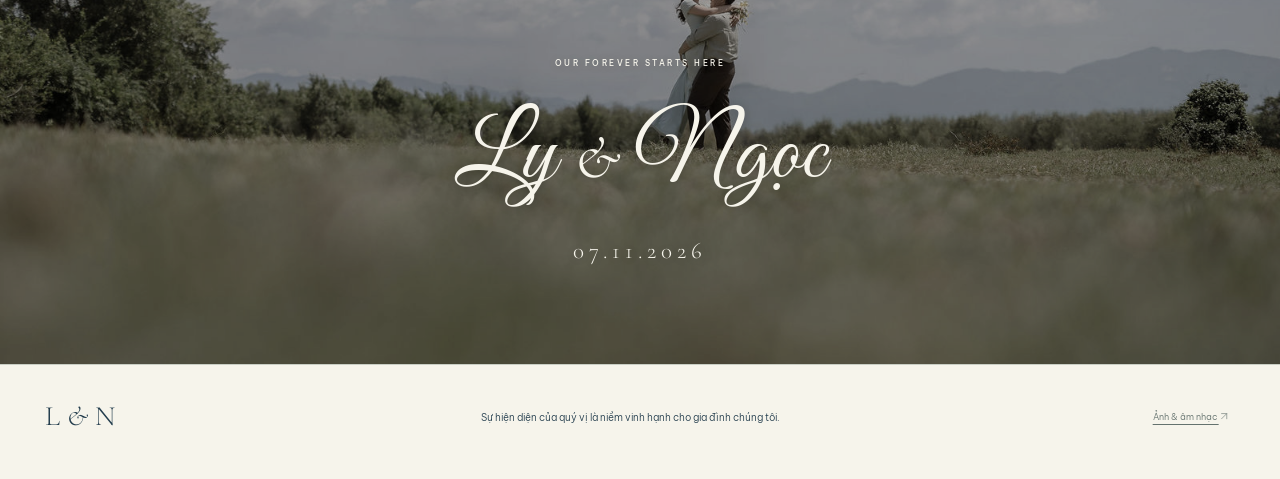
==== commit a13497a1: "Add calligraphic family welcome message to RSVP section" ====
--- a/index.html
+++ b/index.html
@@ -72,9 +72,9 @@
       rel="stylesheet"
     />
     <link rel="preload" as="image" href="assets/edited/cover.jpg" />
-    <link rel="stylesheet" href="styles.css?v=20261006-guest-side" />
+    <link rel="stylesheet" href="styles.css?v=20261007-welcome" />
     <script src="rsvp-config.js?v=20261007-native-side" defer=""></script>
-    <script src="i18n.js?v=20261006-guest-side" defer=""></script>
+    <script src="i18n.js?v=20261007-welcome" defer=""></script>
     <script src="script.js?v=20261007-native-side" defer=""></script>
   </head>
   <body>
@@ -805,6 +805,9 @@
               alt="LN"
               loading="lazy"
             /><span class="script-signature">Thế Ngọc &amp; Hương Ly</span>
+            <p class="rsvp-honor" data-i18n="rsvp.honor">
+              Sự hiện diện của quý vị là niềm vinh hạnh cho gia đình chúng tôi.
+            </p>
           </div>
           <div class="rsvp-panel">
             <noscript>
--- a/styles.css
+++ b/styles.css
@@ -1106,7 +1106,7 @@
 .rsvp-copy h2 {
   margin-top: 21px;
 }
-.rsvp-copy > p:not(.eyebrow) {
+.rsvp-copy > p:not(.eyebrow):not(.rsvp-honor) {
   font-size: 12px;
   max-width: 340px;
   margin-top: 28px;
@@ -1119,6 +1119,16 @@
 .rsvp-copy > .script-signature {
   font-size: 35px;
   margin-top: 17px;
+}
+.rsvp-copy > .rsvp-honor {
+  max-width: 440px;
+  margin: 28px 0 0;
+  font-family: var(--script);
+  font-size: clamp(26px, 2.5vw, 34px);
+  font-weight: 400;
+  line-height: 1.55;
+  color: var(--olive);
+  text-wrap: pretty;
 }
 .rsvp-form {
   padding: 40px;
@@ -1992,7 +2002,7 @@
   .rsvp-copy h2 {
     font-size: 43px;
   }
-  .rsvp-copy > p:not(.eyebrow) {
+  .rsvp-copy > p:not(.eyebrow):not(.rsvp-honor) {
     font-size: 11px;
   }
   .rsvp-form {
@@ -2489,7 +2499,7 @@
     font-size: 46px;
     margin-top: 15px;
   }
-  .rsvp-copy > p:not(.eyebrow) {
+  .rsvp-copy > p:not(.eyebrow):not(.rsvp-honor) {
     margin: 23px auto 0;
     font-size: 11px;
     max-width: 300px;
@@ -2501,6 +2511,10 @@
   .rsvp-copy > .script-signature {
     font-size: 33px;
     margin-top: 14px;
+  }
+  .rsvp-copy > .rsvp-honor {
+    max-width: 340px;
+    margin: 24px auto 0;
   }
   .rsvp-form {
     max-width: 440px;
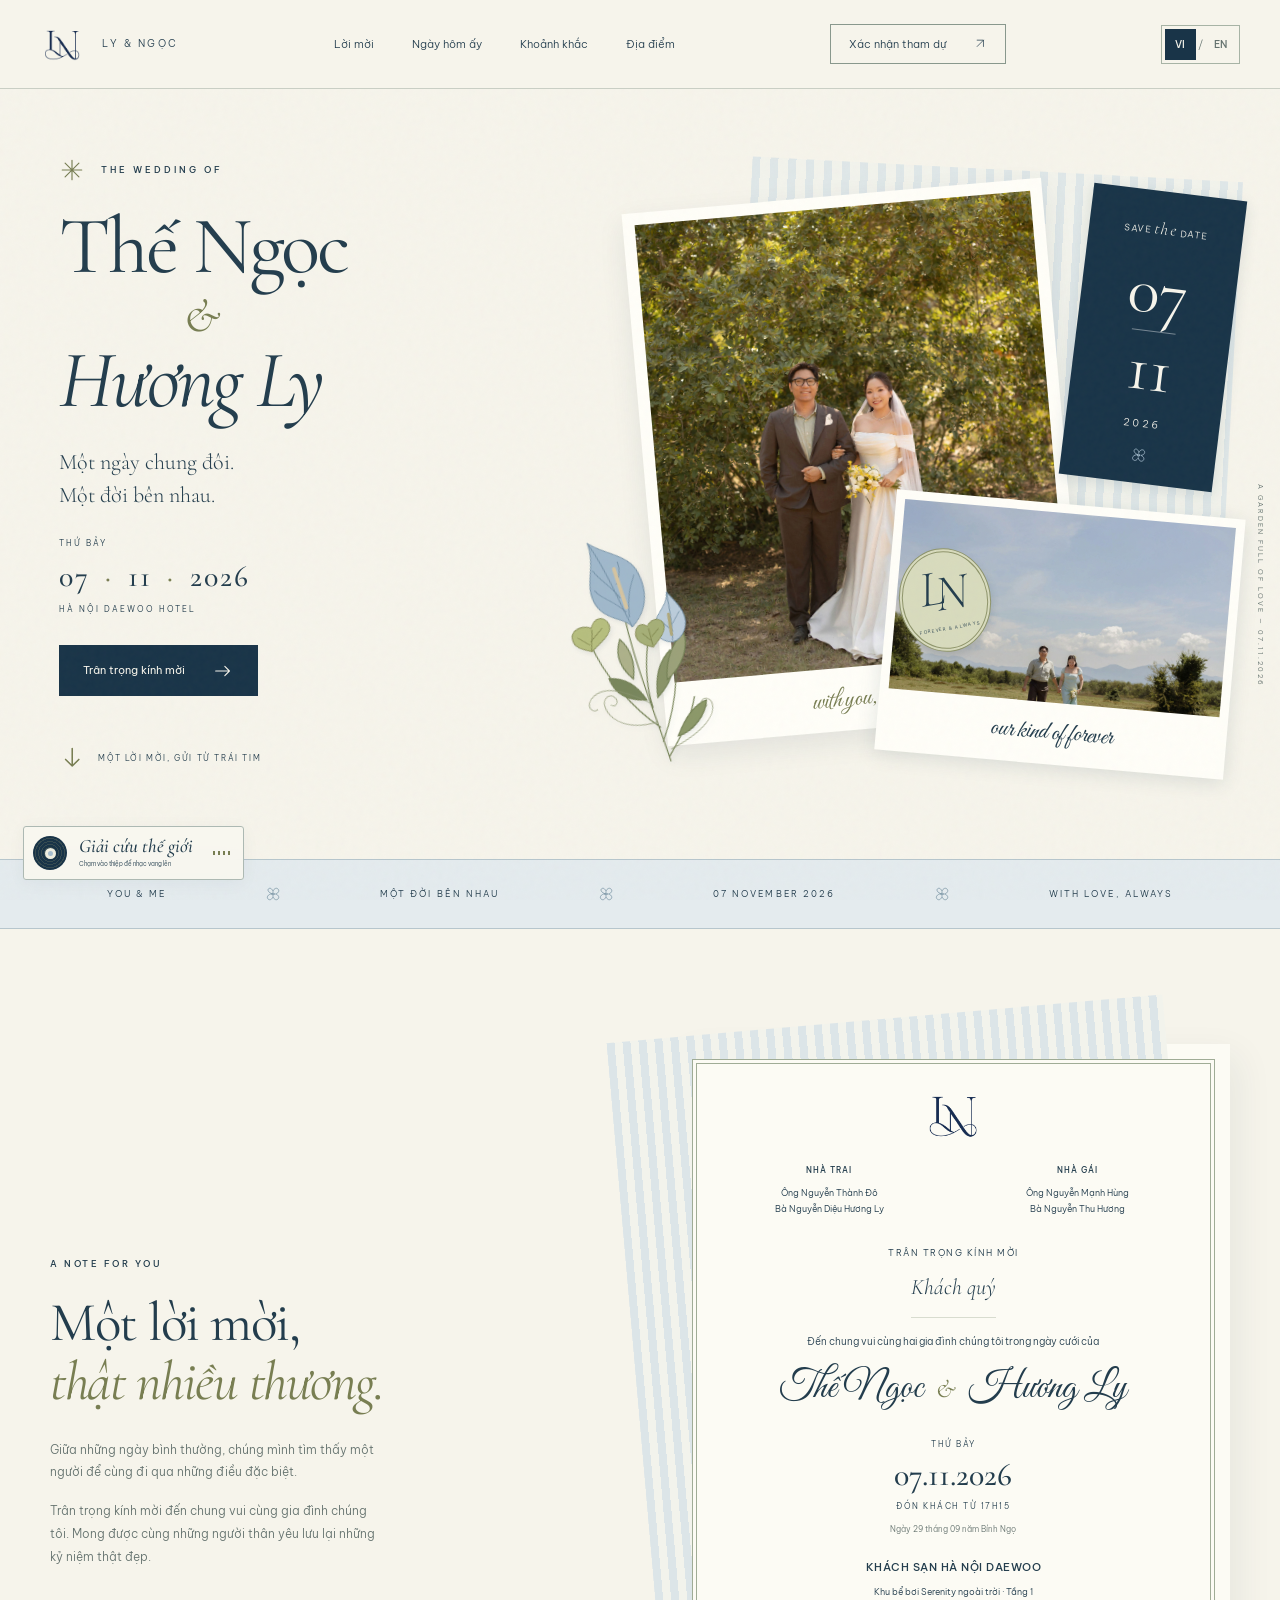
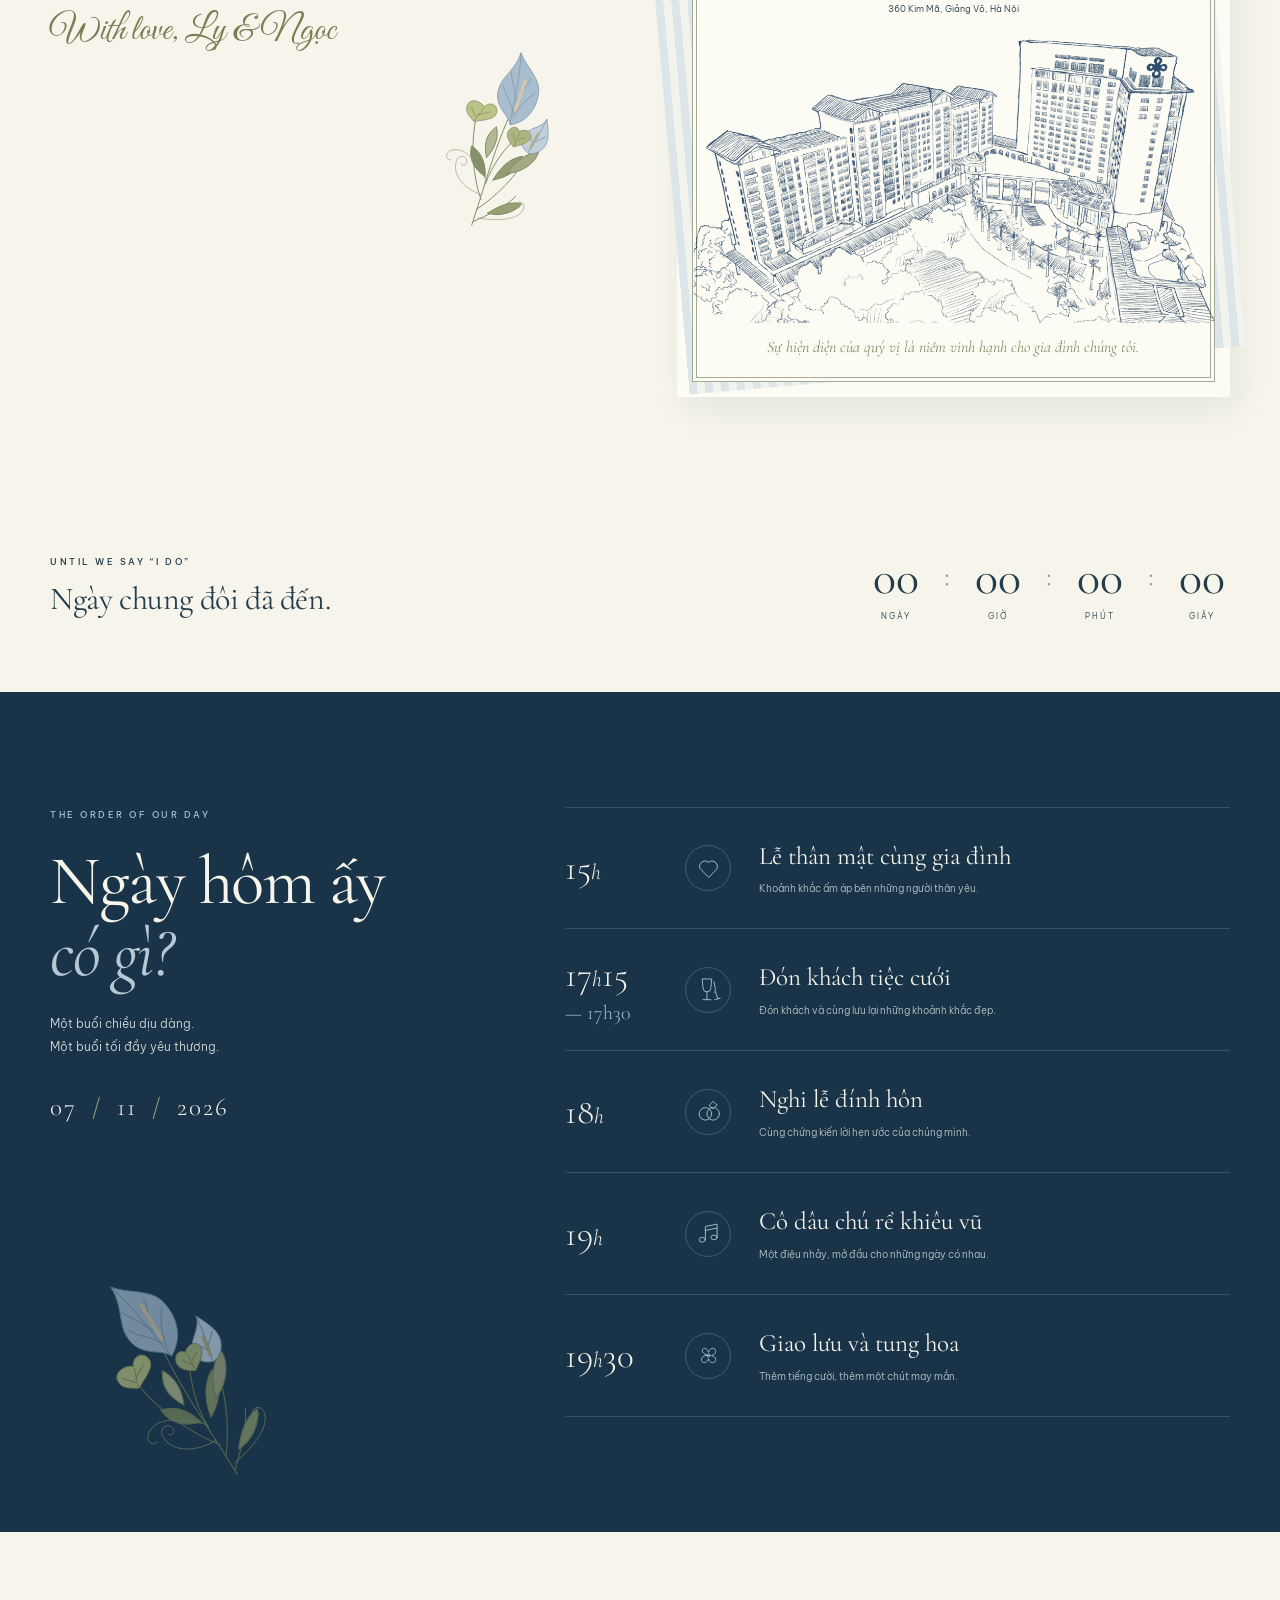
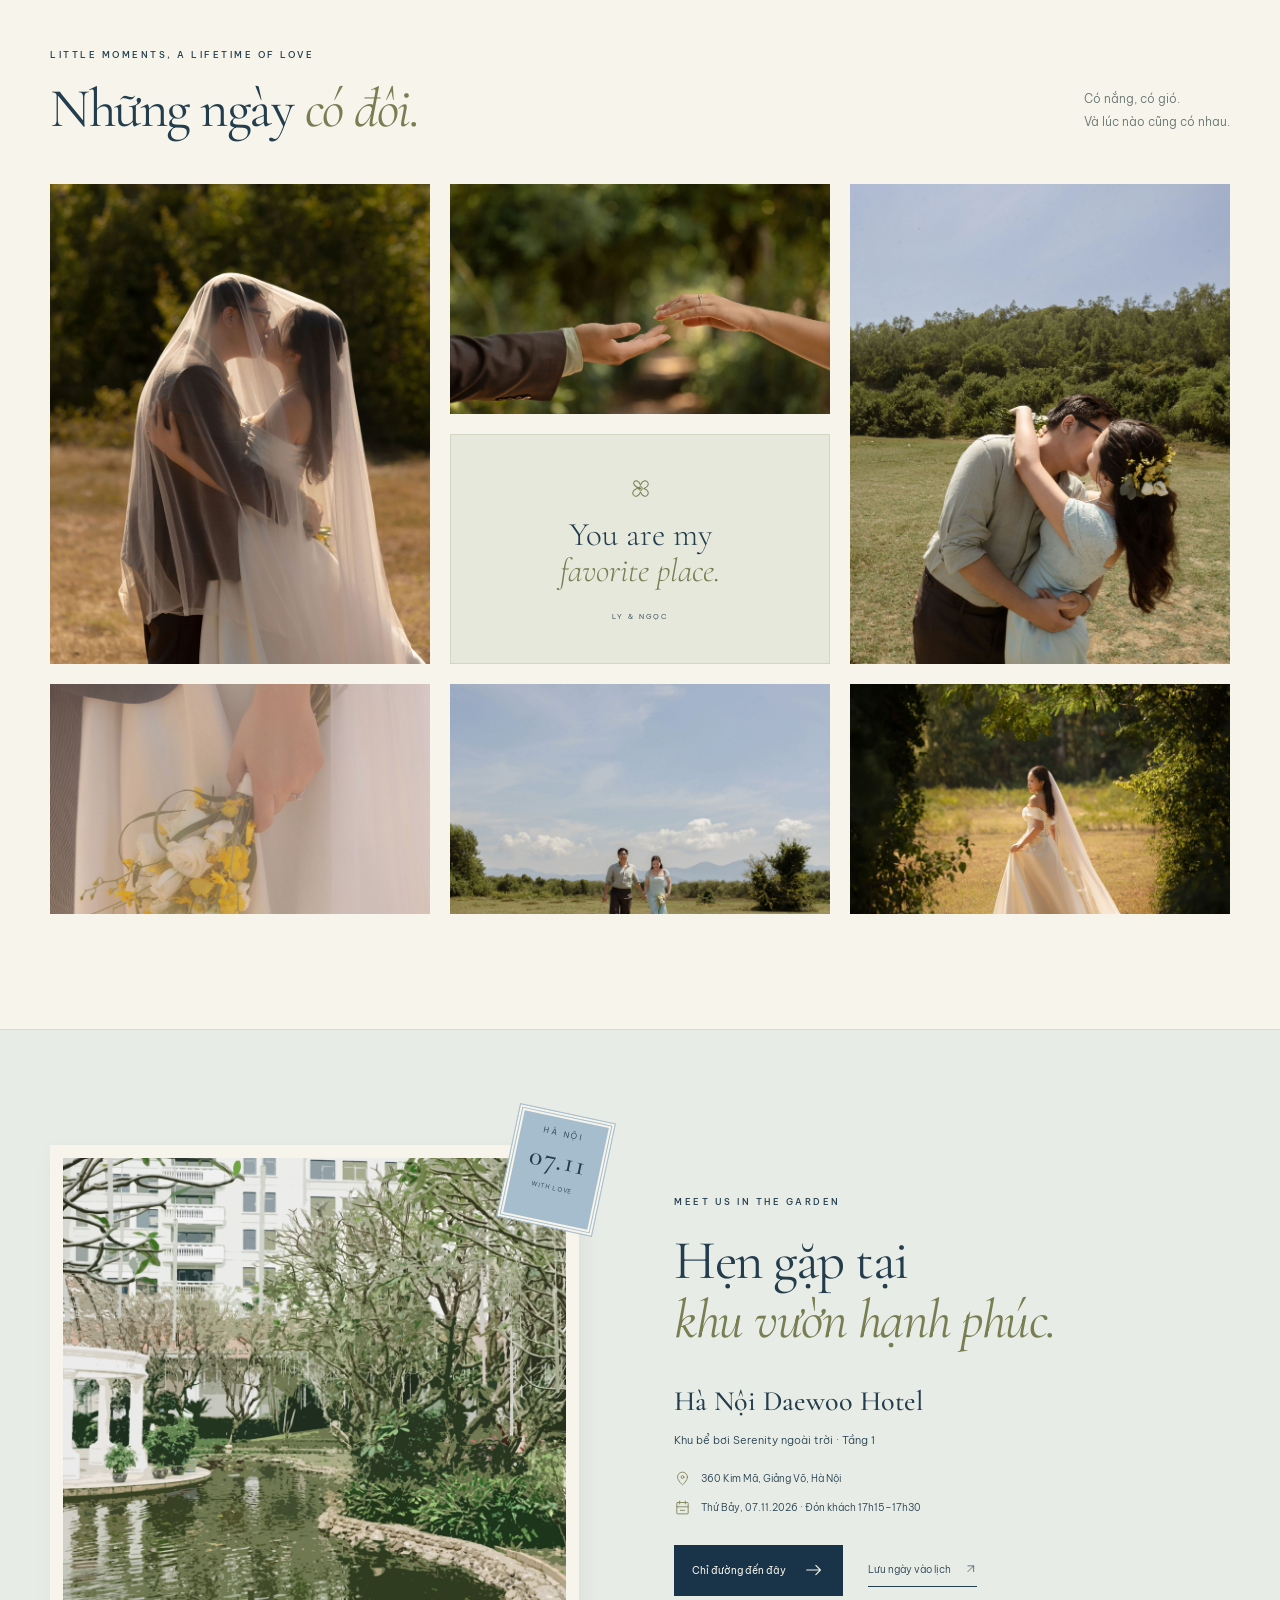
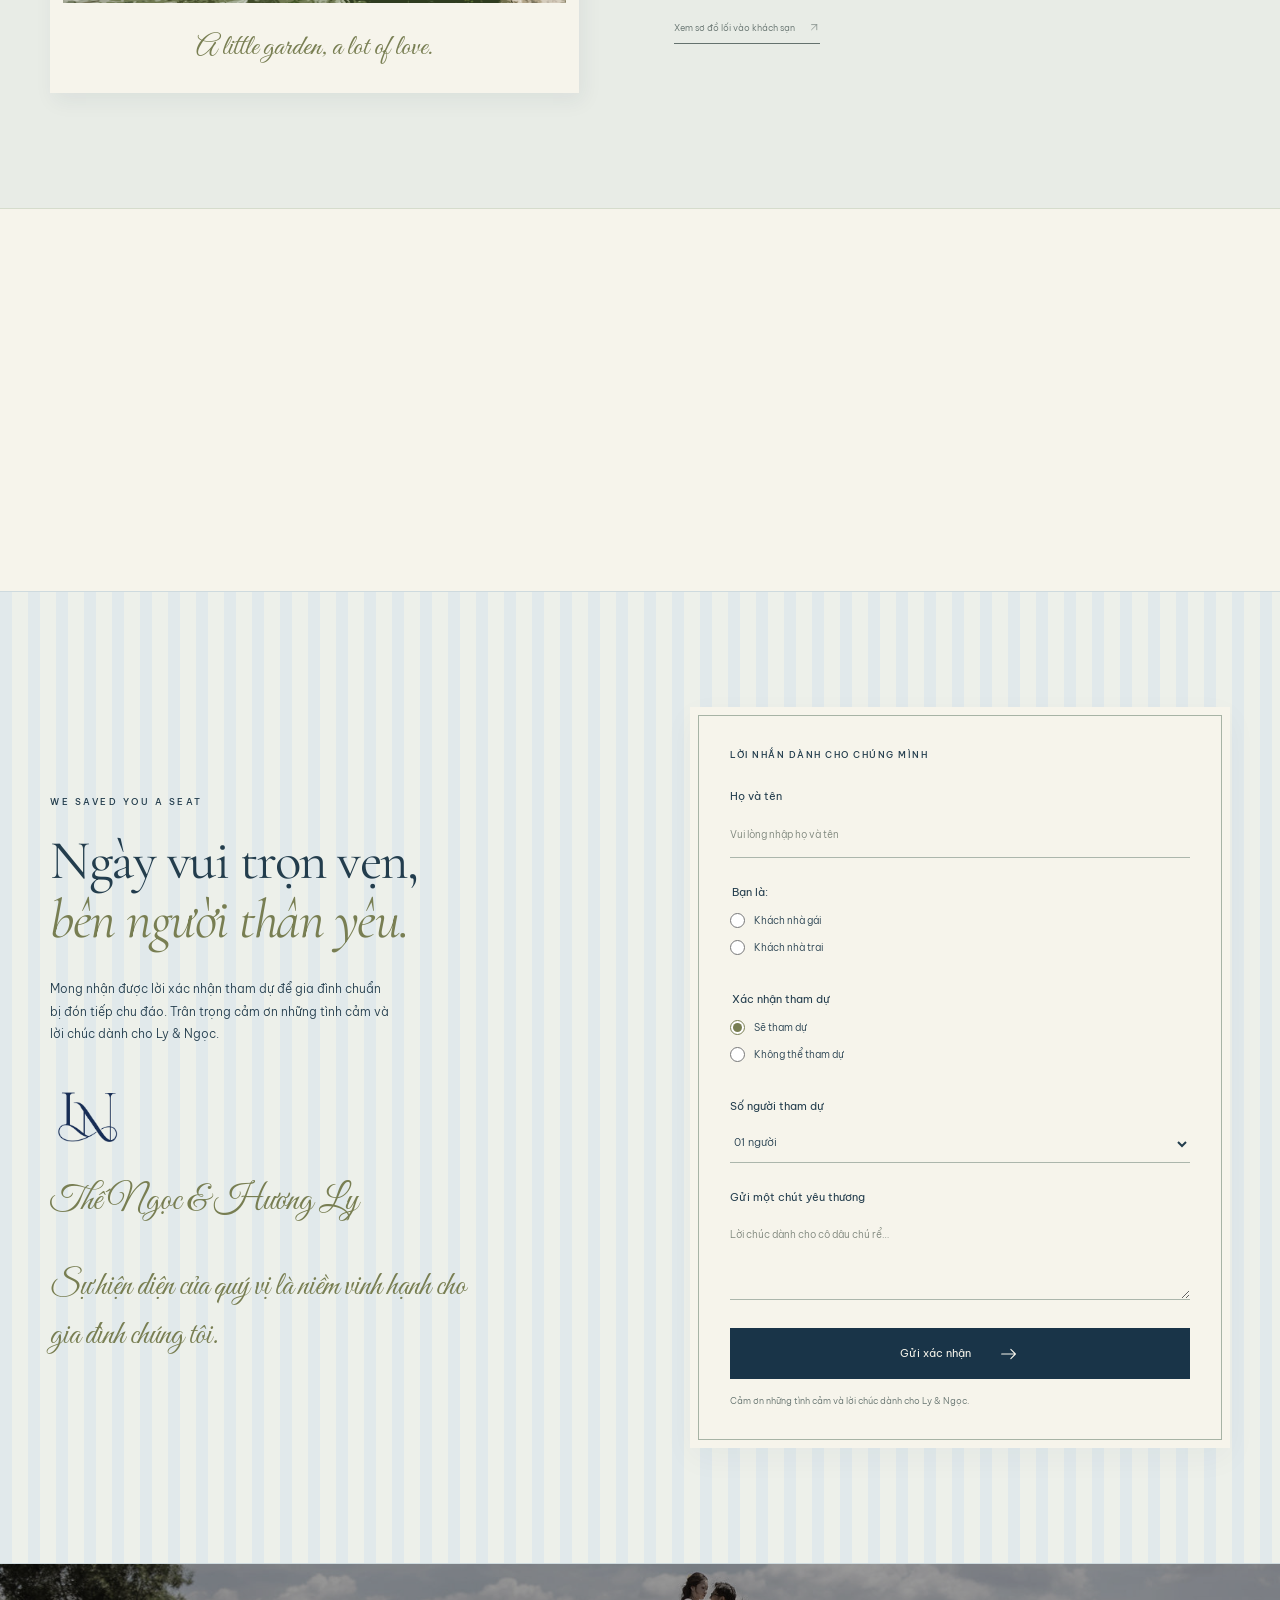
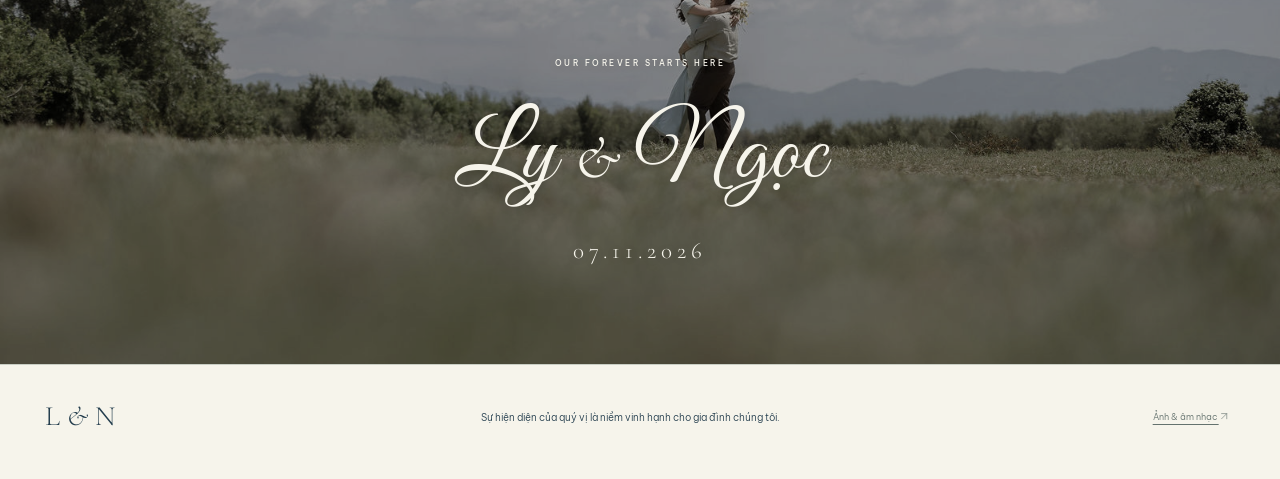
==== commit 2a2e66ea: "Replace wedding background music with requested Giai cuu the gioi demo" ====
--- a/index.html
+++ b/index.html
@@ -74,8 +74,8 @@
     <link rel="preload" as="image" href="assets/edited/cover.jpg" />
     <link rel="stylesheet" href="styles.css?v=20261007-welcome" />
     <script src="rsvp-config.js?v=20261007-native-side" defer=""></script>
-    <script src="i18n.js?v=20261007-welcome" defer=""></script>
-    <script src="script.js?v=20261007-native-side" defer=""></script>
+    <script src="i18n.js?v=20261008-music" defer=""></script>
+    <script src="script.js?v=20261008-music" defer=""></script>
   </head>
   <body>
     <a class="skip-link" href="#main" data-i18n="skip">Đến nội dung chính</a>
@@ -949,7 +949,7 @@
     </footer>
     <audio
       id="background-music"
-      src="assets/mot-doi.mp3"
+      src="assets/giai-cuu-the-gioi.m4a"
       autoplay=""
       loop=""
       preload="auto"
@@ -958,15 +958,13 @@
     <button
       id="music-toggle"
       class="music-toggle"
-      aria-label="Bật nhạc một đời"
+      aria-label="Bật nhạc Giải cứu thế giới"
       aria-pressed="false"
     >
       <span class="music-disc"><span></span></span
       ><span class="music-label"
-        ><strong>một đời</strong
-        ><small id="music-status"
-          >14 Casper · Bon Nghiêm · buitruonglinh</small
-        ></span
+        ><strong>Giải cứu thế giới</strong
+        ><small id="music-status">Full Demo</small></span
       ><span class="sound-bars" aria-hidden="true"
         ><i></i><i></i><i></i><i></i
       ></span>
@@ -1046,15 +1044,15 @@
       <h2 id="credits-title" data-i18n="credits.title">Ảnh &amp; âm nhạc</h2>
       <p data-i18n="credits.photo">Ảnh cưới: XOÀI STUDIO · Ly &amp; Ngọc.</p>
       <p data-i18n="credits.music">
-        Nhạc nền: “một đời” — 14 Casper, Bon Nghiêm, buitruonglinh.
+        Nhạc nền: “Giải cứu thế giới” · Full Demo.
       </p>
       <a
         class="text-link"
-        href="https://bfan.link/mot-doi"
+        href="https://www.youtube.com/watch?v=VGZFE1jTZgY"
         target="_blank"
         rel="noopener noreferrer"
         data-i18n="credits.listen"
-        >Nghe trên kênh phát hành chính thức
+        >Nghe bản nhạc trên YouTube
         <svg class="inline-icon" aria-hidden="true" focusable="false">
           <use href="#arrow-up-right"></use></svg
       ></a>
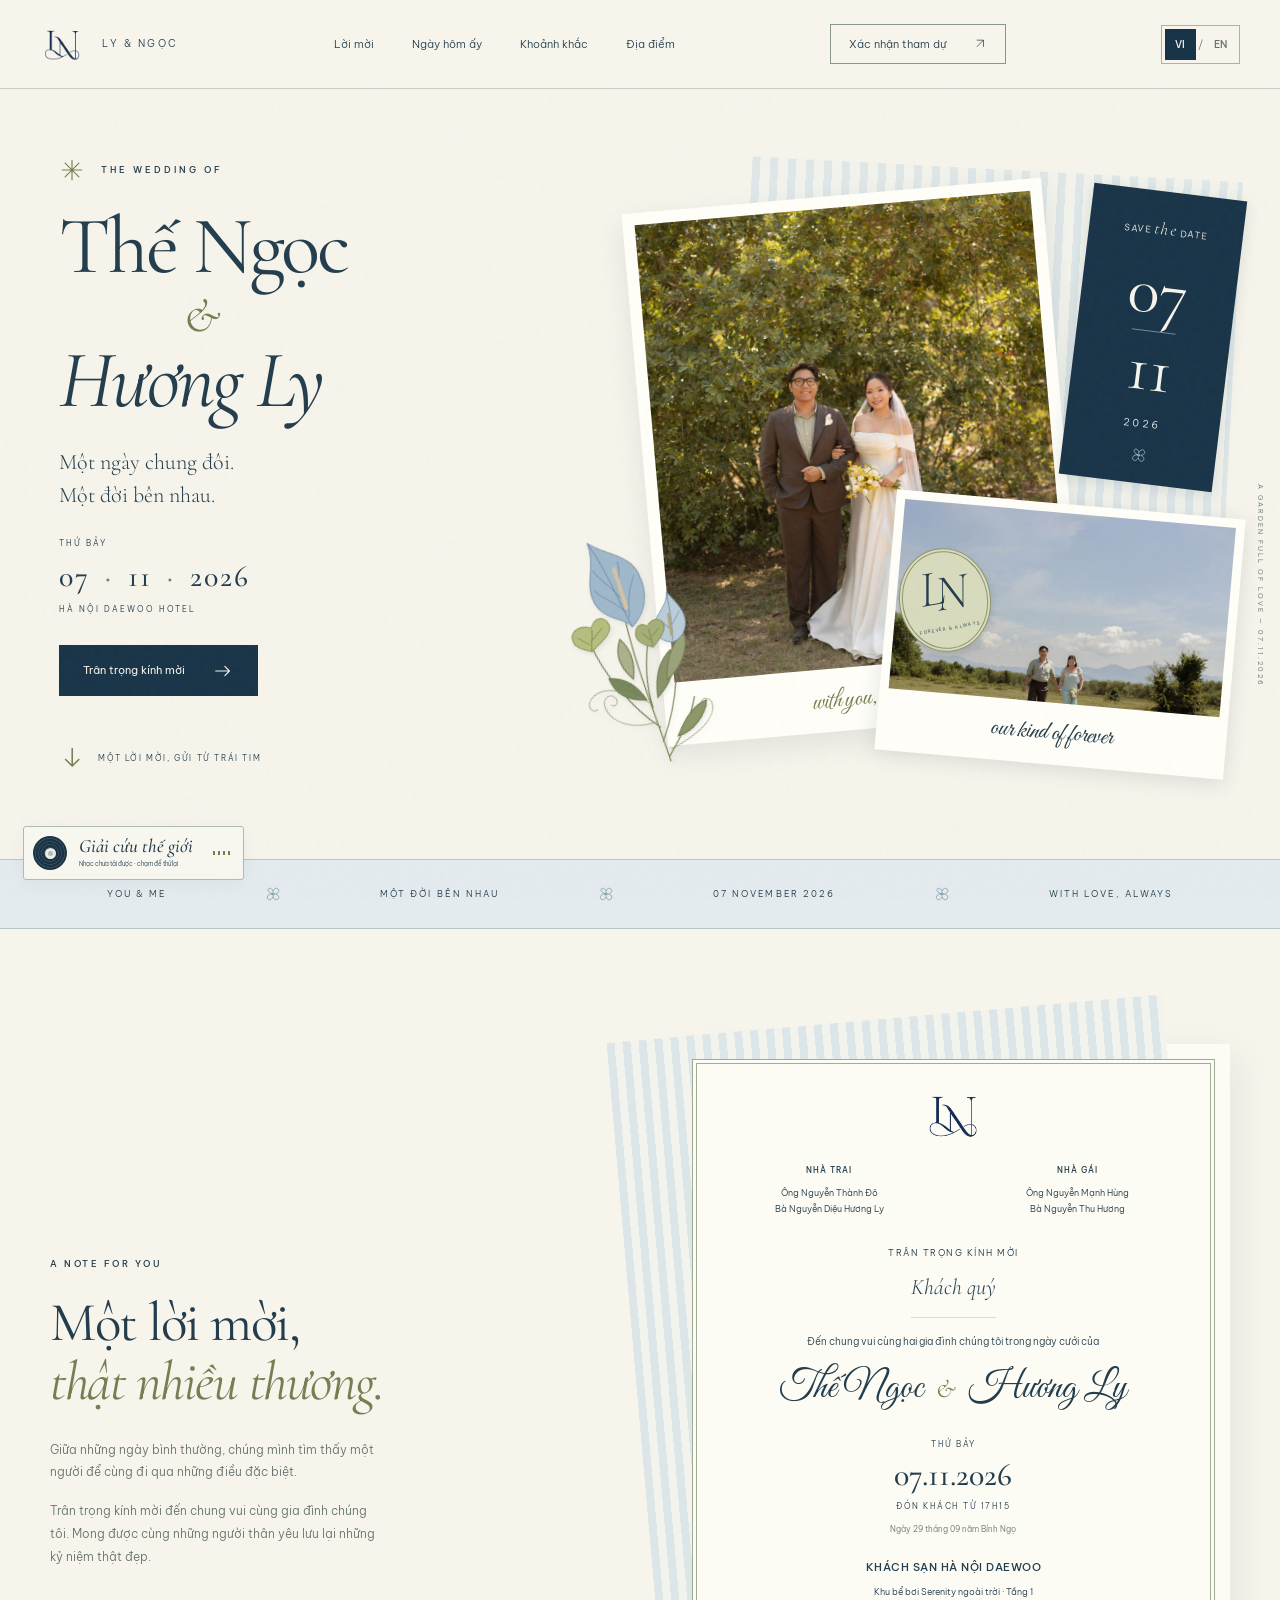
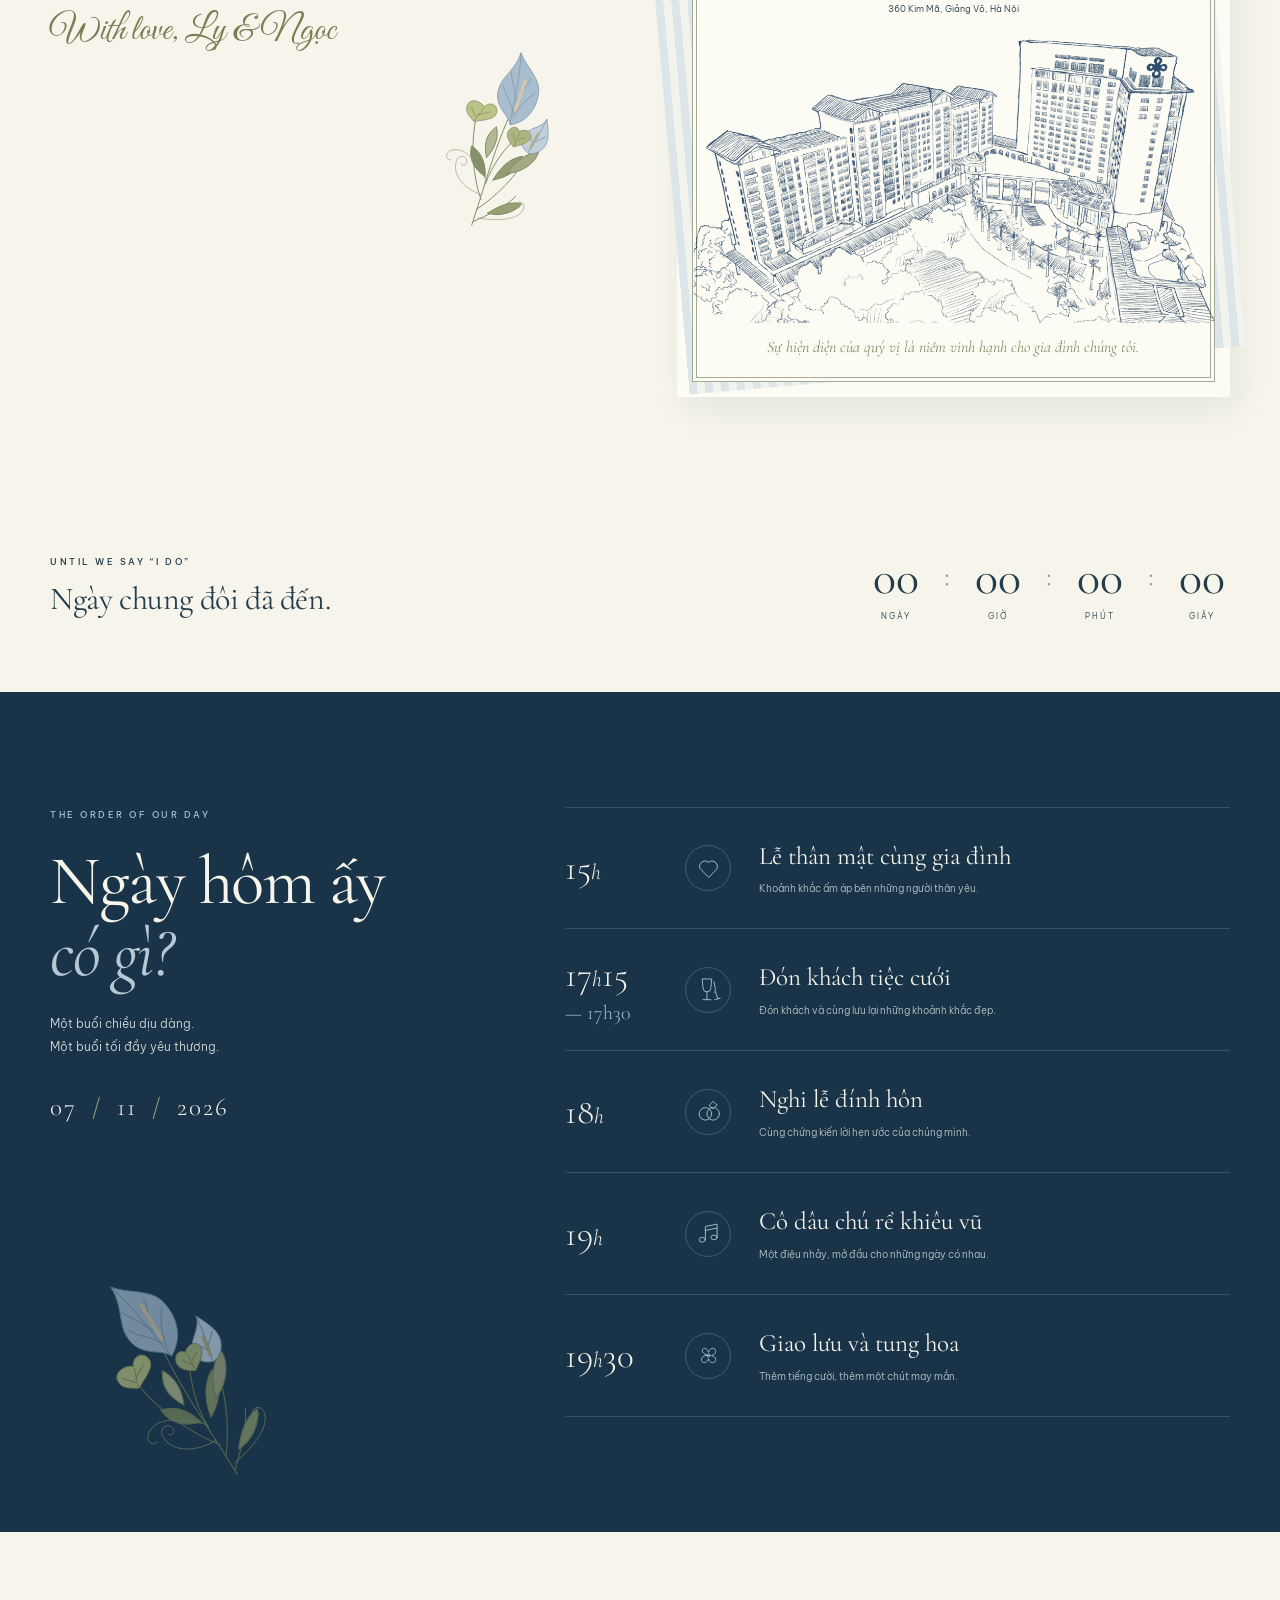
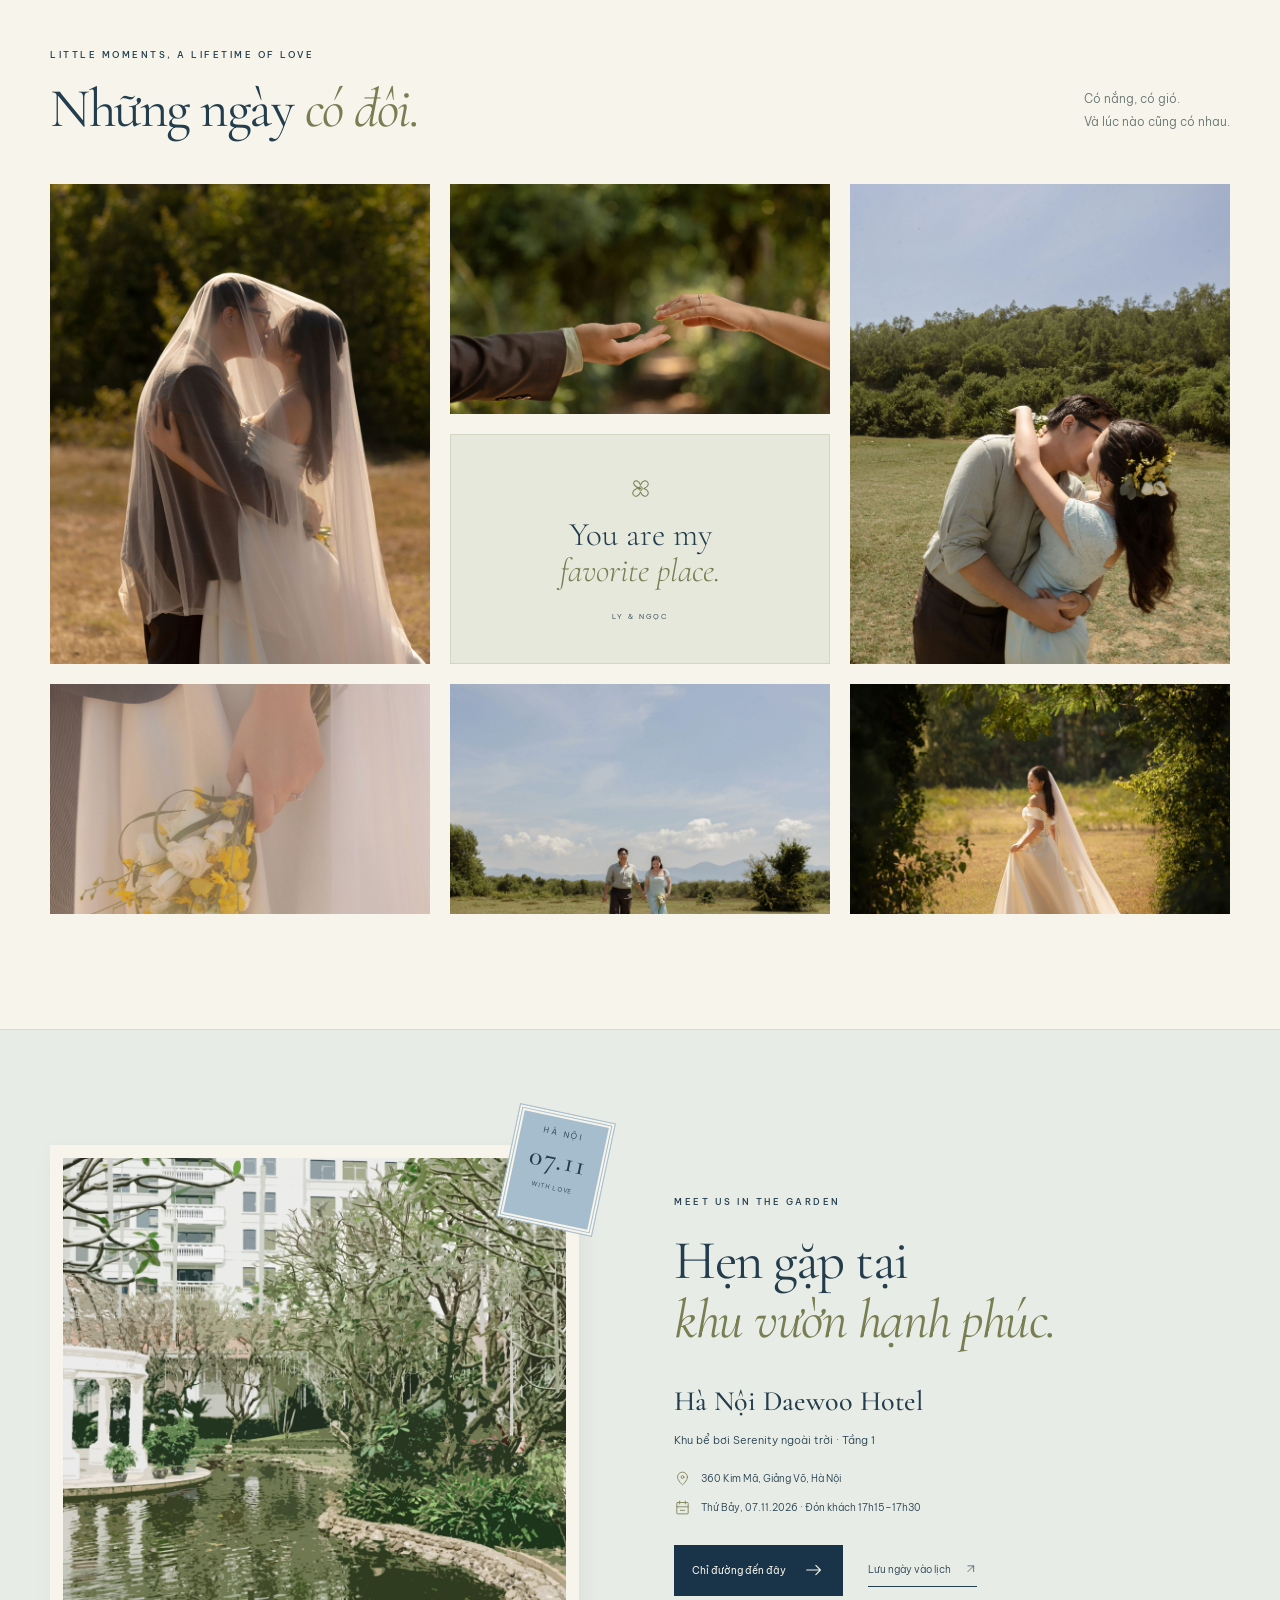
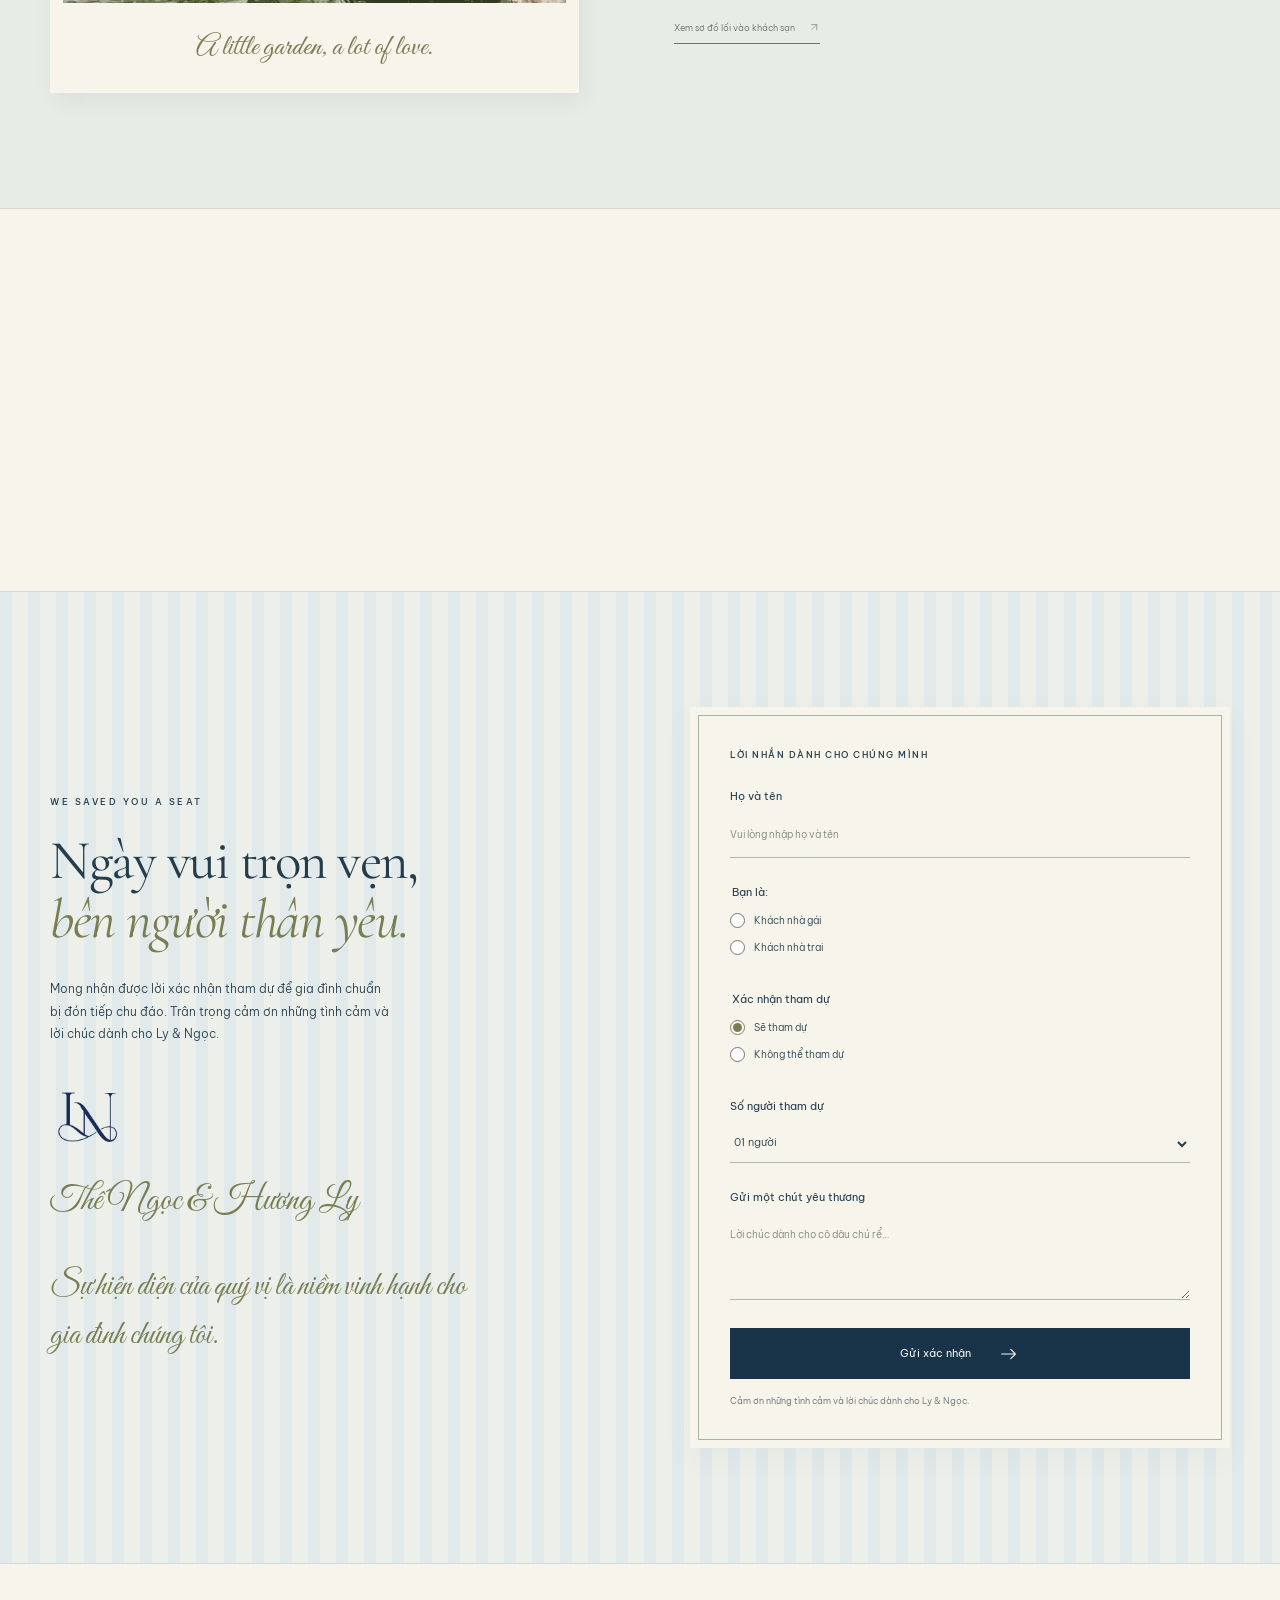
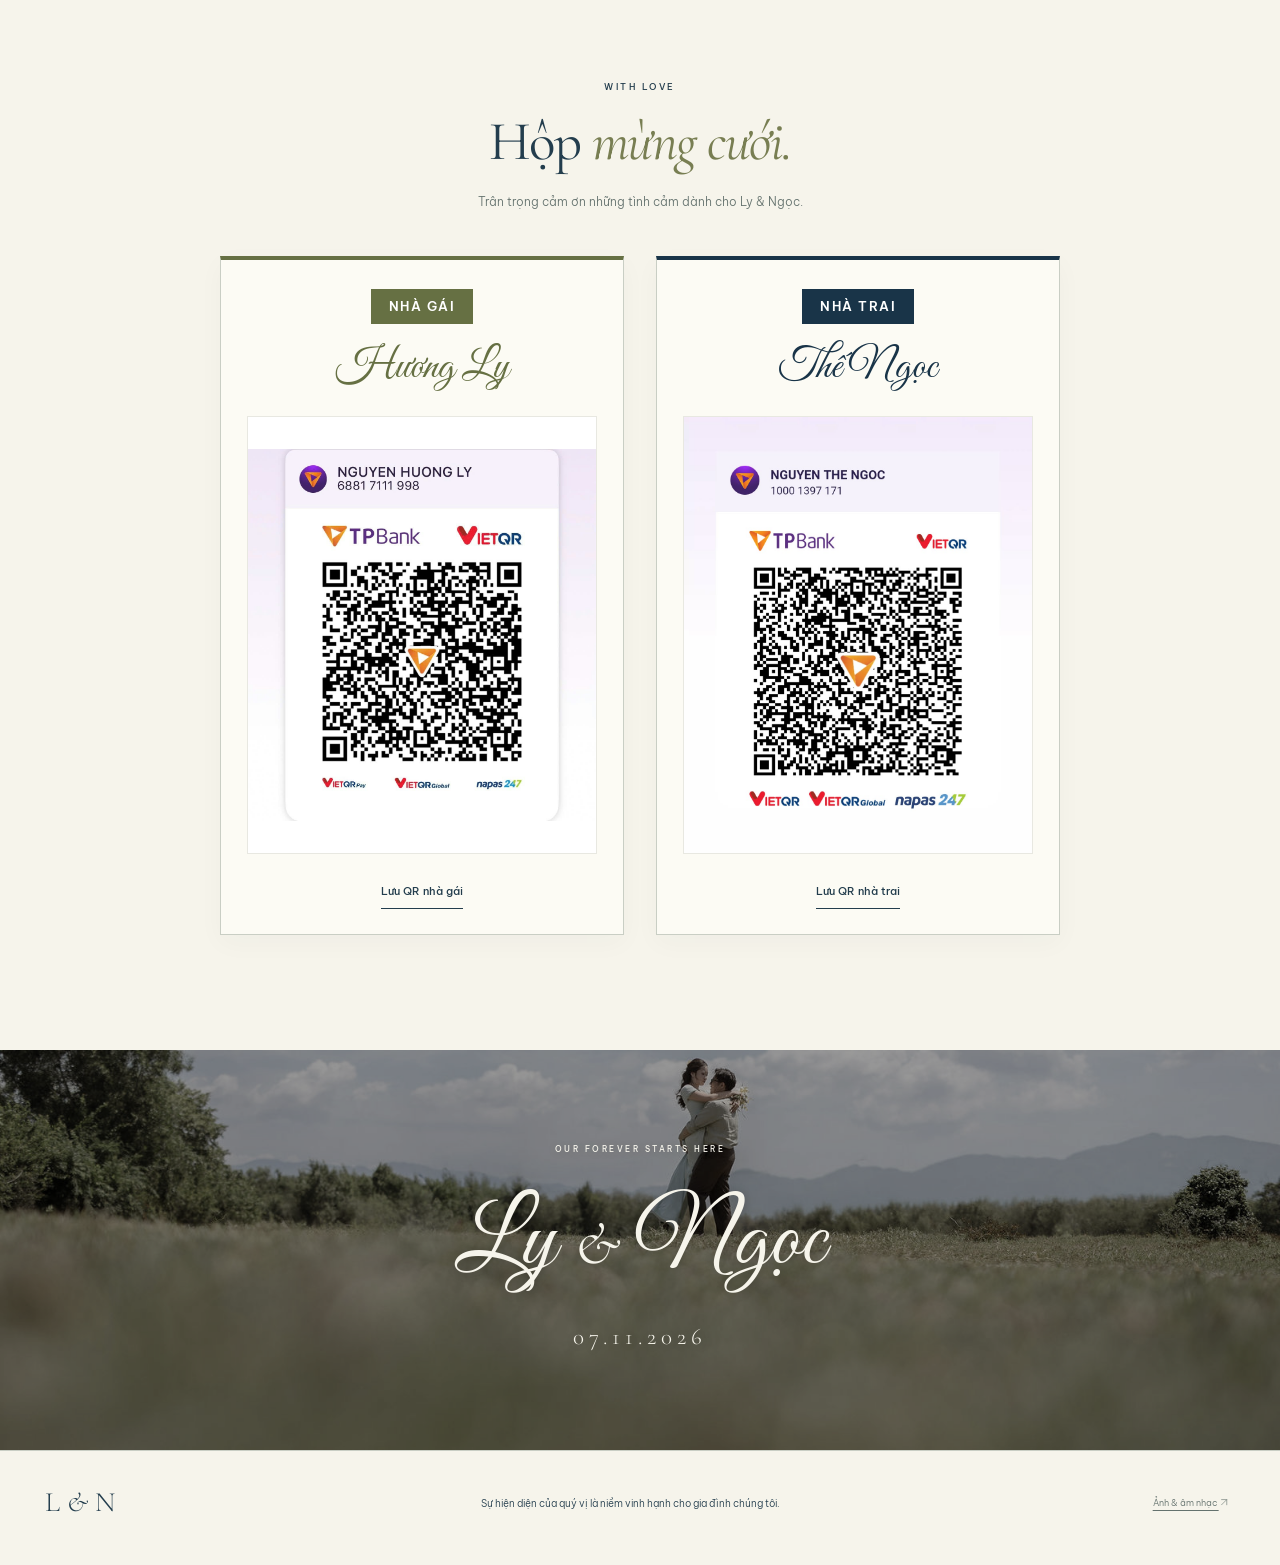
==== commit 4173408b: "Add clearly labeled bride and groom wedding gift QR cards" ====
--- a/index.html
+++ b/index.html
@@ -72,9 +72,9 @@
       rel="stylesheet"
     />
     <link rel="preload" as="image" href="assets/edited/cover.jpg" />
-    <link rel="stylesheet" href="styles.css?v=20261007-welcome" />
+    <link rel="stylesheet" href="styles.css?v=20261010-qr" />
     <script src="rsvp-config.js?v=20261007-native-side" defer=""></script>
-    <script src="i18n.js?v=20261008-music" defer=""></script>
+    <script src="i18n.js?v=20261010-qr" defer=""></script>
     <script src="script.js?v=20261008-music" defer=""></script>
   </head>
   <body>
@@ -919,6 +919,85 @@
           </div>
         </div>
       </section>
+      <section
+        class="gifts-section section container"
+        id="wedding-gifts"
+        aria-labelledby="gifts-title"
+      >
+        <div class="gifts-heading reveal">
+          <p class="eyebrow">WITH LOVE</p>
+          <h2 id="gifts-title" data-i18n="gifts.title">
+            Hộp <em>mừng cưới.</em>
+          </h2>
+          <p data-i18n="gifts.intro">
+            Trân trọng cảm ơn những tình cảm dành cho Ly &amp; Ngọc.
+          </p>
+        </div>
+        <div class="gift-cards">
+          <article
+            class="gift-card gift-card--bride reveal"
+            aria-labelledby="bride-gift-title"
+          >
+            <p class="gift-family" data-i18n="gifts.bride">Nhà gái</p>
+            <h3 id="bride-gift-title">Hương Ly</h3>
+            <a
+              class="gift-qr"
+              href="assets/qr/nha-gai.jpg"
+              target="_blank"
+              rel="noopener noreferrer"
+              aria-label="Xem ảnh QR nhà gái — Nguyễn Hương Ly"
+              data-i18n-aria-label="gifts.openBride"
+            >
+              <img
+                src="assets/qr/nha-gai.jpg"
+                width="1206"
+                height="1289"
+                alt="Mã QR mừng cưới nhà gái — Nguyễn Hương Ly, TPBank"
+                data-i18n-alt="gifts.altBride"
+                loading="lazy"
+              />
+            </a>
+            <a
+              class="text-link gift-download"
+              href="assets/qr/nha-gai.jpg"
+              download="QR-Nha-gai-Huong-Ly.jpg"
+              data-i18n="gifts.saveBride"
+              >Lưu QR nhà gái</a
+            >
+          </article>
+          <article
+            class="gift-card gift-card--groom reveal"
+            aria-labelledby="groom-gift-title"
+          >
+            <p class="gift-family" data-i18n="gifts.groom">Nhà trai</p>
+            <h3 id="groom-gift-title">Thế Ngọc</h3>
+            <a
+              class="gift-qr"
+              href="assets/qr/nha-trai.jpg"
+              target="_blank"
+              rel="noopener noreferrer"
+              aria-label="Xem ảnh QR nhà trai — Nguyễn Thế Ngọc"
+              data-i18n-aria-label="gifts.openGroom"
+            >
+              <img
+                src="assets/qr/nha-trai.jpg"
+                width="1080"
+                height="2109"
+                alt="Mã QR mừng cưới nhà trai — Nguyễn Thế Ngọc, TPBank"
+                data-i18n-alt="gifts.altGroom"
+                loading="lazy"
+              />
+            </a>
+            <a
+              class="text-link gift-download"
+              href="assets/qr/nha-trai.jpg"
+              download="QR-Nha-trai-The-Ngoc.jpg"
+              data-i18n="gifts.saveGroom"
+              >Lưu QR nhà trai</a
+            >
+          </article>
+        </div>
+      </section>
       <section class="closing">
         <img
           src="assets/edited/meadow.jpg"
--- a/styles.css
+++ b/styles.css
@@ -1233,6 +1233,89 @@
   border-top: 1px solid var(--line);
   margin-top: 15px;
   padding-top: 15px;
+}
+.gifts-heading {
+  text-align: center;
+  margin-bottom: 42px;
+}
+.gifts-heading h2 {
+  margin: 16px 0 20px;
+}
+.gifts-heading > p:last-child {
+  max-width: 430px;
+  margin-inline: auto;
+  color: var(--muted);
+  font-size: 12px;
+}
+.gift-cards {
+  display: grid;
+  grid-template-columns: repeat(2, minmax(0, 1fr));
+  gap: 32px;
+  max-width: 840px;
+  margin-inline: auto;
+}
+.gift-card {
+  --gift-accent: #667043;
+  padding: 29px 26px 25px;
+  text-align: center;
+  background: #fcfbf4;
+  border: 1px solid var(--line);
+  border-top: 4px solid var(--gift-accent);
+  box-shadow: 0 8px 25px #19344808;
+}
+.gift-card--groom {
+  --gift-accent: var(--navy);
+}
+.gift-family {
+  display: inline-block;
+  padding: 5px 18px;
+  background: var(--gift-accent);
+  color: #fff;
+  font-size: 13px;
+  font-weight: 600;
+  letter-spacing: 1.5px;
+  text-transform: uppercase;
+}
+.gift-card h3 {
+  margin: 17px 0 21px;
+  font-family: var(--script);
+  font-size: 42px;
+  line-height: 1.3;
+  color: var(--gift-accent);
+}
+.gift-qr {
+  display: block;
+  aspect-ratio: 4 / 5;
+  background: #fff;
+  overflow: hidden;
+  border: 1px solid #e8e8e1;
+}
+.gift-qr img {
+  width: 100%;
+  height: 100%;
+  object-fit: contain;
+}
+.gift-card--groom .gift-qr img {
+  /* Frame the bank card inside the supplied screenshot's blank margins. */
+  object-fit: cover;
+  object-position: 50% 52%;
+}
+.gift-download {
+  margin-top: 21px;
+  font-weight: 500;
+}
+@media (max-width: 600px) {
+  .gift-cards {
+    grid-template-columns: 1fr;
+    max-width: 390px;
+    gap: 26px;
+  }
+  .gift-card {
+    padding: 25px 20px 23px;
+  }
+  .gift-card h3 {
+    font-size: 38px;
+  }
 }
 .closing {
   height: 400px;
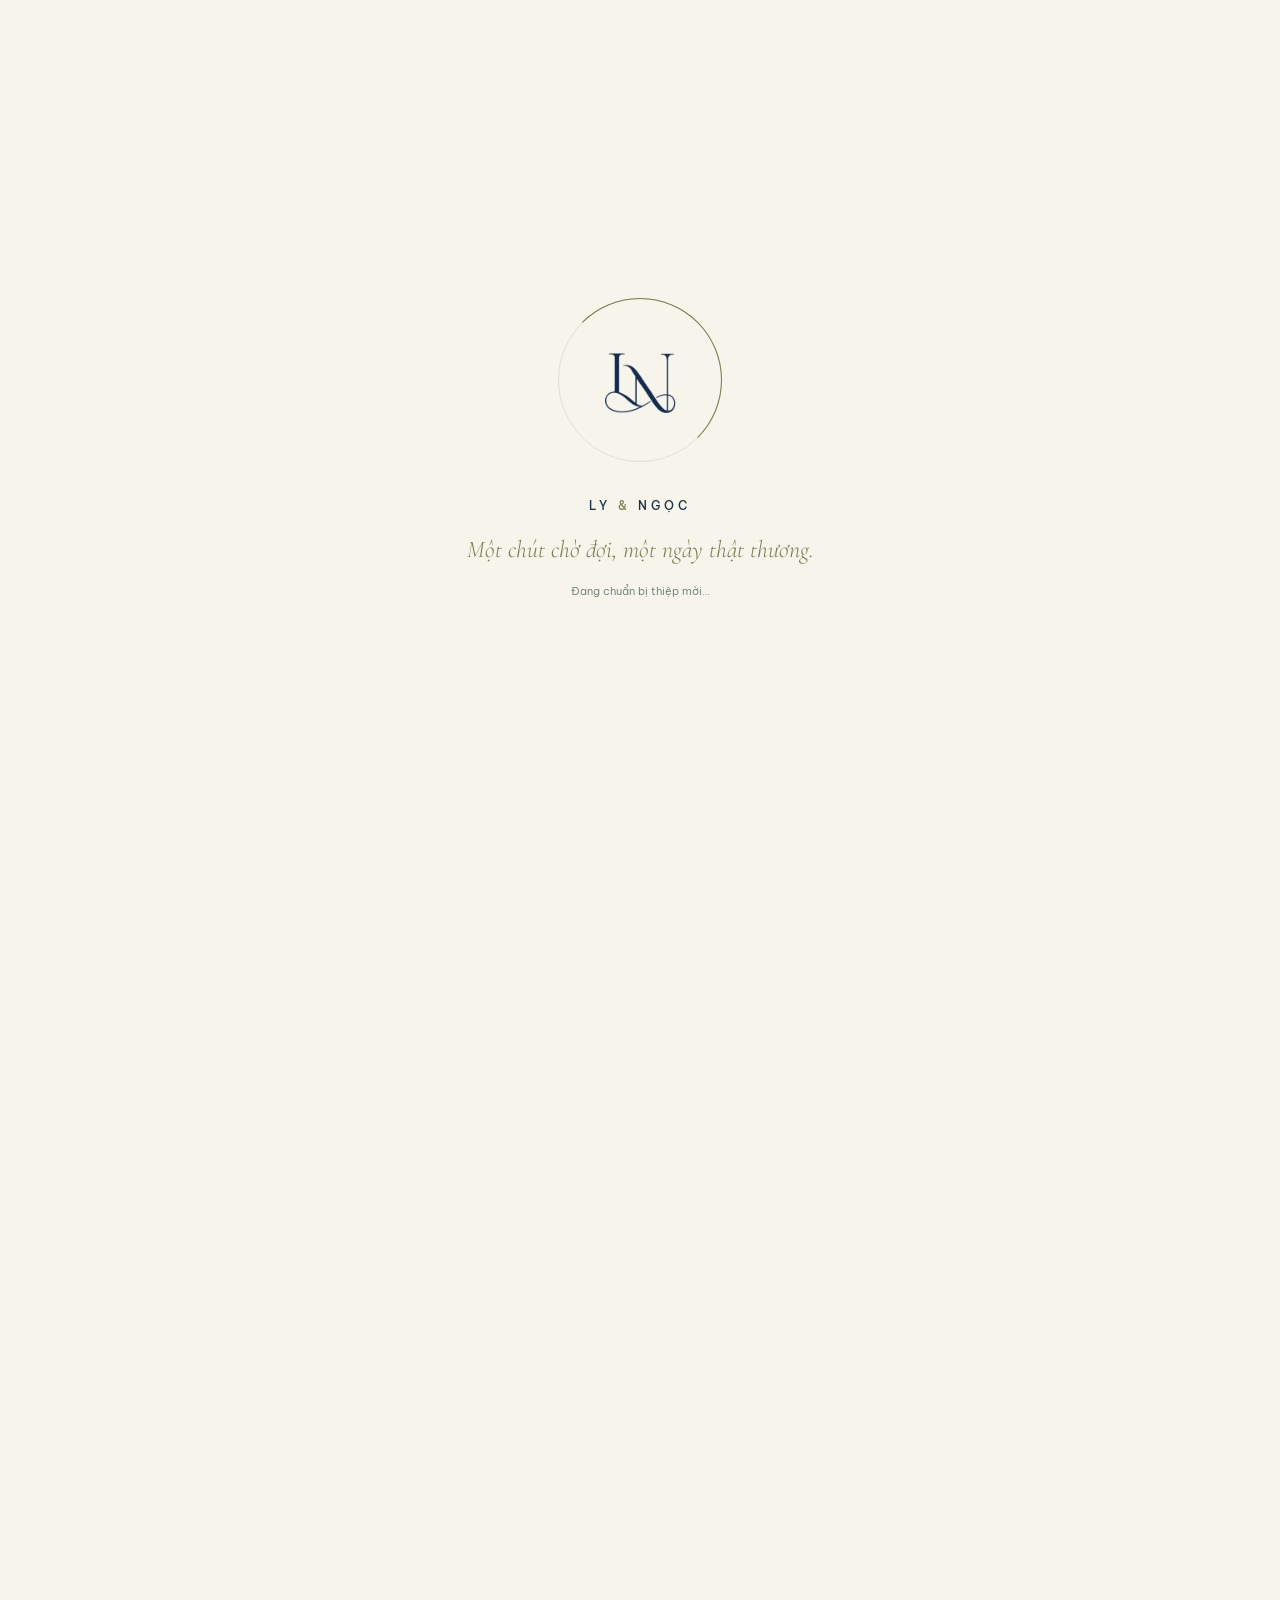
==== commit 1c53bcfc: "Add LN loading animation and staggered scroll reveals" ====
--- a/index.html
+++ b/index.html
@@ -4,6 +4,38 @@
     <meta charset="UTF-8" />
     <meta name="viewport" content="width=device-width, initial-scale=1" />
     <meta name="theme-color" content="#f6f4eb" />
+    <script>
+      document.documentElement.classList.add("is-loading");
+      window.weddingBootTimer = setTimeout(function () {
+        document.documentElement.classList.remove(
+          "is-loading",
+          "is-unveiling",
+          "motion-ready",
+        );
+        document.getElementById("page-loader")?.setAttribute("hidden", "");
+        document.getElementById("main")?.removeAttribute("aria-busy");
+        document.dispatchEvent(new Event("wedding:ready"));
+      }, 20000);
+    </script>
+    <style>
+      #page-loader {
+        display: none;
+      }
+      html.is-loading {
+        overflow: hidden;
+      }
+      html.is-loading #page-loader {
+        display: grid;
+        position: fixed;
+        inset: 0;
+        z-index: 1000;
+        place-items: center;
+        background: #f6f4eb;
+      }
+      html.is-loading body > :not(#page-loader) {
+        visibility: hidden;
+      }
+    </style>
     <meta
       name="description"
       content="Trân trọng kính mời đến chung vui cùng Thế Ngọc &amp; Hương Ly. 17h15, Thứ Bảy 07.11.2026 · Khu bể bơi Serenity, khách sạn Hà Nội Daewoo."
@@ -72,12 +104,43 @@
       rel="stylesheet"
     />
     <link rel="preload" as="image" href="assets/edited/cover.jpg" />
-    <link rel="stylesheet" href="styles.css?v=20261010-qr" />
+    <link rel="preload" as="image" href="assets/stationery/monogram.png" />
+    <link rel="stylesheet" href="styles.css?v=20261010-motion" />
     <script src="rsvp-config.js?v=20261007-native-side" defer=""></script>
-    <script src="i18n.js?v=20261010-qr" defer=""></script>
-    <script src="script.js?v=20261008-music" defer=""></script>
+    <script src="i18n.js?v=20261010-motion" defer=""></script>
+    <script src="experience.js?v=20261010-motion" defer=""></script>
+    <script src="script.js?v=20261010-motion" defer=""></script>
   </head>
   <body>
+    <div
+      id="page-loader"
+      class="page-loader"
+      role="status"
+      aria-live="polite"
+      aria-atomic="true"
+    >
+      <div class="loader-content">
+        <div class="loader-emblem" aria-hidden="true">
+          <span class="loader-orbit"></span>
+          <img
+            class="loader-monogram"
+            src="assets/stationery/monogram.png"
+            width="90"
+            height="87"
+            alt=""
+            fetchpriority="high"
+          />
+          <span class="loader-dots"><i></i><i></i><i></i></span>
+        </div>
+        <p class="loader-names">LY <span>&amp;</span> NGỌC</p>
+        <p class="loader-caption" data-i18n="loading.message">
+          Một chút chờ đợi, một ngày thật thương.
+        </p>
+        <span class="loader-status" data-i18n="loading.status"
+          >Đang chuẩn bị thiệp mời…</span
+        >
+      </div>
+    </div>
     <a class="skip-link" href="#main" data-i18n="skip">Đến nội dung chính</a>
     <svg class="svg-defs" xmlns="http://www.w3.org/2000/svg" aria-hidden="true">
       <symbol id="arrow" viewBox="0 0 24 24">
--- a/styles.css
+++ b/styles.css
@@ -1,5 +1,6 @@
 @charset "UTF-8";
 :root {
+  --small-text-increase: 0px;
   --paper: #f6f4eb;
   --cream: #eeeddf;
   --navy: #193448;
@@ -25,7 +26,7 @@
   background: var(--paper);
   color: var(--ink);
   font-family: var(--sans);
-  font-size: 13px;
+  font-size: calc(13px + var(--small-text-increase));
   line-height: 1.9;
   font-weight: 300;
 }
@@ -115,7 +116,7 @@
   padding-block: 115px;
 }
 .eyebrow {
-  font-size: 9px;
+  font-size: calc(9px + var(--small-text-increase));
   letter-spacing: 2.5px;
   font-weight: 500;
   line-height: 1.8;
@@ -157,7 +158,7 @@
   padding: 13px 24px;
   background: var(--navy);
   color: var(--paper);
-  font-size: 11px;
+  font-size: calc(11px + var(--small-text-increase));
   font-weight: 400;
   transition:
     background 0.2s,
@@ -174,7 +175,7 @@
   gap: 14px;
   border-bottom: 1px solid currentColor;
   padding: 7px 0;
-  font-size: 11px;
+  font-size: calc(11px + var(--small-text-increase));
   line-height: 1.8;
 }
 .text-link:hover {
@@ -206,13 +207,13 @@
   mix-blend-mode: multiply;
 }
 .brand > span {
-  font-size: 10px;
+  font-size: calc(10px + var(--small-text-increase));
   letter-spacing: 2.5px;
 }
 .desktop-nav {
   display: flex;
   gap: 38px;
-  font-size: 11px;
+  font-size: calc(11px + var(--small-text-increase));
 }
 .desktop-nav a {
   padding: 10px 0;
@@ -233,7 +234,7 @@
   width: 100%;
 }
 .nav-cta {
-  font-size: 11px;
+  font-size: calc(11px + var(--small-text-increase));
   border: 1px solid #89988d;
   padding: 9px 18px;
   display: flex;
@@ -255,7 +256,7 @@
   min-width: 31px;
   min-height: 31px;
   padding: 4px;
-  font-size: 10px;
+  font-size: calc(10px + var(--small-text-increase));
   font-weight: 500;
 }
 .language-switch button[aria-pressed="true"] {
@@ -263,7 +264,7 @@
   background: var(--navy);
 }
 .language-switch > span {
-  font-size: 10px;
+  font-size: calc(10px + var(--small-text-increase));
 }
 .menu-toggle {
   display: none;
@@ -333,7 +334,7 @@
   margin-bottom: 28px;
 }
 .hero-date > span {
-  font-size: 8px;
+  font-size: calc(8px + var(--small-text-increase));
   letter-spacing: 2px;
 }
 .hero-date strong {
@@ -349,7 +350,7 @@
   padding: 0 6px;
 }
 .scroll-cue {
-  font-size: 8px;
+  font-size: calc(8px + var(--small-text-increase));
   letter-spacing: 1.6px;
   display: flex;
   align-items: center;
@@ -410,7 +411,7 @@
   box-shadow: 0 4px 15px #19344820;
 }
 .date-card > span {
-  font-size: 9px;
+  font-size: calc(9px + var(--small-text-increase));
   letter-spacing: 1.3px;
 }
 .date-card > span i {
@@ -432,7 +433,7 @@
   margin-top: 9px;
 }
 .date-card small {
-  font-size: 10px;
+  font-size: calc(10px + var(--small-text-increase));
   letter-spacing: 3px;
 }
 .date-card > .icon {
@@ -502,7 +503,7 @@
   top: 7px;
 }
 .crest-seal small {
-  font-size: 4.5px;
+  font-size: calc(4.5px + var(--small-text-increase));
   letter-spacing: 0.8px;
   margin-top: 16px;
 }
@@ -511,7 +512,7 @@
   right: -37px;
   top: 310px;
   writing-mode: vertical-rl;
-  font-size: 7px;
+  font-size: calc(7px + var(--small-text-increase));
   letter-spacing: 2px;
   color: var(--muted);
 }
@@ -526,7 +527,7 @@
   padding-inline: 30px;
 }
 .ribbon span {
-  font-size: 9px;
+  font-size: calc(9px + var(--small-text-increase));
   letter-spacing: 2.1px;
 }
 .ribbon .icon {
@@ -554,7 +555,7 @@
   max-width: 335px;
   color: var(--muted);
   margin-top: 16px;
-  font-size: 12px;
+  font-size: calc(12px + var(--small-text-increase));
 }
 .script-signature {
   display: block;
@@ -604,11 +605,11 @@
   grid-template-columns: 1fr 1fr;
   gap: 20px;
   margin-bottom: 27px;
-  font-size: 9px;
+  font-size: calc(9px + var(--small-text-increase));
   line-height: 1.8;
 }
 .families span {
-  font-size: 8px;
+  font-size: calc(8px + var(--small-text-increase));
   font-weight: 500;
   letter-spacing: 1px;
 }
@@ -616,7 +617,7 @@
   margin-top: 7px;
 }
 .card-label {
-  font-size: 9px;
+  font-size: calc(9px + var(--small-text-increase));
   letter-spacing: 1.5px;
 }
 .guest-dedication {
@@ -629,7 +630,7 @@
   padding-bottom: 8px;
 }
 .card-note {
-  font-size: 10px;
+  font-size: calc(10px + var(--small-text-increase));
   margin-top: 9px;
   max-width: 320px;
   margin-inline: auto;
@@ -639,7 +640,7 @@
   position: relative;
   padding: 17px 0 22px;
   font-family: var(--serif);
-  font-size: 16px;
+  font-size: calc(16px + var(--small-text-increase));
   font-style: italic;
   line-height: 1.5;
   color: var(--olive);
@@ -664,7 +665,7 @@
   gap: 4px;
 }
 .card-date span {
-  font-size: 8px;
+  font-size: calc(8px + var(--small-text-increase));
   letter-spacing: 1.5px;
 }
 .card-date strong {
@@ -674,18 +675,18 @@
   font-weight: 500;
 }
 .lunar-date {
-  font-size: 8px;
+  font-size: calc(8px + var(--small-text-increase));
   color: var(--muted);
   margin-top: 8px;
 }
 .invitation-card h4 {
-  font-size: 11px;
+  font-size: calc(11px + var(--small-text-increase));
   letter-spacing: 0.5px;
   font-weight: 500;
   margin: 20px 0 5px;
 }
 .card-address {
-  font-size: 9px;
+  font-size: calc(9px + var(--small-text-increase));
   line-height: 1.9;
 }
 .venue-sketch {
@@ -724,7 +725,7 @@
 }
 .countdown span {
   display: block;
-  font-size: 8px;
+  font-size: calc(8px + var(--small-text-increase));
   letter-spacing: 2px;
 }
 .countdown > i {
@@ -760,7 +761,7 @@
   color: #b6c8d3;
 }
 .timeline-heading > p:not(.eyebrow) {
-  font-size: 12px;
+  font-size: calc(12px + var(--small-text-increase));
   color: #d4dbd8;
 }
 .timeline-date {
@@ -832,7 +833,7 @@
   line-height: 1.3;
 }
 .timeline li p {
-  font-size: 10px;
+  font-size: calc(10px + var(--small-text-increase));
   color: #b9c7c8;
   margin-top: 8px;
   line-height: 1.7;
@@ -848,7 +849,7 @@
   margin-top: 16px;
 }
 .section-heading > p {
-  font-size: 12px;
+  font-size: calc(12px + var(--small-text-increase));
   color: var(--muted);
   margin-bottom: 5px;
 }
@@ -887,7 +888,7 @@
   gap: 10px;
   padding: 28px 20px 13px;
   color: #fff;
-  font-size: 9px;
+  font-size: calc(9px + var(--small-text-increase));
   background: linear-gradient(transparent, #0006);
   opacity: 0;
   transform: translateY(5px);
@@ -934,7 +935,7 @@
   color: var(--olive);
 }
 .gallery-quote > small {
-  font-size: 7px;
+  font-size: calc(7px + var(--small-text-increase));
   letter-spacing: 2px;
   margin-top: 20px;
 }
@@ -991,7 +992,7 @@
   transform: rotate(12deg);
   text-align: center;
   padding: 8px 4px;
-  font-size: 8px;
+  font-size: calc(8px + var(--small-text-increase));
   letter-spacing: 2px;
 }
 .venue-stamp strong {
@@ -1002,7 +1003,7 @@
   line-height: 1.4;
 }
 .venue-stamp span {
-  font-size: 6px;
+  font-size: calc(6px + var(--small-text-increase));
   letter-spacing: 1px;
 }
 .venue-copy h2 {
@@ -1014,7 +1015,7 @@
   font-weight: 500;
 }
 .venue-space {
-  font-size: 11px;
+  font-size: calc(11px + var(--small-text-increase));
   margin-top: 2px;
 }
 .venue-address,
@@ -1022,7 +1023,7 @@
   display: flex;
   align-items: center;
   gap: 10px;
-  font-size: 10px;
+  font-size: calc(10px + var(--small-text-increase));
   margin-top: 18px;
 }
 .venue-time {
@@ -1042,16 +1043,16 @@
   margin-top: 28px;
 }
 .venue-actions > .button {
-  font-size: 10px;
+  font-size: calc(10px + var(--small-text-increase));
   padding-inline: 18px;
   gap: 17px;
 }
 .venue-actions > .text-link {
-  font-size: 10px;
+  font-size: calc(10px + var(--small-text-increase));
 }
 .map-link {
   margin-top: 17px;
-  font-size: 9px;
+  font-size: calc(9px + var(--small-text-increase));
   color: var(--muted);
 }
 .dresscode-section {
@@ -1080,11 +1081,11 @@
     0 0 0 5px #c9cec4;
 }
 .dresscode-copy > p {
-  font-size: 12px;
+  font-size: calc(12px + var(--small-text-increase));
   max-width: 435px;
 }
 .dresscode-copy .dresscode-note {
-  font-size: 10px;
+  font-size: calc(10px + var(--small-text-increase));
   font-style: italic;
   color: var(--muted);
   margin-top: 12px;
@@ -1107,7 +1108,7 @@
   margin-top: 21px;
 }
 .rsvp-copy > p:not(.eyebrow):not(.rsvp-honor) {
-  font-size: 12px;
+  font-size: calc(12px + var(--small-text-increase));
   max-width: 340px;
   margin-top: 28px;
 }
@@ -1164,12 +1165,12 @@
 }
 .rsvp-form > .eyebrow {
   margin-bottom: 23px;
-  font-size: 9px;
+  font-size: calc(9px + var(--small-text-increase));
   letter-spacing: 1.5px;
 }
 .rsvp-form label,
 .rsvp-form legend {
-  font-size: 11px;
+  font-size: calc(11px + var(--small-text-increase));
   font-weight: 400;
   display: block;
   margin-bottom: 8px;
@@ -1184,12 +1185,12 @@
   border-radius: 0;
   padding: 9px 0 12px;
   outline-offset: 3px;
-  font-size: 11px;
+  font-size: calc(11px + var(--small-text-increase));
 }
 .rsvp-form input::placeholder,
 .rsvp-form textarea::placeholder {
   color: #7c847a;
-  font-size: 10px;
+  font-size: calc(10px + var(--small-text-increase));
 }
 .rsvp-form fieldset {
   padding: 0;
@@ -1201,7 +1202,7 @@
   align-items: center;
   gap: 9px;
   font-weight: 300;
-  font-size: 10px;
+  font-size: calc(10px + var(--small-text-increase));
   cursor: pointer;
 }
 .radio-option input {
@@ -1222,13 +1223,13 @@
   margin-top: 20px;
 }
 .form-note {
-  font-size: 9px;
+  font-size: calc(9px + var(--small-text-increase));
   line-height: 1.7;
   color: var(--muted);
   margin-top: 14px;
 }
 .rsvp-result {
-  font-size: 11px;
+  font-size: calc(11px + var(--small-text-increase));
   color: var(--olive);
   border-top: 1px solid var(--line);
   margin-top: 15px;
@@ -1245,7 +1246,7 @@
   max-width: 430px;
   margin-inline: auto;
   color: var(--muted);
-  font-size: 12px;
+  font-size: calc(12px + var(--small-text-increase));
 }
 .gift-cards {
   display: grid;
@@ -1271,7 +1272,7 @@
   padding: 5px 18px;
   background: var(--gift-accent);
   color: #fff;
-  font-size: 13px;
+  font-size: calc(13px + var(--small-text-increase));
   font-weight: 600;
   letter-spacing: 1.5px;
   text-transform: uppercase;
@@ -1356,7 +1357,7 @@
   letter-spacing: 5px;
 }
 .closing .eyebrow {
-  font-size: 8px;
+  font-size: calc(8px + var(--small-text-increase));
 }
 footer {
   padding: 25px 45px 35px;
@@ -1372,10 +1373,10 @@
   font-size: 28px;
 }
 footer p {
-  font-size: 10px;
+  font-size: calc(10px + var(--small-text-increase));
 }
 footer > button {
-  font-size: 9px;
+  font-size: calc(9px + var(--small-text-increase));
   color: var(--muted);
   text-decoration: underline;
   text-underline-offset: 4px;
@@ -1424,7 +1425,7 @@
   font-style: italic;
 }
 .music-label small {
-  font-size: 6px;
+  font-size: calc(6px + var(--small-text-increase));
   display: block;
   line-height: 1.6;
   margin-top: 3px;
@@ -1516,7 +1517,7 @@
   display: flex;
   justify-content: space-between;
   gap: 35px;
-  font-size: 10px;
+  font-size: calc(10px + var(--small-text-increase));
   margin-top: 15px;
 }
 .lightbox .dialog-close {
@@ -1554,7 +1555,7 @@
   margin: 12px 0 24px;
 }
 .credits-dialog p:not(.eyebrow) {
-  font-size: 12px;
+  font-size: calc(12px + var(--small-text-increase));
   margin-top: 16px;
 }
 .credits-dialog a {
@@ -1562,7 +1563,7 @@
   text-underline-offset: 4px;
 }
 .credits-dialog .text-link {
-  font-size: 10px;
+  font-size: calc(10px + var(--small-text-increase));
   border: 0;
 }
 .toast {
@@ -1578,7 +1579,7 @@
   color: var(--paper);
   padding: 14px 22px;
   z-index: 80;
-  font-size: 11px;
+  font-size: calc(11px + var(--small-text-increase));
   transition:
     opacity 0.2s,
     transform 0.2s;
@@ -1590,14 +1591,52 @@
 }
 .motion-ready .reveal {
   opacity: 0;
-  transform: translateY(20px);
+  translate: 0 38px;
   transition:
-    opacity 0.75s,
-    transform 0.75s;
+    opacity 0.85s ease,
+    translate 1.05s cubic-bezier(0.22, 1, 0.36, 1);
+  transition-delay: var(--reveal-delay, 0ms);
 }
 .motion-ready .reveal.is-visible {
   opacity: 1;
-  transform: translateY(0);
+  translate: 0 0;
+}
+.hero-copy > :nth-child(2) {
+  --reveal-delay: 90ms;
+}
+.hero-copy > :nth-child(3) {
+  --reveal-delay: 180ms;
+}
+.hero-copy > :nth-child(4) {
+  --reveal-delay: 250ms;
+}
+.hero-copy > :nth-child(n + 5) {
+  --reveal-delay: 320ms;
+}
+.hero-collage {
+  --reveal-delay: 180ms;
+}
+.invitation-card,
+.venue-copy > :nth-child(2) {
+  --reveal-delay: 100ms;
+}
+.gallery-grid > :nth-child(3n + 2),
+.gift-card:nth-child(2) {
+  --reveal-delay: 120ms;
+}
+.gallery-grid > :nth-child(3n + 3) {
+  --reveal-delay: 240ms;
+}
+@media (max-width: 600px) {
+  .gallery-grid > :nth-child(n) {
+    --reveal-delay: 0ms;
+  }
+  .gallery-grid > :nth-child(2n) {
+    --reveal-delay: 100ms;
+  }
+  .gift-card:nth-child(2) {
+    --reveal-delay: 0ms;
+  }
 }
 @media (max-width: 1100px) {
   .container {
@@ -1654,7 +1693,7 @@
     padding-left: 0;
   }
   .hero .eyebrow {
-    font-size: 8px;
+    font-size: calc(8px + var(--small-text-increase));
     letter-spacing: 2px;
   }
   h1 {
@@ -1703,7 +1742,7 @@
     font-size: 32px;
   }
   .families {
-    font-size: 8px;
+    font-size: calc(8px + var(--small-text-increase));
     gap: 10px;
   }
   .section {
@@ -1734,13 +1773,13 @@
     width: 36px;
   }
   .brand > span {
-    font-size: 9px;
+    font-size: calc(9px + var(--small-text-increase));
     letter-spacing: 2px;
   }
   .nav-cta {
     margin-left: auto;
     margin-right: 22px;
-    font-size: 9px;
+    font-size: calc(9px + var(--small-text-increase));
     padding: 6px 12px;
     gap: 18px;
   }
@@ -1795,17 +1834,17 @@
     font-size: 49px;
   }
   .date-card > span {
-    font-size: 6px;
+    font-size: calc(6px + var(--small-text-increase));
     letter-spacing: 0.8px;
   }
   .date-card > span i {
-    font-size: 13px;
+    font-size: calc(13px + var(--small-text-increase));
   }
   .date-card > .icon {
     display: none;
   }
   .date-card small {
-    font-size: 8px;
+    font-size: calc(8px + var(--small-text-increase));
   }
   .little-photo {
     width: 65%;
@@ -1828,7 +1867,7 @@
     font-size: 43px;
   }
   .crest-seal small {
-    font-size: 3.5px;
+    font-size: calc(3.5px + var(--small-text-increase));
     letter-spacing: 0.4px;
   }
   .hero-flower {
@@ -1840,7 +1879,7 @@
     display: none;
   }
   .hero .eyebrow {
-    font-size: 7px;
+    font-size: calc(7px + var(--small-text-increase));
     letter-spacing: 1.5px;
     gap: 9px;
   }
@@ -1863,17 +1902,17 @@
     font-size: 25px;
   }
   .hero-date > span {
-    font-size: 7px;
+    font-size: calc(7px + var(--small-text-increase));
     letter-spacing: 1.4px;
   }
   .hero .button {
-    font-size: 9px;
+    font-size: calc(9px + var(--small-text-increase));
     padding: 10px 17px;
     gap: 13px;
     min-height: 44px;
   }
   .scroll-cue {
-    font-size: 6px;
+    font-size: calc(6px + var(--small-text-increase));
     letter-spacing: 0.8px;
     margin-top: 25px;
   }
@@ -1883,7 +1922,7 @@
     gap: 16px;
   }
   .ribbon span {
-    font-size: 7px;
+    font-size: calc(7px + var(--small-text-increase));
     letter-spacing: 1.3px;
   }
   .ribbon span:last-child,
@@ -1900,7 +1939,7 @@
     font-size: 40px;
   }
   .invitation-intro > p:not(.eyebrow) {
-    font-size: 11px;
+    font-size: calc(11px + var(--small-text-increase));
   }
   .invitation-intro {
     padding-bottom: 90px;
@@ -1915,18 +1954,18 @@
     padding: 22px 12px 0;
   }
   .families {
-    font-size: 7px;
+    font-size: calc(7px + var(--small-text-increase));
     gap: 8px;
   }
   .families span {
-    font-size: 7px;
+    font-size: calc(7px + var(--small-text-increase));
   }
   .card-monogram {
     width: 45px;
     margin-bottom: 12px;
   }
   .card-label {
-    font-size: 7px;
+    font-size: calc(7px + var(--small-text-increase));
   }
   .guest-dedication {
     font-size: 19px;
@@ -1940,10 +1979,10 @@
     margin-inline: 3px;
   }
   .invitation-card h4 {
-    font-size: 9px;
+    font-size: calc(9px + var(--small-text-increase));
   }
   .card-address {
-    font-size: 7px;
+    font-size: calc(7px + var(--small-text-increase));
   }
   .venue-sketch {
     width: calc(100% + 24px);
@@ -1969,11 +2008,11 @@
     font-size: 49px;
   }
   .timeline-heading > .eyebrow {
-    font-size: 7px;
+    font-size: calc(7px + var(--small-text-increase));
     letter-spacing: 1.5px;
   }
   .timeline-heading > p:not(.eyebrow) {
-    font-size: 10px;
+    font-size: calc(10px + var(--small-text-increase));
   }
   .timeline-date {
     font-size: 19px;
@@ -1999,7 +2038,7 @@
     font-size: 17px;
   }
   .timeline time > small {
-    font-size: 16px;
+    font-size: calc(16px + var(--small-text-increase));
   }
   .timeline h3 {
     font-size: 22px;
@@ -2013,13 +2052,13 @@
     height: 19px;
   }
   .timeline li p {
-    font-size: 8px;
+    font-size: calc(8px + var(--small-text-increase));
   }
   .section-heading h2 {
     font-size: 44px;
   }
   .section-heading > p {
-    font-size: 10px;
+    font-size: calc(10px + var(--small-text-increase));
   }
   .gallery-grid {
     grid-auto-rows: 175px;
@@ -2030,10 +2069,10 @@
   }
   .gallery-item > span {
     padding: 25px 10px 10px;
-    font-size: 7px;
+    font-size: calc(7px + var(--small-text-increase));
   }
   .gallery-item > span i {
-    font-size: 15px;
+    font-size: calc(15px + var(--small-text-increase));
   }
   .venue-layout {
     gap: 40px;
@@ -2047,7 +2086,7 @@
   .venue-space,
   .venue-address,
   .venue-time {
-    font-size: 9px;
+    font-size: calc(9px + var(--small-text-increase));
   }
   .venue-art-caption {
     font-size: 25px;
@@ -2057,7 +2096,7 @@
     height: 98px;
     right: -10px;
     top: -27px;
-    font-size: 7px;
+    font-size: calc(7px + var(--small-text-increase));
   }
   .venue-stamp strong {
     font-size: 23px;
@@ -2070,10 +2109,10 @@
     font-size: 36px;
   }
   .dresscode-copy > p {
-    font-size: 10px;
+    font-size: calc(10px + var(--small-text-increase));
   }
   .dresscode-copy .dresscode-note {
-    font-size: 9px;
+    font-size: calc(9px + var(--small-text-increase));
   }
   .swatches > span {
     width: 29px;
@@ -2086,20 +2125,20 @@
     font-size: 43px;
   }
   .rsvp-copy > p:not(.eyebrow):not(.rsvp-honor) {
-    font-size: 11px;
+    font-size: calc(11px + var(--small-text-increase));
   }
   .rsvp-form {
     padding: 27px;
   }
   .rsvp-form > .eyebrow {
-    font-size: 7px;
+    font-size: calc(7px + var(--small-text-increase));
   }
   .rsvp-form label,
   .rsvp-form legend {
-    font-size: 10px;
+    font-size: calc(10px + var(--small-text-increase));
   }
   .rsvp-form .radio-option {
-    font-size: 9px;
+    font-size: calc(9px + var(--small-text-increase));
   }
   .closing {
     height: 340px;
@@ -2110,7 +2149,7 @@
     flex-wrap: wrap;
   }
   footer p {
-    font-size: 9px;
+    font-size: calc(9px + var(--small-text-increase));
   }
 }
 @media (max-width: 600px) {
@@ -2125,13 +2164,13 @@
     gap: 9px;
   }
   .brand > span {
-    font-size: 8px;
+    font-size: calc(8px + var(--small-text-increase));
   }
   .brand img {
     width: 33px;
   }
   .nav-cta {
-    font-size: 8px;
+    font-size: calc(8px + var(--small-text-increase));
     margin-right: 18px;
     gap: 13px;
   }
@@ -2147,7 +2186,7 @@
   }
   .hero .eyebrow {
     justify-content: center;
-    font-size: 8px;
+    font-size: calc(8px + var(--small-text-increase));
     margin-bottom: 22px;
     letter-spacing: 2px;
   }
@@ -2173,14 +2212,14 @@
     margin-bottom: 22px;
   }
   .hero-date > span {
-    font-size: 7px;
+    font-size: calc(7px + var(--small-text-increase));
   }
   .hero-date strong {
     font-size: 29px;
     line-height: 1.5;
   }
   .hero .button {
-    font-size: 10px;
+    font-size: calc(10px + var(--small-text-increase));
     padding: 12px 20px;
     gap: 25px;
   }
@@ -2224,7 +2263,7 @@
     margin: 13px 0 8px;
   }
   .date-card > span {
-    font-size: 7px;
+    font-size: calc(7px + var(--small-text-increase));
   }
   .date-card > .icon {
     display: block;
@@ -2259,7 +2298,7 @@
     font-size: 44px;
   }
   .crest-seal small {
-    font-size: 4px;
+    font-size: calc(4px + var(--small-text-increase));
   }
   .ribbon {
     gap: 12px;
@@ -2267,7 +2306,7 @@
     height: 57px;
   }
   .ribbon span {
-    font-size: 6px;
+    font-size: calc(6px + var(--small-text-increase));
     letter-spacing: 1px;
   }
   .ribbon .icon {
@@ -2292,7 +2331,7 @@
     margin: 16px 0 23px;
   }
   .invitation-intro > p:not(.eyebrow) {
-    font-size: 11px;
+    font-size: calc(11px + var(--small-text-increase));
     max-width: 330px;
     margin-inline: auto;
   }
@@ -2320,18 +2359,18 @@
     margin-bottom: 16px;
   }
   .families {
-    font-size: 8px;
+    font-size: calc(8px + var(--small-text-increase));
     gap: 12px;
     margin-bottom: 22px;
   }
   .families span {
-    font-size: 7px;
+    font-size: calc(7px + var(--small-text-increase));
   }
   .guest-dedication {
     font-size: 22px;
   }
   .card-note {
-    font-size: 9px;
+    font-size: calc(9px + var(--small-text-increase));
   }
   .invitation-card h3 {
     font-size: 34px;
@@ -2339,20 +2378,20 @@
     margin-bottom: 15px;
   }
   .card-date span {
-    font-size: 7px;
+    font-size: calc(7px + var(--small-text-increase));
   }
   .card-date strong {
     font-size: 32px;
   }
   .lunar-date {
-    font-size: 8px;
+    font-size: calc(8px + var(--small-text-increase));
   }
   .invitation-card h4 {
-    font-size: 10px;
+    font-size: calc(10px + var(--small-text-increase));
     margin-top: 17px;
   }
   .card-address {
-    font-size: 8px;
+    font-size: calc(8px + var(--small-text-increase));
   }
   .venue-sketch {
     width: calc(100% + 32px);
@@ -2375,7 +2414,7 @@
     font-size: 45px;
   }
   .countdown span {
-    font-size: 7px;
+    font-size: calc(7px + var(--small-text-increase));
   }
   .countdown > i {
     font-size: 26px;
@@ -2388,10 +2427,10 @@
     margin-block: 15px 20px;
   }
   .timeline-heading > p:not(.eyebrow) {
-    font-size: 11px;
+    font-size: calc(11px + var(--small-text-increase));
   }
   .timeline-heading > .eyebrow {
-    font-size: 8px;
+    font-size: calc(8px + var(--small-text-increase));
     letter-spacing: 2px;
   }
   .timeline-heading > img {
@@ -2426,7 +2465,7 @@
     font-size: 23px;
   }
   .timeline li p {
-    font-size: 9px;
+    font-size: calc(9px + var(--small-text-increase));
     line-height: 1.6;
     margin-top: 6px;
   }
@@ -2443,7 +2482,7 @@
   }
   .section-heading > p {
     margin: 19px 0 0;
-    font-size: 11px;
+    font-size: calc(11px + var(--small-text-increase));
   }
   .section-heading > p br {
     display: none;
@@ -2490,20 +2529,20 @@
   }
   .gallery-quote > small {
     margin-top: 14px;
-    font-size: 6px;
+    font-size: calc(6px + var(--small-text-increase));
   }
   .gallery-item > span {
     opacity: 1;
     transform: none;
-    font-size: 6px;
+    font-size: calc(6px + var(--small-text-increase));
     padding: 25px 8px 8px;
     gap: 5px;
   }
   .gallery-item > span i {
-    font-size: 14px;
+    font-size: calc(14px + var(--small-text-increase));
   }
   .gallery-link {
-    font-size: 10px;
+    font-size: calc(10px + var(--small-text-increase));
     margin-top: 27px;
   }
   .venue-layout {
@@ -2533,11 +2572,11 @@
     font-size: 29px;
   }
   .venue-space {
-    font-size: 11px;
+    font-size: calc(11px + var(--small-text-increase));
   }
   .venue-address,
   .venue-time {
-    font-size: 10px;
+    font-size: calc(10px + var(--small-text-increase));
   }
   .venue-actions {
     gap: 24px;
@@ -2545,7 +2584,7 @@
   }
   .venue-actions > .button,
   .venue-actions > .text-link {
-    font-size: 10px;
+    font-size: calc(10px + var(--small-text-increase));
   }
   .dresscode-section {
     grid-template-columns: 1fr;
@@ -2559,10 +2598,10 @@
     display: none;
   }
   .dresscode-copy > p {
-    font-size: 11px;
+    font-size: calc(11px + var(--small-text-increase));
   }
   .dresscode-copy .dresscode-note {
-    font-size: 10px;
+    font-size: calc(10px + var(--small-text-increase));
   }
   .swatches {
     gap: 15px;
@@ -2584,7 +2623,7 @@
   }
   .rsvp-copy > p:not(.eyebrow):not(.rsvp-honor) {
     margin: 23px auto 0;
-    font-size: 11px;
+    font-size: calc(11px + var(--small-text-increase));
     max-width: 300px;
   }
   .rsvp-copy > img {
@@ -2605,28 +2644,28 @@
     padding: 32px 28px;
   }
   .rsvp-form > .eyebrow {
-    font-size: 8px;
+    font-size: calc(8px + var(--small-text-increase));
     letter-spacing: 1.3px;
   }
   .rsvp-form label,
   .rsvp-form legend {
-    font-size: 11px;
+    font-size: calc(11px + var(--small-text-increase));
   }
   .rsvp-form .radio-option {
-    font-size: 10px;
+    font-size: calc(10px + var(--small-text-increase));
     min-height: 28px;
   }
   .rsvp-form input:not([type="radio"]),
   .rsvp-form select,
   .rsvp-form textarea {
-    font-size: 16px;
+    font-size: calc(16px + var(--small-text-increase));
   }
   .rsvp-form input::placeholder,
   .rsvp-form textarea::placeholder {
-    font-size: 11px;
+    font-size: calc(11px + var(--small-text-increase));
   }
   .form-note {
-    font-size: 9px;
+    font-size: calc(9px + var(--small-text-increase));
   }
   .closing {
     height: 320px;
@@ -2638,7 +2677,7 @@
     font-size: 45px;
   }
   .closing .eyebrow {
-    font-size: 7px;
+    font-size: calc(7px + var(--small-text-increase));
     letter-spacing: 2px;
   }
   .closing > div > p:last-child {
@@ -2654,10 +2693,10 @@
     font-size: 26px;
   }
   footer p {
-    font-size: 9px;
+    font-size: calc(9px + var(--small-text-increase));
   }
   footer > button {
-    font-size: 8px;
+    font-size: calc(8px + var(--small-text-increase));
   }
   .music-toggle {
     left: 15px;
@@ -2673,7 +2712,7 @@
     font-size: 18px;
   }
   .music-label small {
-    font-size: 5.5px;
+    font-size: calc(5.5px + var(--small-text-increase));
   }
   .sound-bars {
     margin-left: 5px;
@@ -2692,7 +2731,7 @@
     font-size: 25px;
   }
   .lightbox figcaption {
-    font-size: 8px;
+    font-size: calc(8px + var(--small-text-increase));
     gap: 13px;
   }
   .lightbox .dialog-close {
@@ -2706,7 +2745,7 @@
     font-size: 33px;
   }
   .credits-dialog p:not(.eyebrow) {
-    font-size: 11px;
+    font-size: calc(11px + var(--small-text-increase));
   }
 }
 @media (max-width: 360px) {
@@ -2714,12 +2753,12 @@
     width: calc(100% - 36px);
   }
   .brand > span {
-    font-size: 7px;
+    font-size: calc(7px + var(--small-text-increase));
     letter-spacing: 1.4px;
   }
   .nav-cta {
     margin-right: 12px;
-    font-size: 7px;
+    font-size: calc(7px + var(--small-text-increase));
     gap: 10px;
   }
   .hero h1 {
@@ -2742,7 +2781,7 @@
     font-size: 46px;
   }
   .date-card > span {
-    font-size: 6px;
+    font-size: calc(6px + var(--small-text-increase));
   }
   .little-photo img {
     height: 116px;
@@ -2758,7 +2797,7 @@
     left: 37%;
   }
   .ribbon span {
-    font-size: 5px;
+    font-size: calc(5px + var(--small-text-increase));
     letter-spacing: 0.8px;
   }
   .ribbon {
@@ -2768,10 +2807,10 @@
     font-size: 28px;
   }
   .families {
-    font-size: 7px;
+    font-size: calc(7px + var(--small-text-increase));
   }
   .invitation-card h4 {
-    font-size: 9px;
+    font-size: calc(9px + var(--small-text-increase));
   }
   .timeline li {
     grid-template-columns: 67px 30px 1fr;
@@ -2788,7 +2827,7 @@
     height: 30px;
   }
   .timeline li p {
-    font-size: 8px;
+    font-size: calc(8px + var(--small-text-increase));
   }
   .gallery-grid {
     grid-auto-rows: 145px;
@@ -2800,13 +2839,13 @@
     font-size: 43px;
   }
   .venue-time {
-    font-size: 9px;
+    font-size: calc(9px + var(--small-text-increase));
   }
   .venue-actions {
     gap: 13px;
   }
   .venue-actions > .text-link {
-    font-size: 9px;
+    font-size: calc(9px + var(--small-text-increase));
   }
   .rsvp-form {
     padding: 29px 23px;
@@ -2855,7 +2894,7 @@
   }
   .motion-ready .reveal {
     opacity: 1;
-    transform: none;
+    translate: none;
   }
 }
 
@@ -2908,7 +2947,7 @@
     right: 22px;
   }
   html[lang="en"] .timeline time > small {
-    font-size: 14px;
+    font-size: calc(14px + var(--small-text-increase));
   }
   .venue-art {
     max-width: min(400px, calc(100% - 24px));
@@ -2922,7 +2961,7 @@
 html[lang="en"] .timeline time > span {
   margin-left: 3px;
   font-family: var(--sans);
-  font-size: 10px;
+  font-size: calc(10px + var(--small-text-increase));
   font-style: normal;
 }
 @media (max-width: 800px) {
@@ -2947,10 +2986,161 @@
   .nav-cta {
     gap: 8px;
     padding: 8px 10px;
-    font-size: 8px;
+    font-size: calc(8px + var(--small-text-increase));
   }
   .language-switch button {
     min-width: 28px;
     min-height: 30px;
   }
 }
+
+/* Keep small text two pixels larger on phones and tablets, including landscape. */
+@media (max-width: 1200px), (max-width: 1366px) and (pointer: coarse) {
+  :root {
+    --small-text-increase: 2px;
+  }
+}
+
+/* The LN seal opens into three orbiting dots and reforms once per cycle. */
+html.is-loading body {
+  overflow: hidden;
+}
+#page-loader {
+  color: var(--navy);
+  text-align: center;
+  transition:
+    opacity 0.6s ease,
+    visibility 0.6s;
+}
+html.is-unveiling #page-loader {
+  display: grid;
+  position: fixed;
+  inset: 0;
+  z-index: 1000;
+  place-items: center;
+  background: var(--paper);
+  opacity: 0;
+  visibility: hidden;
+  pointer-events: none;
+}
+.loader-content {
+  padding: 30px;
+  max-width: 100%;
+}
+.loader-emblem {
+  position: relative;
+  display: grid;
+  place-items: center;
+  width: 164px;
+  height: 164px;
+  margin: 0 auto 33px;
+}
+.loader-orbit {
+  position: absolute;
+  inset: 0;
+  border: 1px solid #c9cec480;
+  border-radius: 50%;
+}
+.loader-orbit::before {
+  content: "";
+  position: absolute;
+  inset: -1px;
+  border: 1px solid transparent;
+  border-top-color: var(--olive);
+  border-right-color: var(--olive);
+  border-radius: 50%;
+  animation: spin 2s cubic-bezier(0.65, 0, 0.35, 1) infinite;
+}
+.loader-monogram {
+  width: 90px;
+  height: 87px;
+  object-fit: contain;
+  mix-blend-mode: multiply;
+  animation: ln-logo-cycle 2s cubic-bezier(0.45, 0, 0.25, 1) infinite;
+}
+.loader-dots {
+  position: absolute;
+  inset: 0;
+  display: flex;
+  align-items: center;
+  justify-content: center;
+  gap: 15px;
+  opacity: 0;
+  animation: ln-dots-cycle 2s cubic-bezier(0.45, 0, 0.25, 1) infinite;
+}
+.loader-dots i {
+  width: 9px;
+  height: 9px;
+  border-radius: 50%;
+  background: var(--navy);
+}
+.loader-dots i:nth-child(2) {
+  background: var(--olive);
+}
+.loader-dots i:nth-child(3) {
+  background: var(--blue);
+}
+.loader-names {
+  font-size: calc(12px + var(--small-text-increase));
+  letter-spacing: 4px;
+  font-weight: 500;
+}
+.loader-names span {
+  color: var(--olive);
+}
+.loader-caption {
+  margin-top: 15px;
+  font-family: var(--serif);
+  font-size: 24px;
+  font-style: italic;
+  line-height: 1.4;
+  color: var(--olive);
+}
+.loader-status {
+  display: block;
+  margin-top: 14px;
+  font-size: calc(11px + var(--small-text-increase));
+  color: var(--muted);
+}
+.loader-emblem.is-finished .loader-monogram,
+.loader-emblem.is-finished .loader-dots,
+.loader-emblem.is-finished .loader-orbit::before {
+  animation: none;
+}
+@keyframes ln-logo-cycle {
+  0%,
+  14% {
+    opacity: 1;
+    transform: rotate(0) scale(1);
+  }
+  36%,
+  64% {
+    opacity: 0;
+    transform: rotate(180deg) scale(0.3);
+  }
+  86%,
+  100% {
+    opacity: 1;
+    transform: rotate(360deg) scale(1);
+  }
+}
+@keyframes ln-dots-cycle {
+  0%,
+  24% {
+    opacity: 0;
+    transform: rotate(0) scale(0.3);
+  }
+  42% {
+    opacity: 1;
+    transform: rotate(0) scale(1);
+  }
+  62% {
+    opacity: 1;
+    transform: rotate(180deg) scale(1);
+  }
+  80%,
+  100% {
+    opacity: 0;
+    transform: rotate(360deg) scale(0.3);
+  }
+}
